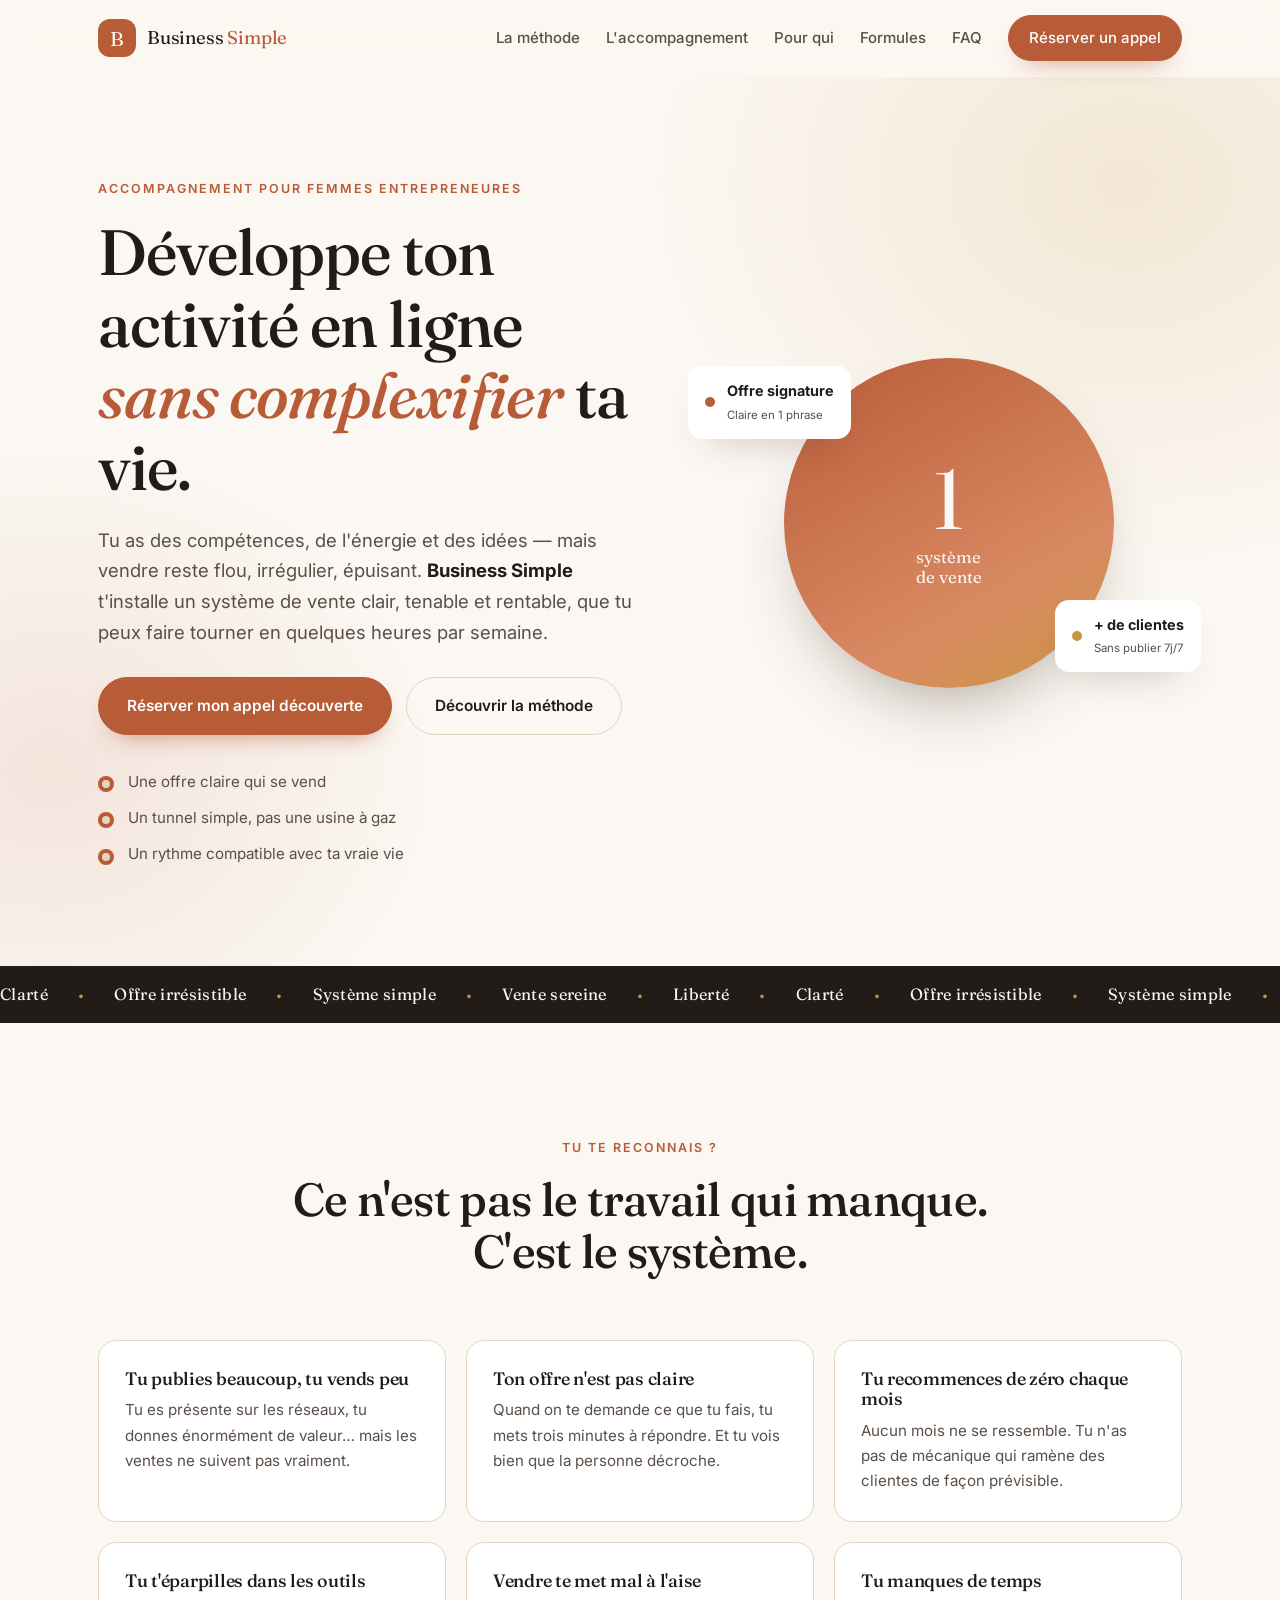
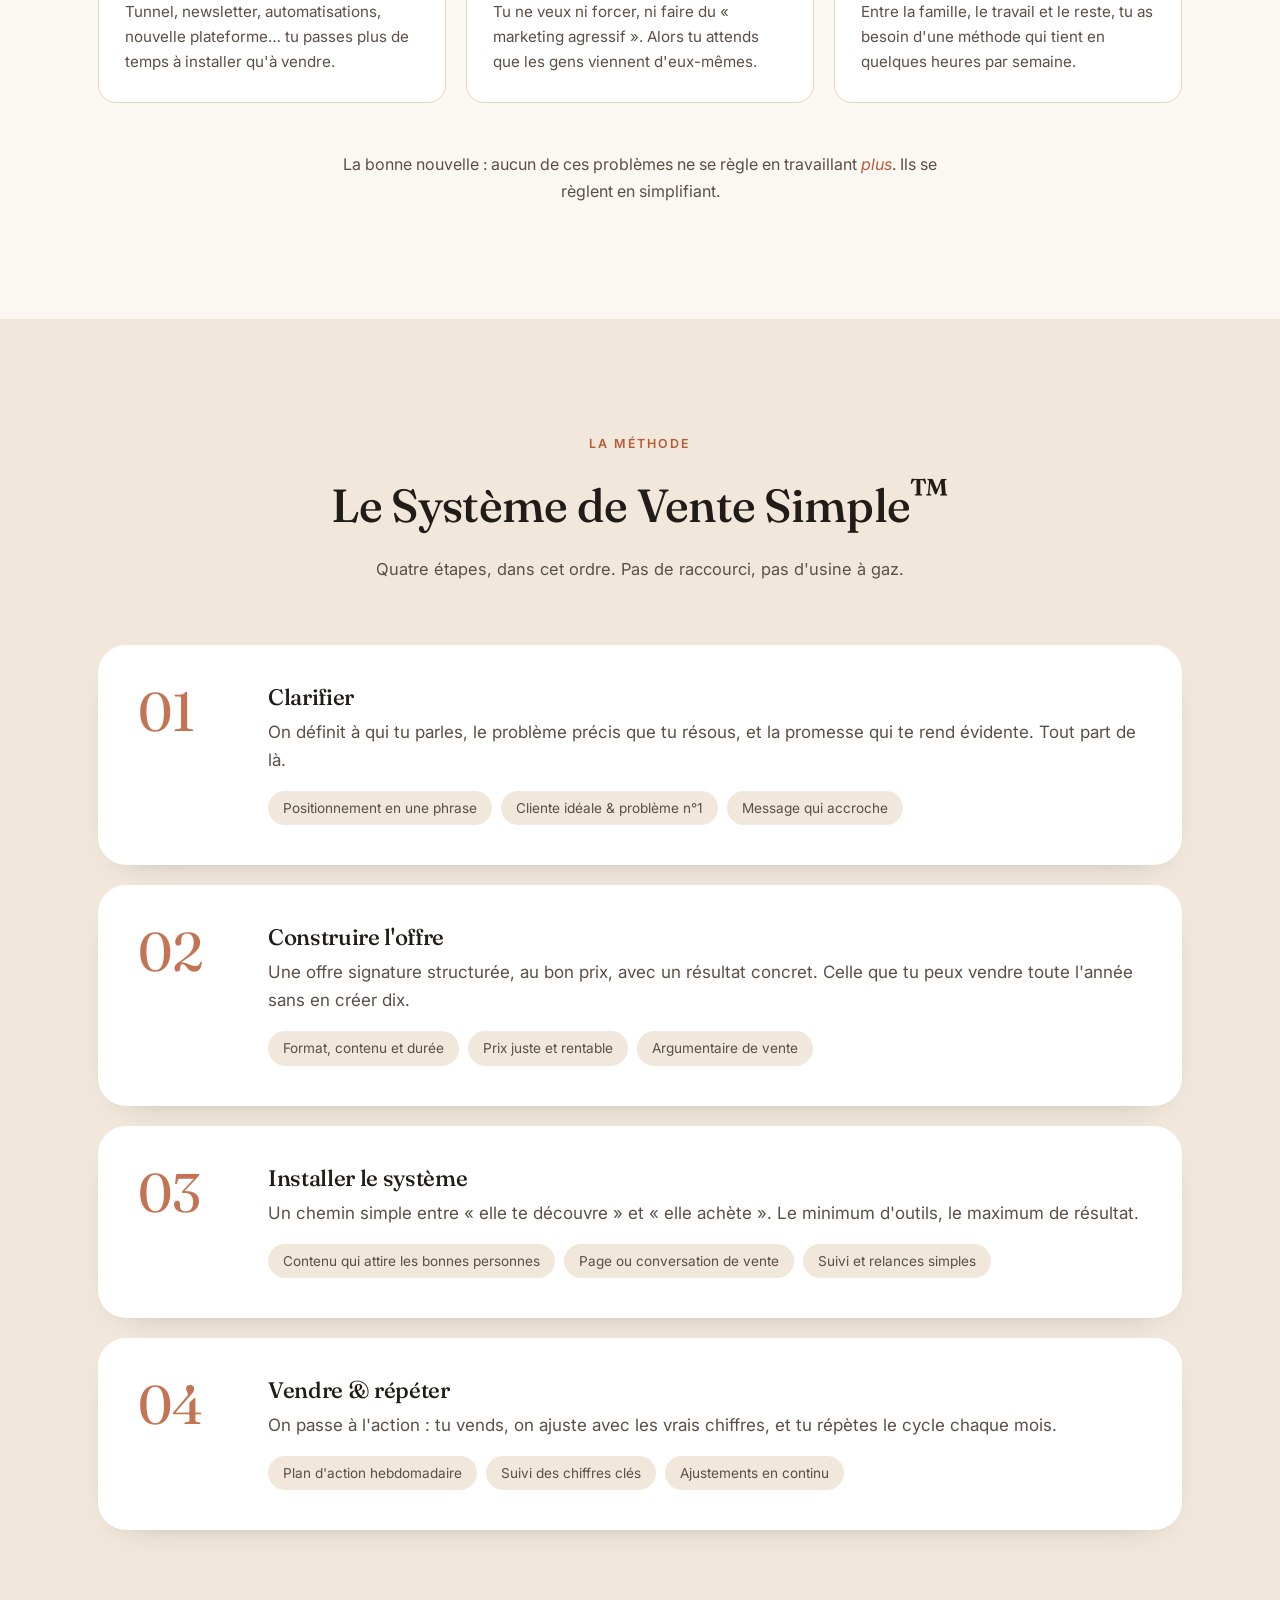
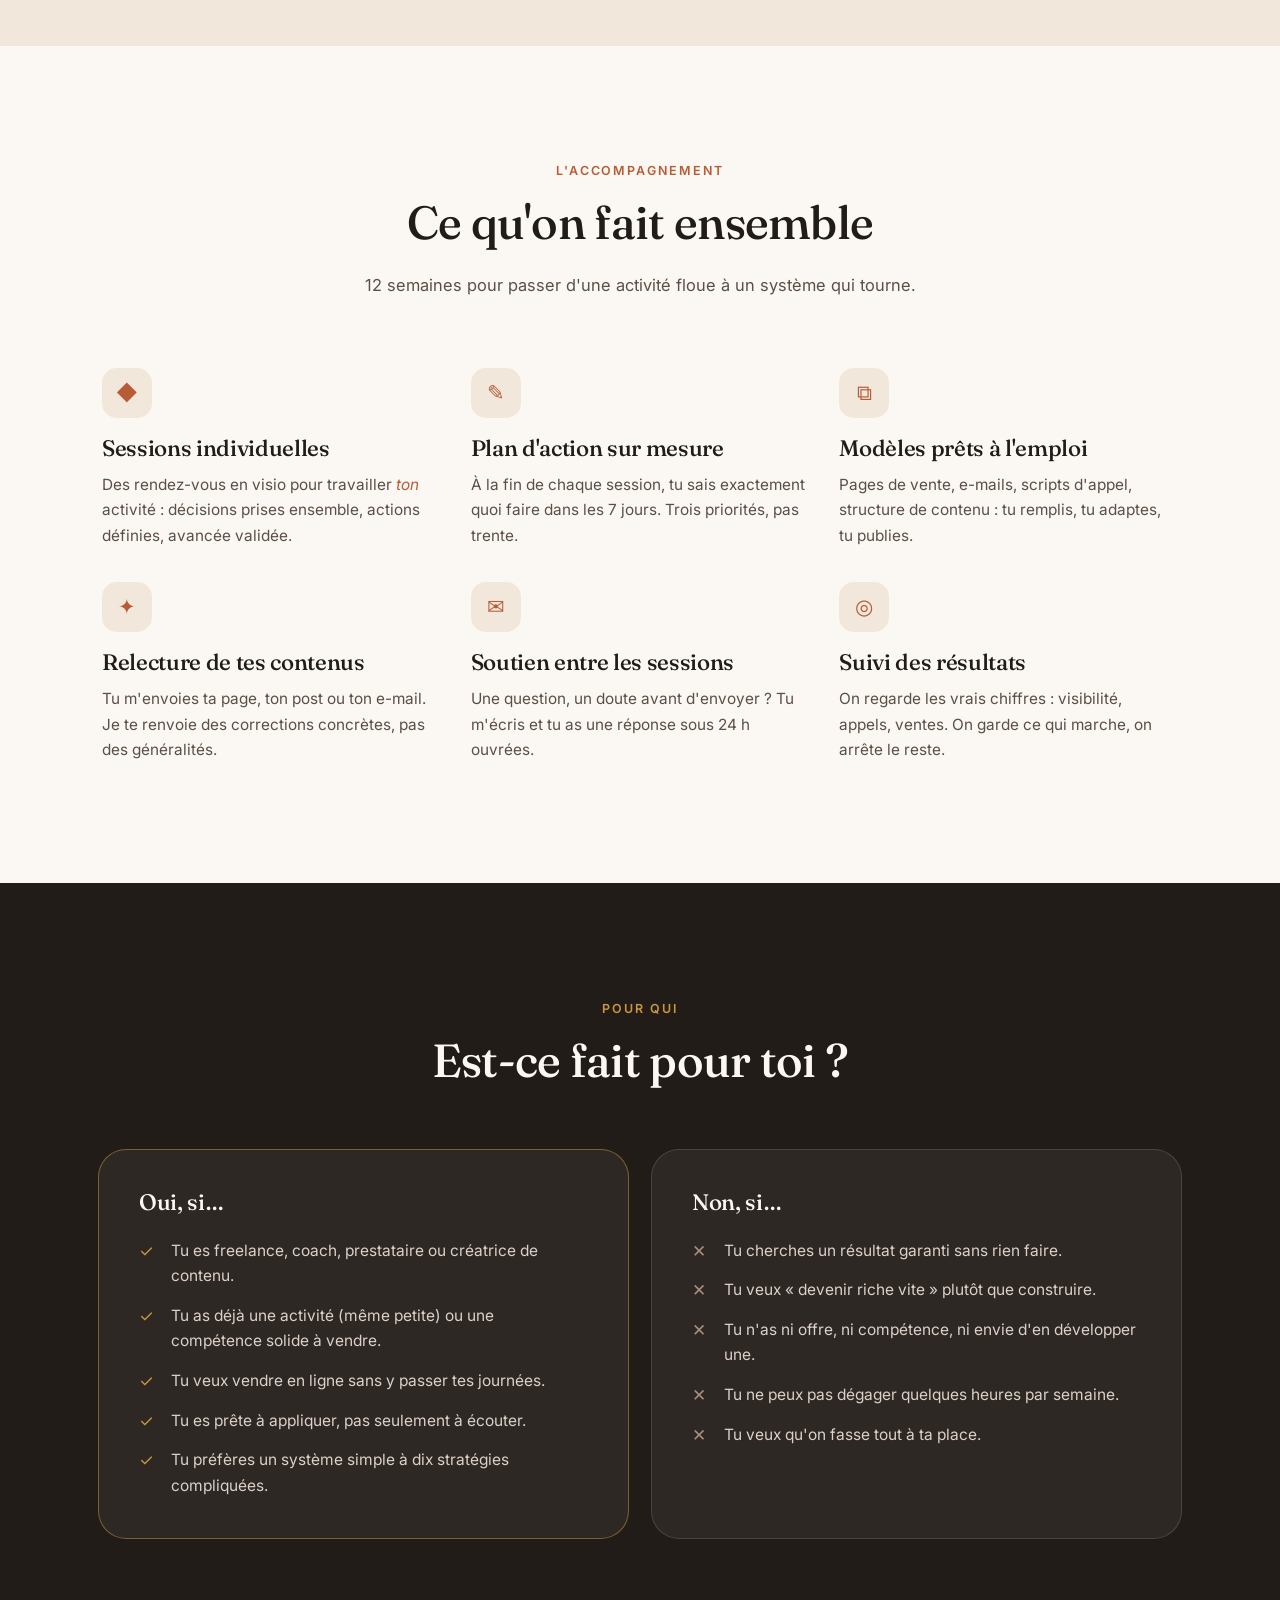
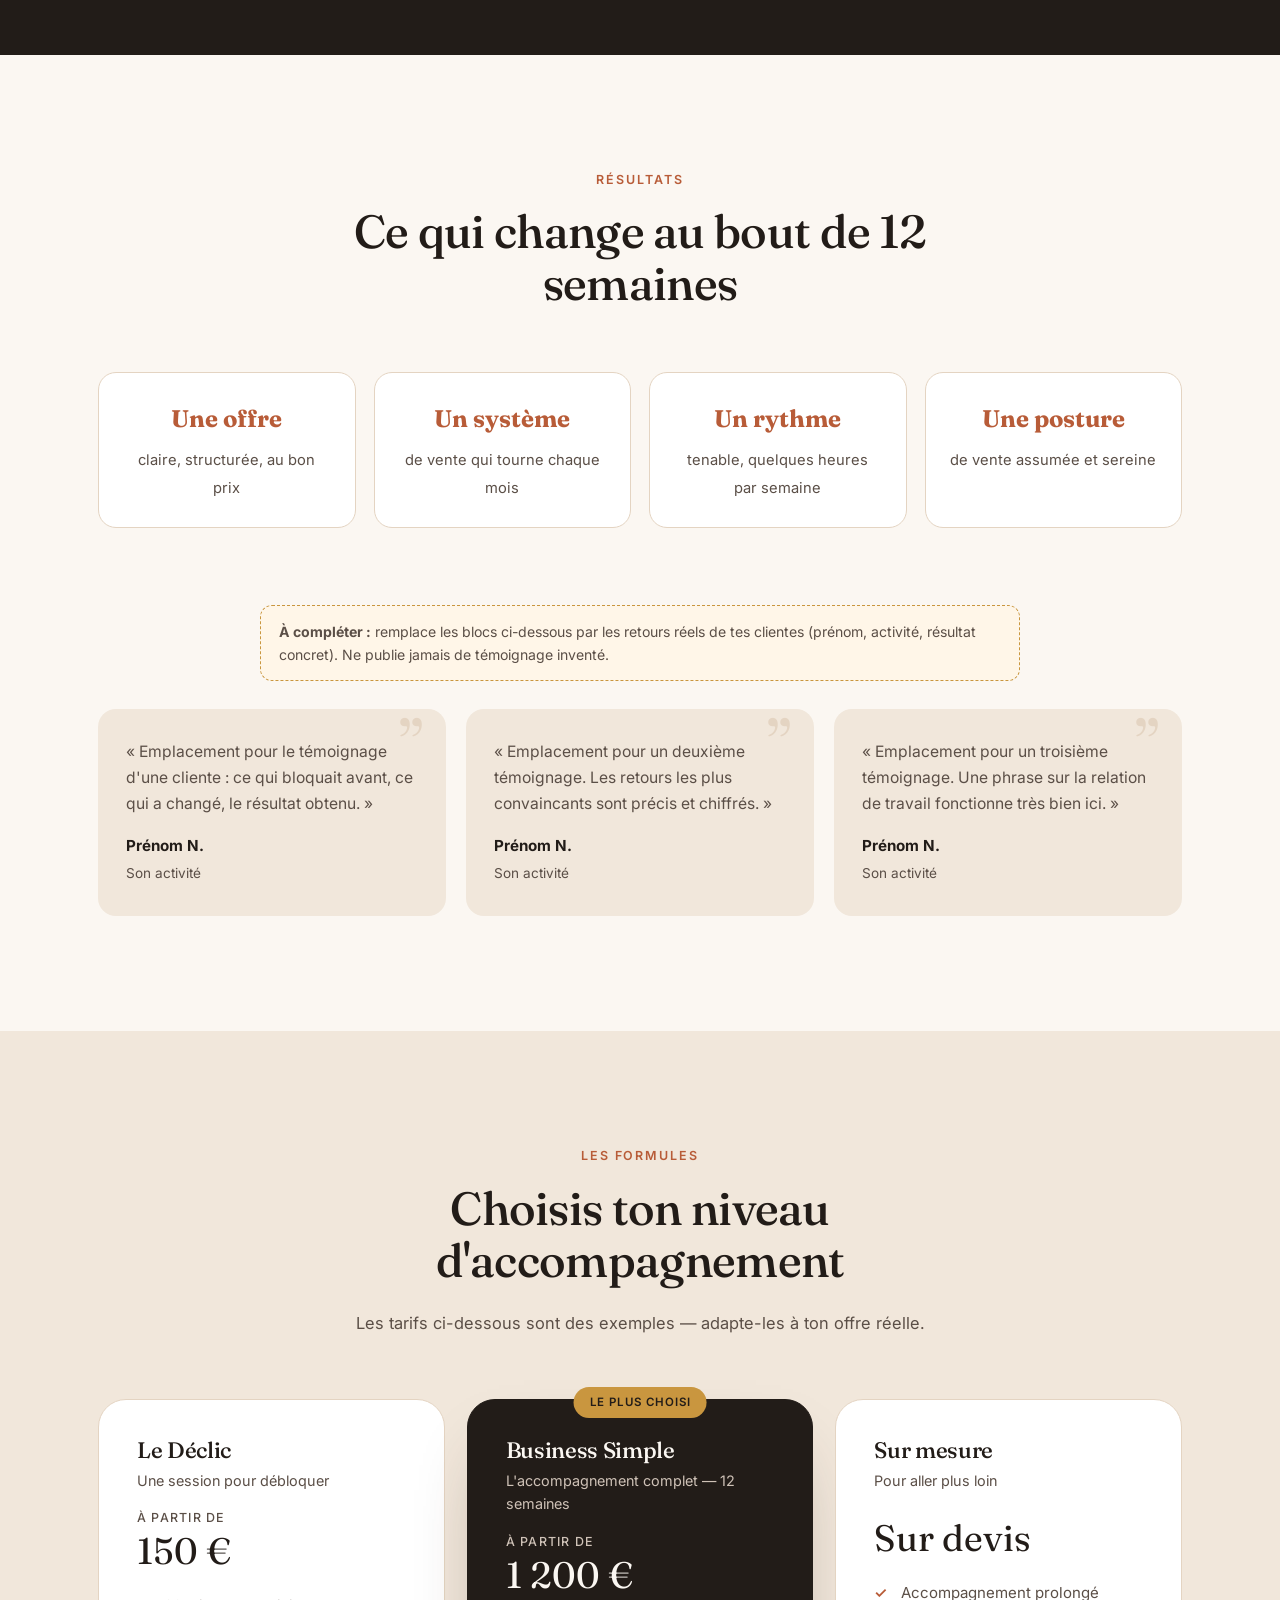
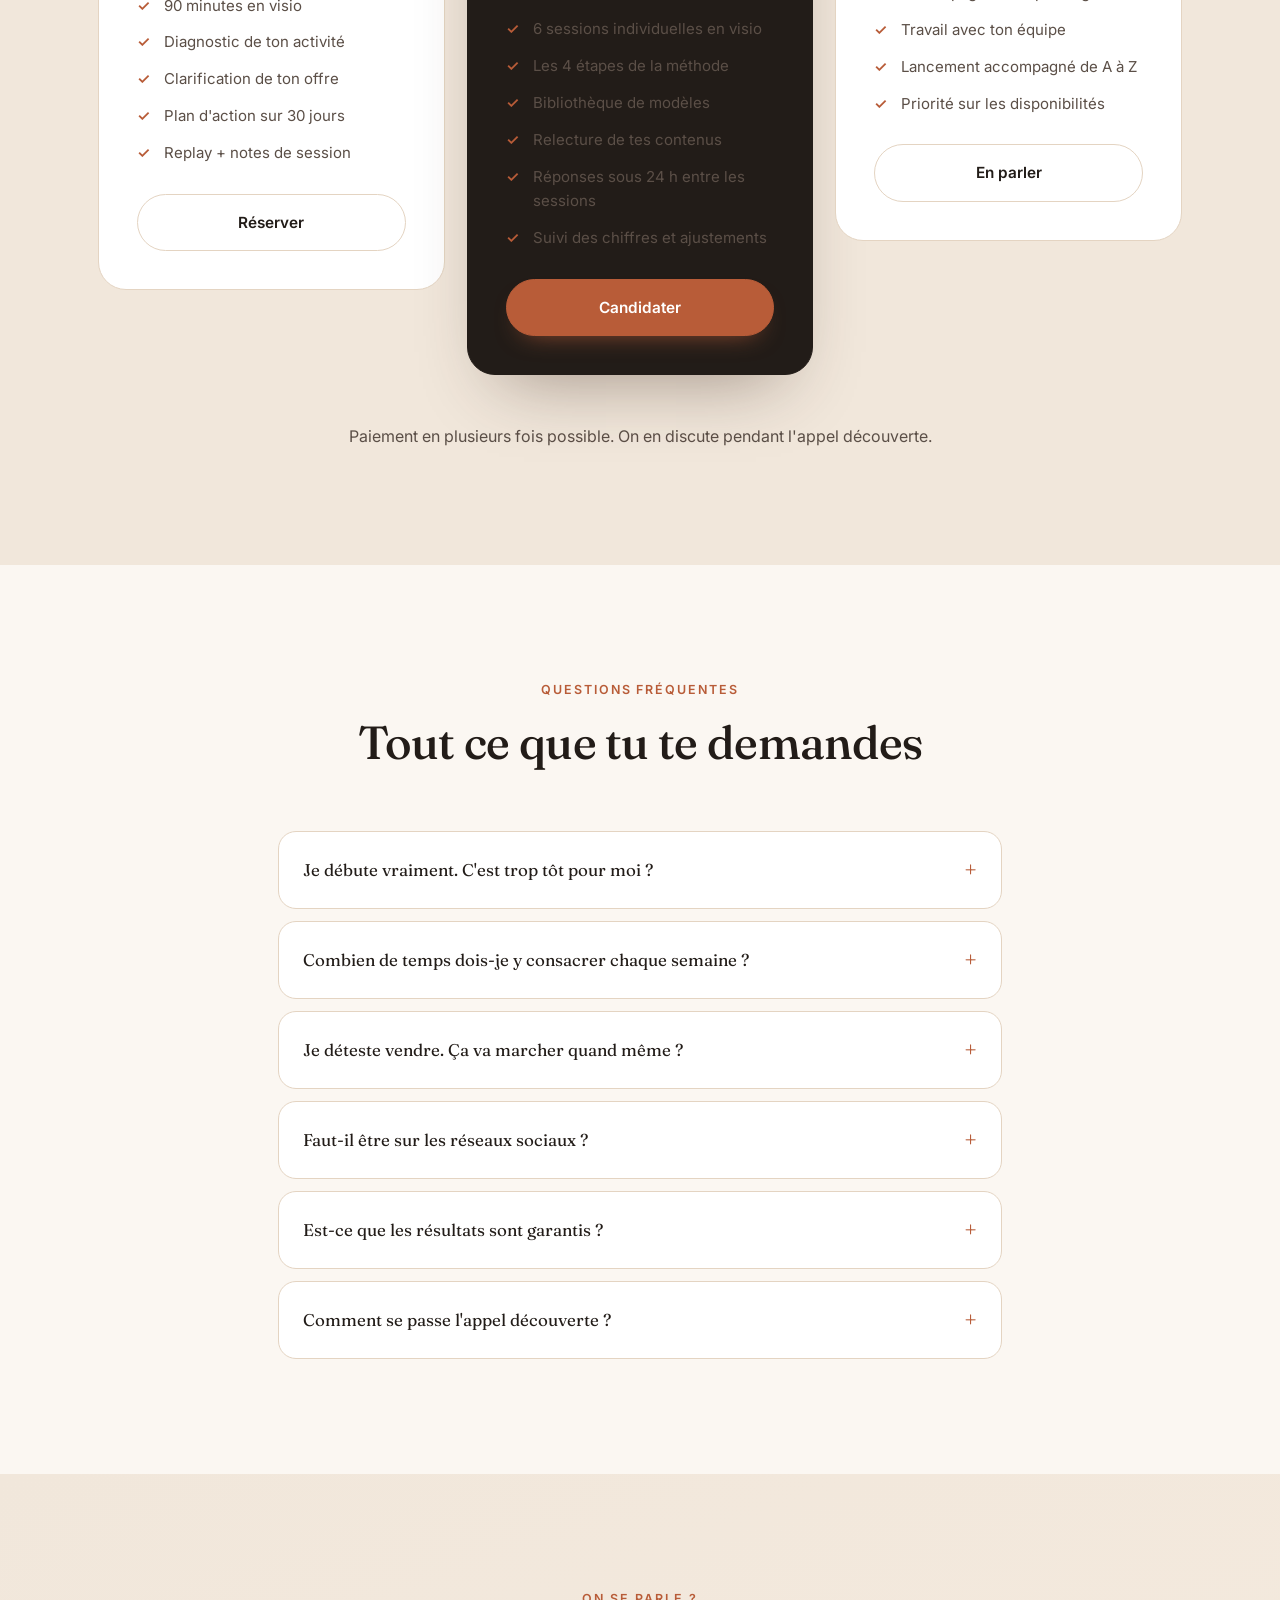
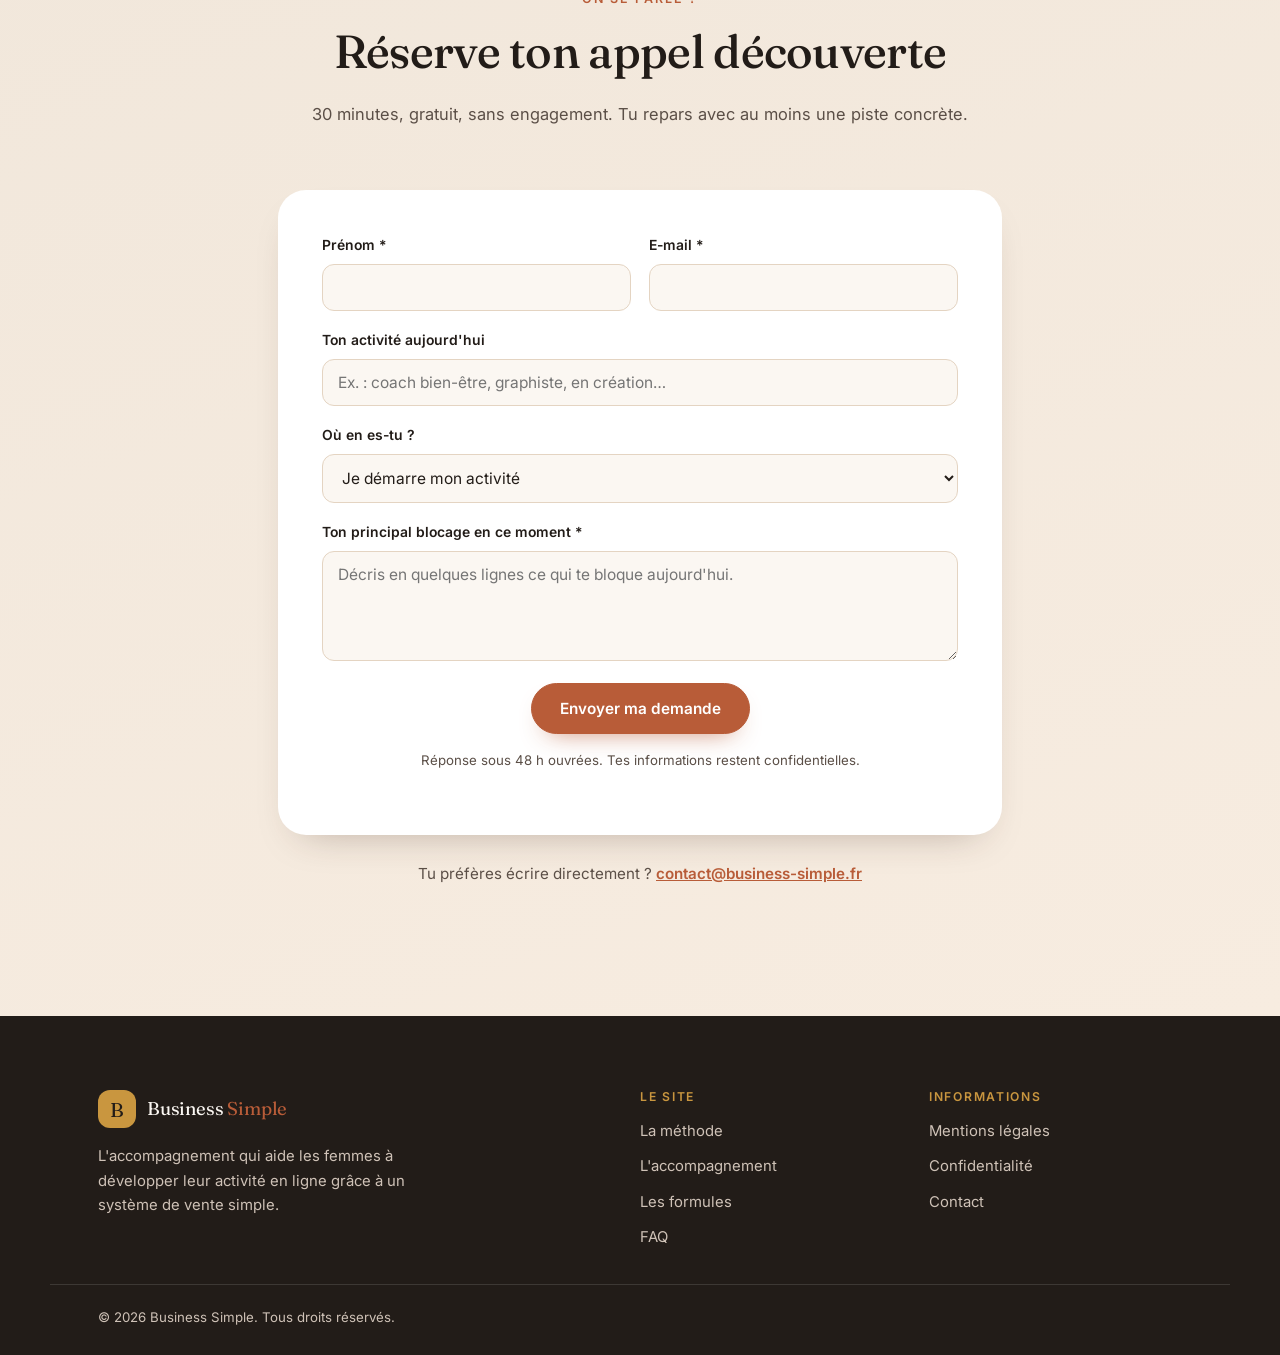
==== index.html @ 19893df8 "Ajoute le site vitrine Business Simple Site statique d'une page presentant l'accompagnement Business" ====
<!DOCTYPE html>
<html lang="fr">
<head>
<meta charset="utf-8">
<meta name="viewport" content="width=device-width, initial-scale=1">
<title>Business Simple — Développe ton activité en ligne avec un système de vente simple</title>
<meta name="description" content="Business Simple accompagne les femmes entrepreneures à structurer une offre claire et un système de vente simple pour vendre en ligne sereinement, sans s'épuiser.">
<meta name="theme-color" content="#B85C38">

<meta property="og:type" content="website">
<meta property="og:title" content="Business Simple — Vendre en ligne, simplement">
<meta property="og:description" content="L'accompagnement qui aide les femmes à développer leur activité en ligne grâce à un système de vente simple.">
<meta property="og:locale" content="fr_FR">

<link rel="icon" href="data:image/svg+xml,<svg xmlns='http://www.w3.org/2000/svg' viewBox='0 0 100 100'><rect width='100' height='100' rx='24' fill='%23B85C38'/><text x='50' y='70' font-size='58' font-family='Georgia,serif' fill='%23FBF7F2' text-anchor='middle'>B</text></svg>">

<link rel="preconnect" href="https://fonts.googleapis.com">
<link rel="preconnect" href="https://fonts.gstatic.com" crossorigin>
<link href="https://fonts.googleapis.com/css2?family=Fraunces:opsz,wght@9..144,400;9..144,500;9..144,600&family=Inter:wght@400;500;600&display=swap" rel="stylesheet">
<link rel="stylesheet" href="css/styles.css">
</head>
<body>

<a class="skip-link" href="#contenu">Aller au contenu</a>

<header class="site-header" id="top">
  <div class="wrap header-inner">
    <a class="logo" href="#top">
      <span class="logo-mark" aria-hidden="true">B</span>
      <span class="logo-text">Business<span> Simple</span></span>
    </a>

    <nav class="nav" id="nav" aria-label="Navigation principale">
      <a href="#methode">La méthode</a>
      <a href="#accompagnement">L'accompagnement</a>
      <a href="#pour-qui">Pour qui</a>
      <a href="#tarifs">Formules</a>
      <a href="#faq">FAQ</a>
      <a class="btn btn-small" href="#contact">Réserver un appel</a>
    </nav>

    <button class="burger" id="burger" aria-label="Ouvrir le menu" aria-expanded="false" aria-controls="nav">
      <span></span><span></span><span></span>
    </button>
  </div>
</header>

<main id="contenu">

  <!-- ================= HERO ================= -->
  <section class="hero">
    <div class="wrap hero-grid">
      <div class="hero-copy reveal">
        <p class="eyebrow">Accompagnement pour femmes entrepreneures</p>
        <h1>Développe ton activité en ligne<br><em>sans complexifier</em> ta vie.</h1>
        <p class="lead">
          Tu as des compétences, de l'énergie et des idées — mais vendre reste flou,
          irrégulier, épuisant. <strong>Business Simple</strong> t'installe un système de vente
          clair, tenable et rentable, que tu peux faire tourner en quelques heures par semaine.
        </p>
        <div class="hero-cta">
          <a class="btn" href="#contact">Réserver mon appel découverte</a>
          <a class="btn btn-ghost" href="#methode">Découvrir la méthode</a>
        </div>
        <ul class="hero-points">
          <li>Une offre claire qui se vend</li>
          <li>Un tunnel simple, pas une usine à gaz</li>
          <li>Un rythme compatible avec ta vraie vie</li>
        </ul>
      </div>

      <div class="hero-visual reveal" aria-hidden="true">
        <div class="card-float card-float--1">
          <span class="dot"></span>
          <div><strong>Offre signature</strong><small>Claire en 1 phrase</small></div>
        </div>
        <div class="hero-circle">
          <div class="hero-circle-inner">
            <span class="big">1</span>
            <span>système<br>de vente</span>
          </div>
        </div>
        <div class="card-float card-float--2">
          <span class="dot dot--gold"></span>
          <div><strong>+ de clientes</strong><small>Sans publier 7j/7</small></div>
        </div>
      </div>
    </div>
  </section>

  <!-- ================= BANDEAU ================= -->
  <div class="marquee" aria-hidden="true">
    <div class="marquee-track">
      <span>Clarté</span><span>•</span><span>Offre irrésistible</span><span>•</span>
      <span>Système simple</span><span>•</span><span>Vente sereine</span><span>•</span>
      <span>Liberté</span><span>•</span>
      <span>Clarté</span><span>•</span><span>Offre irrésistible</span><span>•</span>
      <span>Système simple</span><span>•</span><span>Vente sereine</span><span>•</span>
      <span>Liberté</span><span>•</span>
    </div>
  </div>

  <!-- ================= PROBLEME ================= -->
  <section class="section" id="probleme">
    <div class="wrap">
      <div class="section-head reveal">
        <p class="eyebrow">Tu te reconnais ?</p>
        <h2>Ce n'est pas le travail qui manque.<br>C'est le système.</h2>
      </div>

      <div class="pain-grid">
        <article class="pain reveal">
          <h3>Tu publies beaucoup, tu vends peu</h3>
          <p>Tu es présente sur les réseaux, tu donnes énormément de valeur… mais les ventes ne suivent pas vraiment.</p>
        </article>
        <article class="pain reveal">
          <h3>Ton offre n'est pas claire</h3>
          <p>Quand on te demande ce que tu fais, tu mets trois minutes à répondre. Et tu vois bien que la personne décroche.</p>
        </article>
        <article class="pain reveal">
          <h3>Tu recommences de zéro chaque mois</h3>
          <p>Aucun mois ne se ressemble. Tu n'as pas de mécanique qui ramène des clientes de façon prévisible.</p>
        </article>
        <article class="pain reveal">
          <h3>Tu t'éparpilles dans les outils</h3>
          <p>Tunnel, newsletter, automatisations, nouvelle plateforme… tu passes plus de temps à installer qu'à vendre.</p>
        </article>
        <article class="pain reveal">
          <h3>Vendre te met mal à l'aise</h3>
          <p>Tu ne veux ni forcer, ni faire du « marketing agressif ». Alors tu attends que les gens viennent d'eux-mêmes.</p>
        </article>
        <article class="pain reveal">
          <h3>Tu manques de temps</h3>
          <p>Entre la famille, le travail et le reste, tu as besoin d'une méthode qui tient en quelques heures par semaine.</p>
        </article>
      </div>

      <p class="section-note reveal">
        La bonne nouvelle&nbsp;: aucun de ces problèmes ne se règle en travaillant <em>plus</em>.
        Ils se règlent en simplifiant.
      </p>
    </div>
  </section>

  <!-- ================= METHODE ================= -->
  <section class="section section--sand" id="methode">
    <div class="wrap">
      <div class="section-head reveal">
        <p class="eyebrow">La méthode</p>
        <h2>Le Système de Vente Simple<sup>™</sup></h2>
        <p class="section-sub">Quatre étapes, dans cet ordre. Pas de raccourci, pas d'usine à gaz.</p>
      </div>

      <ol class="steps">
        <li class="step reveal">
          <span class="step-num">01</span>
          <div>
            <h3>Clarifier</h3>
            <p>On définit à qui tu parles, le problème précis que tu résous, et la promesse qui te rend évidente. Tout part de là.</p>
            <ul>
              <li>Positionnement en une phrase</li>
              <li>Cliente idéale &amp; problème n°1</li>
              <li>Message qui accroche</li>
            </ul>
          </div>
        </li>
        <li class="step reveal">
          <span class="step-num">02</span>
          <div>
            <h3>Construire l'offre</h3>
            <p>Une offre signature structurée, au bon prix, avec un résultat concret. Celle que tu peux vendre toute l'année sans en créer dix.</p>
            <ul>
              <li>Format, contenu et durée</li>
              <li>Prix juste et rentable</li>
              <li>Argumentaire de vente</li>
            </ul>
          </div>
        </li>
        <li class="step reveal">
          <span class="step-num">03</span>
          <div>
            <h3>Installer le système</h3>
            <p>Un chemin simple entre « elle te découvre » et « elle achète ». Le minimum d'outils, le maximum de résultat.</p>
            <ul>
              <li>Contenu qui attire les bonnes personnes</li>
              <li>Page ou conversation de vente</li>
              <li>Suivi et relances simples</li>
            </ul>
          </div>
        </li>
        <li class="step reveal">
          <span class="step-num">04</span>
          <div>
            <h3>Vendre &amp; répéter</h3>
            <p>On passe à l'action : tu vends, on ajuste avec les vrais chiffres, et tu répètes le cycle chaque mois.</p>
            <ul>
              <li>Plan d'action hebdomadaire</li>
              <li>Suivi des chiffres clés</li>
              <li>Ajustements en continu</li>
            </ul>
          </div>
        </li>
      </ol>
    </div>
  </section>

  <!-- ================= ACCOMPAGNEMENT ================= -->
  <section class="section" id="accompagnement">
    <div class="wrap">
      <div class="section-head reveal">
        <p class="eyebrow">L'accompagnement</p>
        <h2>Ce qu'on fait ensemble</h2>
        <p class="section-sub">12 semaines pour passer d'une activité floue à un système qui tourne.</p>
      </div>

      <div class="features">
        <article class="feature reveal">
          <div class="icon" aria-hidden="true">◆</div>
          <h3>Sessions individuelles</h3>
          <p>Des rendez-vous en visio pour travailler <em>ton</em> activité : décisions prises ensemble, actions définies, avancée validée.</p>
        </article>
        <article class="feature reveal">
          <div class="icon" aria-hidden="true">✎</div>
          <h3>Plan d'action sur mesure</h3>
          <p>À la fin de chaque session, tu sais exactement quoi faire dans les 7 jours. Trois priorités, pas trente.</p>
        </article>
        <article class="feature reveal">
          <div class="icon" aria-hidden="true">⧉</div>
          <h3>Modèles prêts à l'emploi</h3>
          <p>Pages de vente, e-mails, scripts d'appel, structure de contenu : tu remplis, tu adaptes, tu publies.</p>
        </article>
        <article class="feature reveal">
          <div class="icon" aria-hidden="true">✦</div>
          <h3>Relecture de tes contenus</h3>
          <p>Tu m'envoies ta page, ton post ou ton e-mail. Je te renvoie des corrections concrètes, pas des généralités.</p>
        </article>
        <article class="feature reveal">
          <div class="icon" aria-hidden="true">✉</div>
          <h3>Soutien entre les sessions</h3>
          <p>Une question, un doute avant d'envoyer&nbsp;? Tu m'écris et tu as une réponse sous 24&nbsp;h ouvrées.</p>
        </article>
        <article class="feature reveal">
          <div class="icon" aria-hidden="true">◎</div>
          <h3>Suivi des résultats</h3>
          <p>On regarde les vrais chiffres : visibilité, appels, ventes. On garde ce qui marche, on arrête le reste.</p>
        </article>
      </div>
    </div>
  </section>

  <!-- ================= POUR QUI ================= -->
  <section class="section section--dark" id="pour-qui">
    <div class="wrap">
      <div class="section-head reveal">
        <p class="eyebrow">Pour qui</p>
        <h2>Est-ce fait pour toi&nbsp;?</h2>
      </div>

      <div class="fit-grid">
        <div class="fit fit--yes reveal">
          <h3>Oui, si…</h3>
          <ul>
            <li>Tu es freelance, coach, prestataire ou créatrice de contenu.</li>
            <li>Tu as déjà une activité (même petite) ou une compétence solide à vendre.</li>
            <li>Tu veux vendre en ligne sans y passer tes journées.</li>
            <li>Tu es prête à appliquer, pas seulement à écouter.</li>
            <li>Tu préfères un système simple à dix stratégies compliquées.</li>
          </ul>
        </div>
        <div class="fit fit--no reveal">
          <h3>Non, si…</h3>
          <ul>
            <li>Tu cherches un résultat garanti sans rien faire.</li>
            <li>Tu veux « devenir riche vite » plutôt que construire.</li>
            <li>Tu n'as ni offre, ni compétence, ni envie d'en développer une.</li>
            <li>Tu ne peux pas dégager quelques heures par semaine.</li>
            <li>Tu veux qu'on fasse tout à ta place.</li>
          </ul>
        </div>
      </div>
    </div>
  </section>

  <!-- ================= RESULTATS ================= -->
  <section class="section" id="resultats">
    <div class="wrap">
      <div class="section-head reveal">
        <p class="eyebrow">Résultats</p>
        <h2>Ce qui change au bout de 12 semaines</h2>
      </div>

      <div class="results">
        <div class="result reveal"><strong>Une offre</strong><span>claire, structurée, au bon prix</span></div>
        <div class="result reveal"><strong>Un système</strong><span>de vente qui tourne chaque mois</span></div>
        <div class="result reveal"><strong>Un rythme</strong><span>tenable, quelques heures par semaine</span></div>
        <div class="result reveal"><strong>Une posture</strong><span>de vente assumée et sereine</span></div>
      </div>

      <!-- TÉMOIGNAGES : à remplacer par de vrais retours de clientes avant mise en ligne -->
      <div class="testimonials" id="temoignages">
        <p class="testimonial-note reveal">
          <strong>À compléter&nbsp;:</strong> remplace les blocs ci-dessous par les retours réels de tes clientes
          (prénom, activité, résultat concret). Ne publie jamais de témoignage inventé.
        </p>
        <div class="testi-grid">
          <blockquote class="testi reveal">
            <p>« Emplacement pour le témoignage d'une cliente : ce qui bloquait avant, ce qui a changé, le résultat obtenu. »</p>
            <footer><strong>Prénom N.</strong><span>Son activité</span></footer>
          </blockquote>
          <blockquote class="testi reveal">
            <p>« Emplacement pour un deuxième témoignage. Les retours les plus convaincants sont précis et chiffrés. »</p>
            <footer><strong>Prénom N.</strong><span>Son activité</span></footer>
          </blockquote>
          <blockquote class="testi reveal">
            <p>« Emplacement pour un troisième témoignage. Une phrase sur la relation de travail fonctionne très bien ici. »</p>
            <footer><strong>Prénom N.</strong><span>Son activité</span></footer>
          </blockquote>
        </div>
      </div>
    </div>
  </section>

  <!-- ================= TARIFS ================= -->
  <section class="section section--sand" id="tarifs">
    <div class="wrap">
      <div class="section-head reveal">
        <p class="eyebrow">Les formules</p>
        <h2>Choisis ton niveau d'accompagnement</h2>
        <p class="section-sub">Les tarifs ci-dessous sont des exemples — adapte-les à ton offre réelle.</p>
      </div>

      <div class="plans">
        <article class="plan reveal">
          <h3>Le Déclic</h3>
          <p class="plan-tag">Une session pour débloquer</p>
          <p class="price"><span>À partir de</span>150&nbsp;€</p>
          <ul>
            <li>90 minutes en visio</li>
            <li>Diagnostic de ton activité</li>
            <li>Clarification de ton offre</li>
            <li>Plan d'action sur 30 jours</li>
            <li>Replay + notes de session</li>
          </ul>
          <a class="btn btn-ghost" href="#contact">Réserver</a>
        </article>

        <article class="plan plan--featured reveal">
          <span class="badge">Le plus choisi</span>
          <h3>Business Simple</h3>
          <p class="plan-tag">L'accompagnement complet — 12 semaines</p>
          <p class="price"><span>À partir de</span>1&nbsp;200&nbsp;€</p>
          <ul>
            <li>6 sessions individuelles en visio</li>
            <li>Les 4 étapes de la méthode</li>
            <li>Bibliothèque de modèles</li>
            <li>Relecture de tes contenus</li>
            <li>Réponses sous 24&nbsp;h entre les sessions</li>
            <li>Suivi des chiffres et ajustements</li>
          </ul>
          <a class="btn" href="#contact">Candidater</a>
        </article>

        <article class="plan reveal">
          <h3>Sur mesure</h3>
          <p class="plan-tag">Pour aller plus loin</p>
          <p class="price"><span></span>Sur devis</p>
          <ul>
            <li>Accompagnement prolongé</li>
            <li>Travail avec ton équipe</li>
            <li>Lancement accompagné de A à Z</li>
            <li>Priorité sur les disponibilités</li>
          </ul>
          <a class="btn btn-ghost" href="#contact">En parler</a>
        </article>
      </div>

      <p class="section-note reveal">Paiement en plusieurs fois possible. On en discute pendant l'appel découverte.</p>
    </div>
  </section>

  <!-- ================= FAQ ================= -->
  <section class="section" id="faq">
    <div class="wrap wrap--narrow">
      <div class="section-head reveal">
        <p class="eyebrow">Questions fréquentes</p>
        <h2>Tout ce que tu te demandes</h2>
      </div>

      <div class="faq-list">
        <details class="faq reveal">
          <summary>Je débute vraiment. C'est trop tôt pour moi&nbsp;?</summary>
          <p>Non, à une condition : avoir une compétence ou un savoir-faire à vendre. Si c'est le cas, commencer avec un système simple t'évite des mois d'errance. Si tu n'as encore aucune idée d'activité, ce n'est pas le bon moment.</p>
        </details>
        <details class="faq reveal">
          <summary>Combien de temps dois-je y consacrer chaque semaine&nbsp;?</summary>
          <p>Compte 3 à 5 heures par semaine : la session, puis les actions. Toute la méthode est pensée pour des femmes qui n'ont pas des journées entières à y consacrer.</p>
        </details>
        <details class="faq reveal">
          <summary>Je déteste vendre. Ça va marcher quand même&nbsp;?</summary>
          <p>C'est justement le point de départ. On construit une manière de vendre qui te ressemble : claire, honnête, sans pression. La plupart du temps, ce qui bloque n'est pas la vente mais le manque de clarté.</p>
        </details>
        <details class="faq reveal">
          <summary>Faut-il être sur les réseaux sociaux&nbsp;?</summary>
          <p>Il faut être visible quelque part, mais pas partout. On choisit ensemble un canal principal — celui où se trouvent tes clientes et où tu tiens sur la durée.</p>
        </details>
        <details class="faq reveal">
          <summary>Est-ce que les résultats sont garantis&nbsp;?</summary>
          <p>Non, et méfie-toi de quiconque le promet. Ce qui est garanti : une offre claire, un système installé et un plan d'action précis. Les résultats dépendent aussi de ton marché et de ton implication.</p>
        </details>
        <details class="faq reveal">
          <summary>Comment se passe l'appel découverte&nbsp;?</summary>
          <p>30 minutes en visio, gratuit et sans engagement. On fait le point sur ta situation, je te dis honnêtement si je peux t'aider — et si ce n'est pas le cas, je te réoriente.</p>
        </details>
      </div>
    </div>
  </section>

  <!-- ================= CONTACT ================= -->
  <section class="section section--cta" id="contact">
    <div class="wrap wrap--narrow">
      <div class="section-head reveal">
        <p class="eyebrow">On se parle&nbsp;?</p>
        <h2>Réserve ton appel découverte</h2>
        <p class="section-sub">30 minutes, gratuit, sans engagement. Tu repars avec au moins une piste concrète.</p>
      </div>

      <form class="form reveal" id="contact-form" novalidate>
        <div class="field">
          <label for="prenom">Prénom *</label>
          <input type="text" id="prenom" name="prenom" required autocomplete="given-name">
        </div>
        <div class="field">
          <label for="email">E-mail *</label>
          <input type="email" id="email" name="email" required autocomplete="email">
        </div>
        <div class="field field--full">
          <label for="activite">Ton activité aujourd'hui</label>
          <input type="text" id="activite" name="activite" placeholder="Ex. : coach bien-être, graphiste, en création…">
        </div>
        <div class="field field--full">
          <label for="etape">Où en es-tu&nbsp;?</label>
          <select id="etape" name="etape">
            <option value="Je démarre mon activité">Je démarre mon activité</option>
            <option value="J'ai quelques clientes, mais rien de régulier">J'ai quelques clientes, mais rien de régulier</option>
            <option value="J'ai un chiffre d'affaires régulier, je veux structurer">J'ai un chiffre d'affaires régulier, je veux structurer</option>
            <option value="Je ne sais pas encore">Je ne sais pas encore</option>
          </select>
        </div>
        <div class="field field--full">
          <label for="message">Ton principal blocage en ce moment *</label>
          <textarea id="message" name="message" rows="4" required placeholder="Décris en quelques lignes ce qui te bloque aujourd'hui."></textarea>
        </div>
        <div class="field field--full form-actions">
          <button class="btn" type="submit">Envoyer ma demande</button>
          <p class="form-help">Réponse sous 48&nbsp;h ouvrées. Tes informations restent confidentielles.</p>
        </div>
        <p class="form-status" id="form-status" role="status" aria-live="polite"></p>
      </form>

      <p class="contact-alt reveal">
        Tu préfères écrire directement&nbsp;?
        <a href="mailto:contact@business-simple.fr">contact@business-simple.fr</a>
      </p>
    </div>
  </section>

</main>

<footer class="site-footer">
  <div class="wrap footer-inner">
    <div class="footer-brand">
      <a class="logo" href="#top">
        <span class="logo-mark" aria-hidden="true">B</span>
        <span class="logo-text">Business<span> Simple</span></span>
      </a>
      <p>L'accompagnement qui aide les femmes à développer leur activité en ligne grâce à un système de vente simple.</p>
    </div>
    <nav class="footer-nav" aria-label="Navigation de pied de page">
      <h4>Le site</h4>
      <a href="#methode">La méthode</a>
      <a href="#accompagnement">L'accompagnement</a>
      <a href="#tarifs">Les formules</a>
      <a href="#faq">FAQ</a>
    </nav>
    <nav class="footer-nav" aria-label="Informations légales">
      <h4>Informations</h4>
      <a href="mentions-legales.html">Mentions légales</a>
      <a href="mentions-legales.html#confidentialite">Confidentialité</a>
      <a href="#contact">Contact</a>
    </nav>
  </div>
  <div class="wrap footer-bottom">
    <p>&copy; <span id="year">2026</span> Business Simple. Tous droits réservés.</p>
  </div>
</footer>

<script src="js/main.js"></script>
</body>
</html>
---- css/styles.css ----
/* ============================================================
   Business Simple — feuille de style principale
   Palette : crème, terracotta, sable, encre
   ============================================================ */

:root{
  --ink:        #221C18;
  --ink-soft:   #5B4F47;
  --cream:      #FBF7F2;
  --sand:       #F1E7DB;
  --sand-deep:  #E4D4C2;
  --terra:      #B85C38;
  --terra-dark: #96462A;
  --gold:       #C9963F;
  --white:      #FFFFFF;

  --radius:     18px;
  --radius-lg:  28px;
  --shadow:     0 18px 40px -24px rgba(60, 38, 26, .38);
  --shadow-lg:  0 34px 70px -32px rgba(60, 38, 26, .45);

  --serif: "Fraunces", Georgia, "Times New Roman", serif;
  --sans:  "Inter", -apple-system, BlinkMacSystemFont, "Segoe UI", Roboto, sans-serif;

  --gutter: clamp(20px, 5vw, 48px);
  --section-y: clamp(64px, 9vw, 130px);
}

*,*::before,*::after{ box-sizing:border-box; }

html{ scroll-behavior:smooth; scroll-padding-top:86px; }

body{
  margin:0;
  background:var(--cream);
  color:var(--ink);
  font-family:var(--sans);
  font-size:17px;
  line-height:1.65;
  -webkit-font-smoothing:antialiased;
  overflow-x:hidden;
}

h1,h2,h3,h4{
  font-family:var(--serif);
  font-weight:500;
  line-height:1.12;
  margin:0 0 .5em;
  letter-spacing:-.015em;
}
h1{ font-size:clamp(2.2rem, 5.6vw, 4rem); }
h2{ font-size:clamp(1.85rem, 4vw, 2.9rem); }
h3{ font-size:clamp(1.15rem, 2vw, 1.4rem); }
p{ margin:0 0 1em; }
em{ font-style:italic; color:var(--terra); }
a{ color:inherit; }

img{ max-width:100%; display:block; }

.wrap{
  width:100%;
  max-width:1180px;
  margin-inline:auto;
  padding-inline:var(--gutter);
}
.wrap--narrow{ max-width:820px; }

.skip-link{
  position:absolute; left:-9999px; top:0;
  background:var(--ink); color:var(--cream);
  padding:12px 18px; z-index:999; border-radius:0 0 10px 0;
}
.skip-link:focus{ left:0; }

:focus-visible{
  outline:2px solid var(--terra);
  outline-offset:3px;
  border-radius:4px;
}

/* ---------------- Boutons ---------------- */
.btn{
  display:inline-flex; align-items:center; justify-content:center; gap:.5em;
  background:var(--terra); color:var(--white);
  font-family:var(--sans); font-weight:600; font-size:.96rem;
  padding:15px 28px; border:1.5px solid var(--terra); border-radius:100px;
  text-decoration:none; cursor:pointer;
  transition:transform .18s ease, background .18s ease, box-shadow .18s ease;
  box-shadow:0 12px 26px -16px rgba(184,92,56,.9);
}
.btn:hover{ background:var(--terra-dark); border-color:var(--terra-dark); transform:translateY(-2px); }
.btn:active{ transform:translateY(0); }

.btn-ghost{
  background:transparent; color:var(--ink);
  border-color:var(--sand-deep); box-shadow:none;
}
.btn-ghost:hover{ background:var(--sand); border-color:var(--ink); color:var(--ink); }

.btn-small{ padding:10px 20px; font-size:.88rem; }

/* ---------------- En-tête ---------------- */
.site-header{
  position:sticky; top:0; z-index:100;
  background:rgba(251,247,242,.86);
  backdrop-filter:blur(12px);
  border-bottom:1px solid transparent;
  transition:border-color .25s ease, box-shadow .25s ease;
}
.site-header.is-stuck{
  border-bottom-color:var(--sand-deep);
  box-shadow:0 10px 30px -26px rgba(60,38,26,.6);
}
.header-inner{
  display:flex; align-items:center; justify-content:space-between;
  gap:20px; min-height:76px;
}

.logo{ display:inline-flex; align-items:center; gap:11px; text-decoration:none; }
.logo-mark{
  width:38px; height:38px; flex:none;
  display:grid; place-items:center;
  background:var(--terra); color:var(--cream);
  font-family:var(--serif); font-size:1.25rem;
  border-radius:12px;
}
.logo-text{
  font-family:var(--serif); font-size:1.16rem; letter-spacing:-.01em; line-height:1;
}
.logo-text span{ color:var(--terra); }

.nav{ display:flex; align-items:center; gap:26px; }
.nav a{
  text-decoration:none; font-size:.94rem; font-weight:500; color:var(--ink-soft);
  transition:color .18s ease;
}
.nav a:hover{ color:var(--terra); }
.nav a.btn{ color:var(--white); }
.nav a.btn:hover{ color:var(--white); }

.burger{
  display:none; width:44px; height:44px;
  background:none; border:0; cursor:pointer; padding:10px;
  flex-direction:column; justify-content:space-between;
}
.burger span{
  display:block; height:2px; width:100%; background:var(--ink); border-radius:2px;
  transition:transform .25s ease, opacity .2s ease;
}
.burger[aria-expanded="true"] span:nth-child(1){ transform:translateY(10px) rotate(45deg); }
.burger[aria-expanded="true"] span:nth-child(2){ opacity:0; }
.burger[aria-expanded="true"] span:nth-child(3){ transform:translateY(-10px) rotate(-45deg); }

/* ---------------- Hero ---------------- */
.hero{
  padding-block:clamp(52px, 8vw, 108px) clamp(56px, 8vw, 100px);
  background:
    radial-gradient(60% 70% at 88% 12%, rgba(201,150,63,.16), transparent 62%),
    radial-gradient(50% 60% at 4% 78%, rgba(184,92,56,.12), transparent 60%);
}
.hero-grid{
  display:grid; grid-template-columns:1.08fr .92fr;
  gap:clamp(34px, 6vw, 70px); align-items:center;
}
.eyebrow{
  font-size:.78rem; font-weight:600; letter-spacing:.16em; text-transform:uppercase;
  color:var(--terra); margin:0 0 16px;
}
.hero h1{ margin-bottom:22px; }
.lead{ font-size:clamp(1.02rem, 1.5vw, 1.16rem); color:var(--ink-soft); max-width:56ch; }
.lead strong{ color:var(--ink); }

.hero-cta{ display:flex; flex-wrap:wrap; gap:14px; margin:30px 0 34px; }

.hero-points{ list-style:none; margin:0; padding:0; display:grid; gap:11px; }
.hero-points li{
  position:relative; padding-left:30px; font-size:.95rem; color:var(--ink-soft);
}
.hero-points li::before{
  content:""; position:absolute; left:0; top:.52em;
  width:16px; height:16px; border-radius:50%;
  background:var(--sand-deep);
  box-shadow:inset 0 0 0 4px var(--terra);
}

/* visuel hero */
.hero-visual{ position:relative; display:grid; place-items:center; min-height:340px; }
.hero-circle{
  width:min(330px, 74vw); aspect-ratio:1;
  border-radius:50%;
  background:linear-gradient(150deg, var(--terra), #D98A63 70%, var(--gold));
  display:grid; place-items:center;
  box-shadow:var(--shadow-lg);
  animation:float 7s ease-in-out infinite;
}
.hero-circle-inner{
  text-align:center; color:var(--cream);
  font-family:var(--serif); line-height:1.2; font-size:1.05rem;
}
.hero-circle-inner .big{ display:block; font-size:5.2rem; line-height:1; margin-bottom:6px; }

.card-float{
  position:absolute; z-index:2;
  display:flex; align-items:center; gap:12px;
  background:var(--white); border-radius:14px;
  padding:13px 17px; box-shadow:var(--shadow);
  font-size:.86rem;
  animation:float 6s ease-in-out infinite;
}
.card-float strong{ display:block; font-size:.9rem; }
.card-float small{ color:var(--ink-soft); }
.card-float--1{ top:4%; left:-6%; }
.card-float--2{ bottom:6%; right:-4%; animation-delay:-3s; }
.dot{ width:10px; height:10px; border-radius:50%; background:var(--terra); flex:none; }
.dot--gold{ background:var(--gold); }

@keyframes float{
  0%,100%{ transform:translateY(0); }
  50%{ transform:translateY(-12px); }
}

/* ---------------- Bandeau défilant ---------------- */
.marquee{
  overflow:hidden; background:var(--ink); color:var(--cream);
  padding:15px 0; user-select:none;
}
.marquee-track{
  display:flex; gap:30px; width:max-content;
  animation:scroll 32s linear infinite;
  font-family:var(--serif); font-size:1.02rem; letter-spacing:.02em;
  white-space:nowrap;
}
.marquee-track span:nth-child(even){ color:var(--gold); }
@keyframes scroll{ from{ transform:translateX(0); } to{ transform:translateX(-50%); } }

/* ---------------- Sections ---------------- */
.section{ padding-block:var(--section-y); }
.section--sand{ background:var(--sand); }
.section--dark{ background:var(--ink); color:var(--cream); }
.section--dark .eyebrow{ color:var(--gold); }
.section--cta{
  background:linear-gradient(160deg, var(--sand) 0%, #F7ECE0 100%);
}

.section-head{ max-width:740px; margin:0 auto clamp(36px, 5vw, 62px); text-align:center; }
.section-sub{ color:var(--ink-soft); font-size:1.03rem; margin:0; }
.section--dark .section-sub{ color:#CFC2B7; }
.section-note{
  text-align:center; color:var(--ink-soft); max-width:640px;
  margin:clamp(30px, 4vw, 48px) auto 0; font-size:1rem;
}

/* ---------------- Problème ---------------- */
.pain-grid{
  display:grid; grid-template-columns:repeat(auto-fit, minmax(268px,1fr)); gap:20px;
}
.pain{
  background:var(--white); border:1px solid var(--sand-deep);
  border-radius:var(--radius); padding:28px 26px;
  transition:transform .22s ease, box-shadow .22s ease;
}
.pain:hover{ transform:translateY(-4px); box-shadow:var(--shadow); }
.pain h3{ font-size:1.12rem; margin-bottom:.45em; }
.pain p{ color:var(--ink-soft); font-size:.95rem; margin:0; }

/* ---------------- Étapes ---------------- */
.steps{ list-style:none; margin:0; padding:0; display:grid; gap:20px; }
.step{
  display:grid; grid-template-columns:96px 1fr; gap:clamp(18px,3vw,34px);
  align-items:start;
  background:var(--white); border-radius:var(--radius-lg);
  padding:clamp(26px,3.4vw,40px);
  box-shadow:0 12px 34px -30px rgba(60,38,26,.7);
}
.step-num{
  font-family:var(--serif); font-size:clamp(2.4rem,5vw,3.4rem);
  color:var(--terra); line-height:1; opacity:.85;
}
.step h3{ margin-bottom:.35em; }
.step p{ color:var(--ink-soft); margin-bottom:1em; }
.step ul{ margin:0; padding:0; list-style:none; display:flex; flex-wrap:wrap; gap:9px; }
.step ul li{
  background:var(--sand); border-radius:100px; padding:6px 15px;
  font-size:.85rem; color:var(--ink-soft);
}

/* ---------------- Features ---------------- */
.features{ display:grid; grid-template-columns:repeat(auto-fit, minmax(280px,1fr)); gap:22px; }
.feature{ padding:6px 4px; }
.feature .icon{
  width:50px; height:50px; border-radius:15px; display:grid; place-items:center;
  background:var(--sand); color:var(--terra); font-size:1.3rem; margin-bottom:18px;
}
.feature p{ color:var(--ink-soft); font-size:.96rem; margin:0; }

/* ---------------- Pour qui ---------------- */
.fit-grid{ display:grid; grid-template-columns:repeat(auto-fit, minmax(300px,1fr)); gap:22px; }
.fit{
  border-radius:var(--radius-lg); padding:clamp(28px,3.4vw,40px);
  background:rgba(255,255,255,.055); border:1px solid rgba(255,255,255,.13);
}
.fit--yes{ border-color:rgba(201,150,63,.5); }
.fit h3{ margin-bottom:1em; }
.fit ul{ margin:0; padding:0; list-style:none; display:grid; gap:14px; }
.fit li{ position:relative; padding-left:32px; color:#DCD1C8; font-size:.97rem; }
.fit li::before{
  position:absolute; left:0; top:0; font-size:1.05rem; line-height:1.6;
}
.fit--yes li::before{ content:"✓"; color:var(--gold); }
.fit--no li::before{ content:"✕"; color:#A98E7E; }

/* ---------------- Résultats ---------------- */
.results{
  display:grid; grid-template-columns:repeat(auto-fit, minmax(210px,1fr)); gap:18px;
  margin-bottom:clamp(44px,6vw,80px);
}
.result{
  background:var(--white); border:1px solid var(--sand-deep); border-radius:var(--radius);
  padding:26px 24px; text-align:center;
}
.result strong{
  display:block; font-family:var(--serif); font-size:1.5rem; color:var(--terra); margin-bottom:6px;
}
.result span{ color:var(--ink-soft); font-size:.92rem; }

.testimonial-note{
  background:#FFF6E8; border:1px dashed var(--gold); border-radius:12px;
  padding:14px 18px; font-size:.88rem; color:var(--ink-soft);
  max-width:760px; margin:0 auto 28px;
}
.testi-grid{ display:grid; grid-template-columns:repeat(auto-fit, minmax(270px,1fr)); gap:20px; }
.testi{
  margin:0; background:var(--sand); border-radius:var(--radius);
  padding:30px 28px; position:relative;
}
.testi::before{
  content:"”"; position:absolute; top:2px; right:22px;
  font-family:var(--serif); font-size:4.4rem; color:var(--sand-deep); line-height:1;
}
.testi p{ font-size:.98rem; color:var(--ink-soft); position:relative; }
.testi footer strong{ display:block; font-size:.95rem; }
.testi footer span{ font-size:.85rem; color:var(--ink-soft); }

/* ---------------- Tarifs ---------------- */
.plans{ display:grid; grid-template-columns:repeat(auto-fit, minmax(290px,1fr)); gap:22px; align-items:start; }
.plan{
  background:var(--white); border:1px solid var(--sand-deep); border-radius:var(--radius-lg);
  padding:clamp(28px,3.2vw,38px); position:relative;
  display:flex; flex-direction:column;
}
.plan--featured{
  background:var(--ink); color:var(--cream); border-color:var(--ink);
  box-shadow:var(--shadow-lg);
}
.plan--featured .plan-tag,
.plan--featured .price span,
.plan--featured li{ color:#CFC2B7; }
.plan--featured li::before{ color:var(--gold); }
.badge{
  position:absolute; top:-13px; left:50%; transform:translateX(-50%);
  background:var(--gold); color:var(--ink);
  font-size:.72rem; font-weight:600; letter-spacing:.08em; text-transform:uppercase;
  padding:6px 16px; border-radius:100px; white-space:nowrap;
}
.plan h3{ margin-bottom:.25em; }
.plan-tag{ font-size:.9rem; color:var(--ink-soft); margin-bottom:20px; }
.price{
  font-family:var(--serif); font-size:2.3rem; line-height:1; margin:0 0 24px;
}
.price span{
  display:block; font-family:var(--sans); font-size:.78rem; font-weight:500;
  text-transform:uppercase; letter-spacing:.1em; color:var(--ink-soft); margin-bottom:8px;
}
.plan ul{ list-style:none; margin:0 0 28px; padding:0; display:grid; gap:12px; flex:1; }
.plan li{ position:relative; padding-left:27px; font-size:.94rem; color:var(--ink-soft); }
.plan li::before{ content:"✓"; position:absolute; left:0; color:var(--terra); font-weight:600; }
.plan .btn{ width:100%; }

/* ---------------- FAQ ---------------- */
.faq-list{ display:grid; gap:12px; }
.faq{
  background:var(--white); border:1px solid var(--sand-deep); border-radius:var(--radius);
  padding:6px 24px;
}
.faq summary{
  cursor:pointer; list-style:none; padding:18px 34px 18px 0; position:relative;
  font-family:var(--serif); font-size:1.06rem;
}
.faq summary::-webkit-details-marker{ display:none; }
.faq summary::after{
  content:"+"; position:absolute; right:0; top:50%; transform:translateY(-50%);
  font-size:1.5rem; color:var(--terra); line-height:1; transition:transform .22s ease;
}
.faq[open] summary::after{ transform:translateY(-50%) rotate(45deg); }
.faq p{ margin:0 0 18px; color:var(--ink-soft); font-size:.96rem; }

/* ---------------- Formulaire ---------------- */
.form{
  display:grid; grid-template-columns:1fr 1fr; gap:18px;
  background:var(--white); border-radius:var(--radius-lg);
  padding:clamp(26px,3.5vw,44px); box-shadow:var(--shadow);
}
.field{ display:flex; flex-direction:column; gap:7px; }
.field--full{ grid-column:1 / -1; }
.field label{ font-size:.87rem; font-weight:600; }
.field input,.field select,.field textarea{
  font-family:var(--sans); font-size:.97rem; color:var(--ink);
  background:var(--cream); border:1.5px solid var(--sand-deep);
  border-radius:12px; padding:13px 15px; width:100%;
  transition:border-color .18s ease, background .18s ease;
}
.field textarea{ resize:vertical; min-height:110px; }
.field input:focus,.field select:focus,.field textarea:focus{
  border-color:var(--terra); background:var(--white); outline:none;
}
.field input[aria-invalid="true"],
.field textarea[aria-invalid="true"]{ border-color:#C0392B; }

.form-actions{ display:flex; flex-wrap:wrap; align-items:center; gap:16px; margin-top:4px; }
.form-help{ font-size:.83rem; color:var(--ink-soft); margin:0; flex:1; min-width:200px; }
.form-status{
  grid-column:1 / -1; margin:0; font-size:.92rem; font-weight:500; min-height:1px;
}
.form-status.ok{ color:#2E7D4F; }
.form-status.error{ color:#C0392B; }

.contact-alt{ text-align:center; margin-top:26px; color:var(--ink-soft); font-size:.95rem; }
.contact-alt a{ color:var(--terra); font-weight:600; }

/* ---------------- Pied de page ---------------- */
.site-footer{ background:var(--ink); color:#CFC2B7; padding-block:clamp(48px,6vw,74px) 26px; }
.site-footer .logo-mark{ background:var(--gold); color:var(--ink); }
.site-footer .logo-text{ color:var(--cream); }
.footer-inner{
  display:grid; grid-template-columns:2fr 1fr 1fr; gap:36px;
  padding-bottom:34px; border-bottom:1px solid rgba(255,255,255,.12);
}
.footer-brand p{ margin-top:16px; font-size:.93rem; max-width:38ch; }
.footer-nav{ display:flex; flex-direction:column; gap:11px; }
.footer-nav h4{
  font-family:var(--sans); font-size:.76rem; font-weight:600;
  letter-spacing:.14em; text-transform:uppercase; color:var(--gold); margin:0 0 4px;
}
.footer-nav a{ text-decoration:none; font-size:.93rem; transition:color .18s ease; }
.footer-nav a:hover{ color:var(--cream); }
.footer-bottom{ padding-top:22px; }
.footer-bottom p{ margin:0; font-size:.83rem; }

/* ---------------- Page mentions légales ---------------- */
.legal{ padding-block:clamp(48px,7vw,90px); }
.legal h1{ margin-bottom:.6em; }
.legal h2{ font-size:clamp(1.3rem,2.4vw,1.7rem); margin-top:2em; }
.legal p,.legal li{ color:var(--ink-soft); font-size:.98rem; }
.legal ul{ padding-left:1.15em; }
.legal .placeholder{
  background:#FFF6E8; border:1px dashed var(--gold); border-radius:8px;
  padding:2px 8px; font-size:.9em; color:var(--ink);
}
.back-link{ display:inline-block; margin-top:40px; color:var(--terra); font-weight:600; }

/* ---------------- Animations d'apparition ---------------- */
.reveal{ opacity:0; transform:translateY(22px); transition:opacity .6s ease, transform .6s ease; }
.reveal.is-visible{ opacity:1; transform:none; }

/* ---------------- Responsive ---------------- */
@media (max-width: 980px){
  .hero-grid{ grid-template-columns:1fr; }
  .hero-visual{ order:-1; min-height:290px; }
  .card-float--1{ left:2%; }
  .card-float--2{ right:2%; }
  .footer-inner{ grid-template-columns:1fr 1fr; }
  .footer-brand{ grid-column:1 / -1; }
}

@media (max-width: 820px){
  .burger{ display:flex; }
  .nav{
    position:fixed; inset:76px 0 auto; z-index:99;
    flex-direction:column; align-items:stretch; gap:0;
    background:var(--cream); border-bottom:1px solid var(--sand-deep);
    padding:10px var(--gutter) 26px;
    box-shadow:var(--shadow);
    transform:translateY(-130%); transition:transform .3s ease;
  }
  .nav.is-open{ transform:translateY(0); }
  .nav a{ padding:15px 0; border-bottom:1px solid var(--sand-deep); font-size:1rem; }
  .nav a.btn{ margin-top:18px; border-bottom:0; justify-content:center; }
  .step{ grid-template-columns:1fr; gap:10px; }
  .form{ grid-template-columns:1fr; }
}

@media (max-width: 520px){
  body{ font-size:16px; }
  .hero-cta .btn{ width:100%; }
  .card-float{ font-size:.78rem; padding:10px 13px; }
  .footer-inner{ grid-template-columns:1fr; }
}

@media (prefers-reduced-motion: reduce){
  html{ scroll-behavior:auto; }
  *,*::before,*::after{
    animation-duration:.001ms !important; animation-iteration-count:1 !important;
    transition-duration:.001ms !important;
  }
  .reveal{ opacity:1; transform:none; }
}
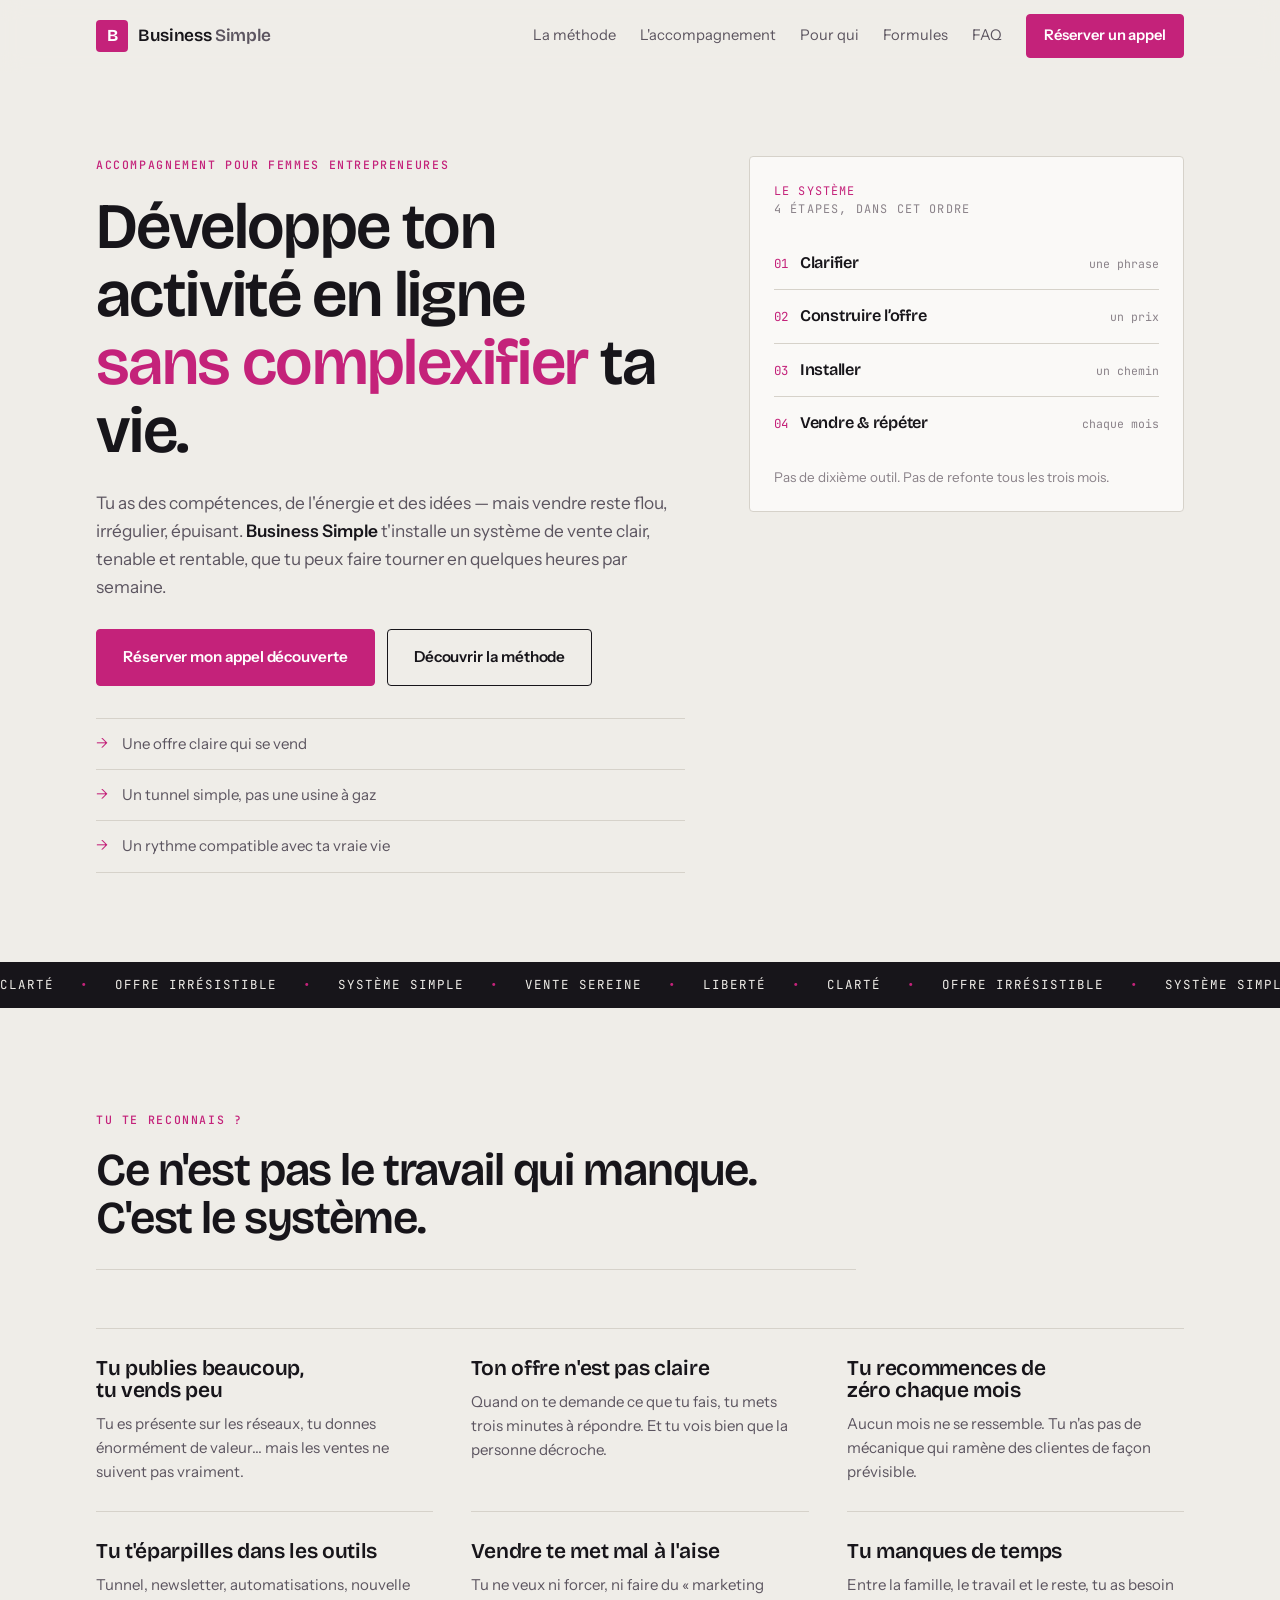
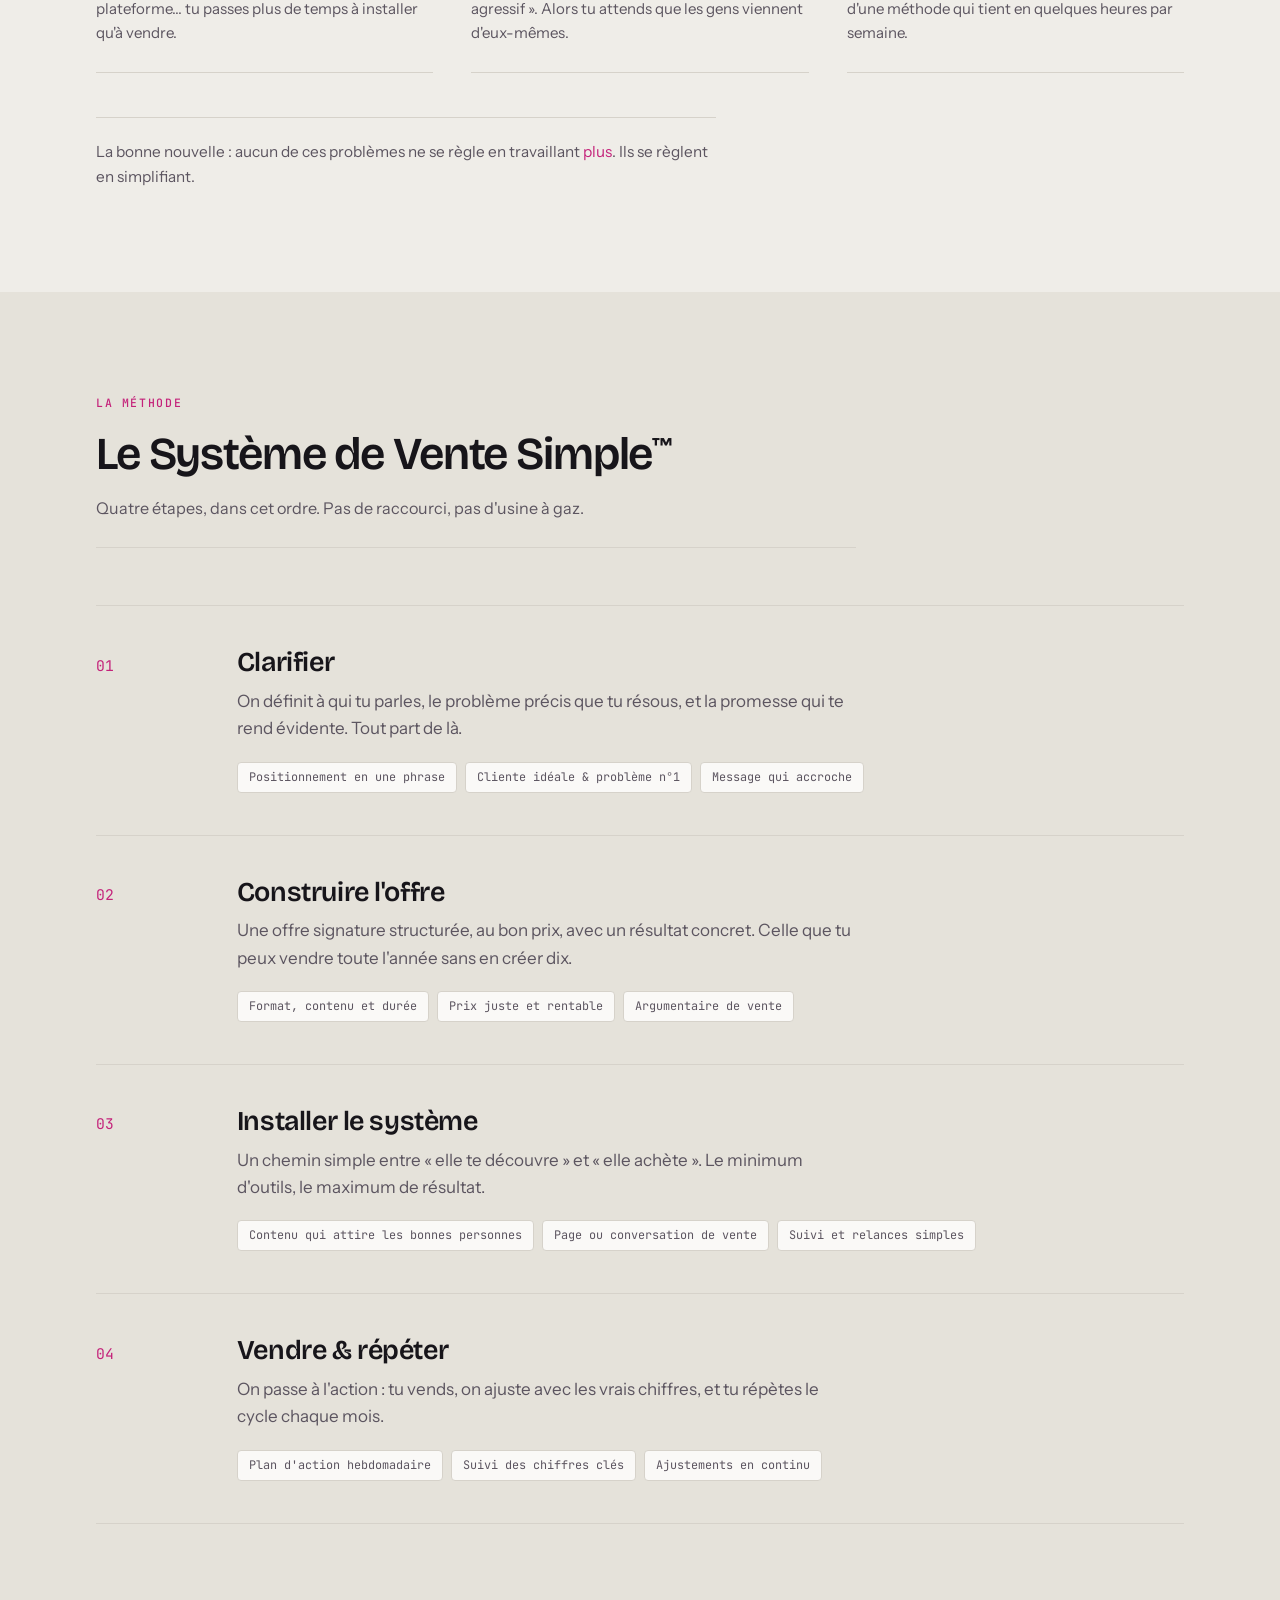
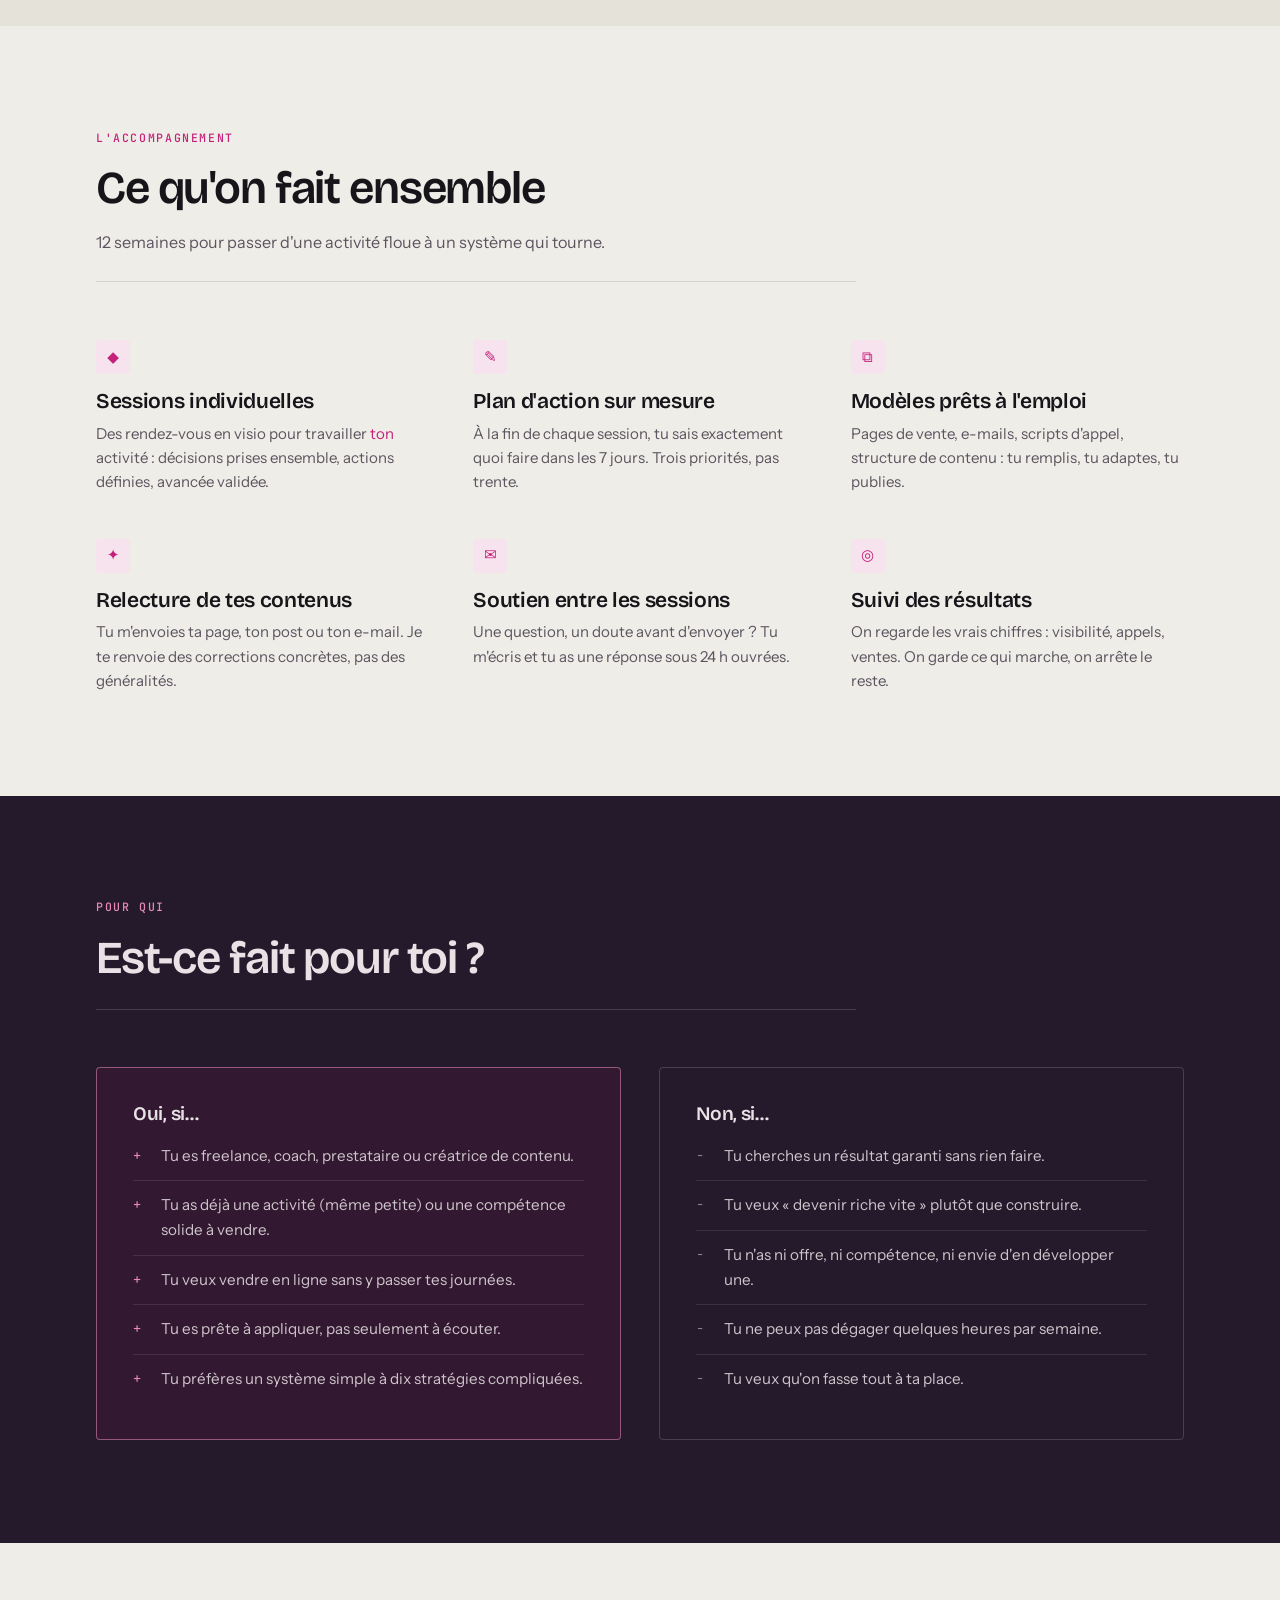
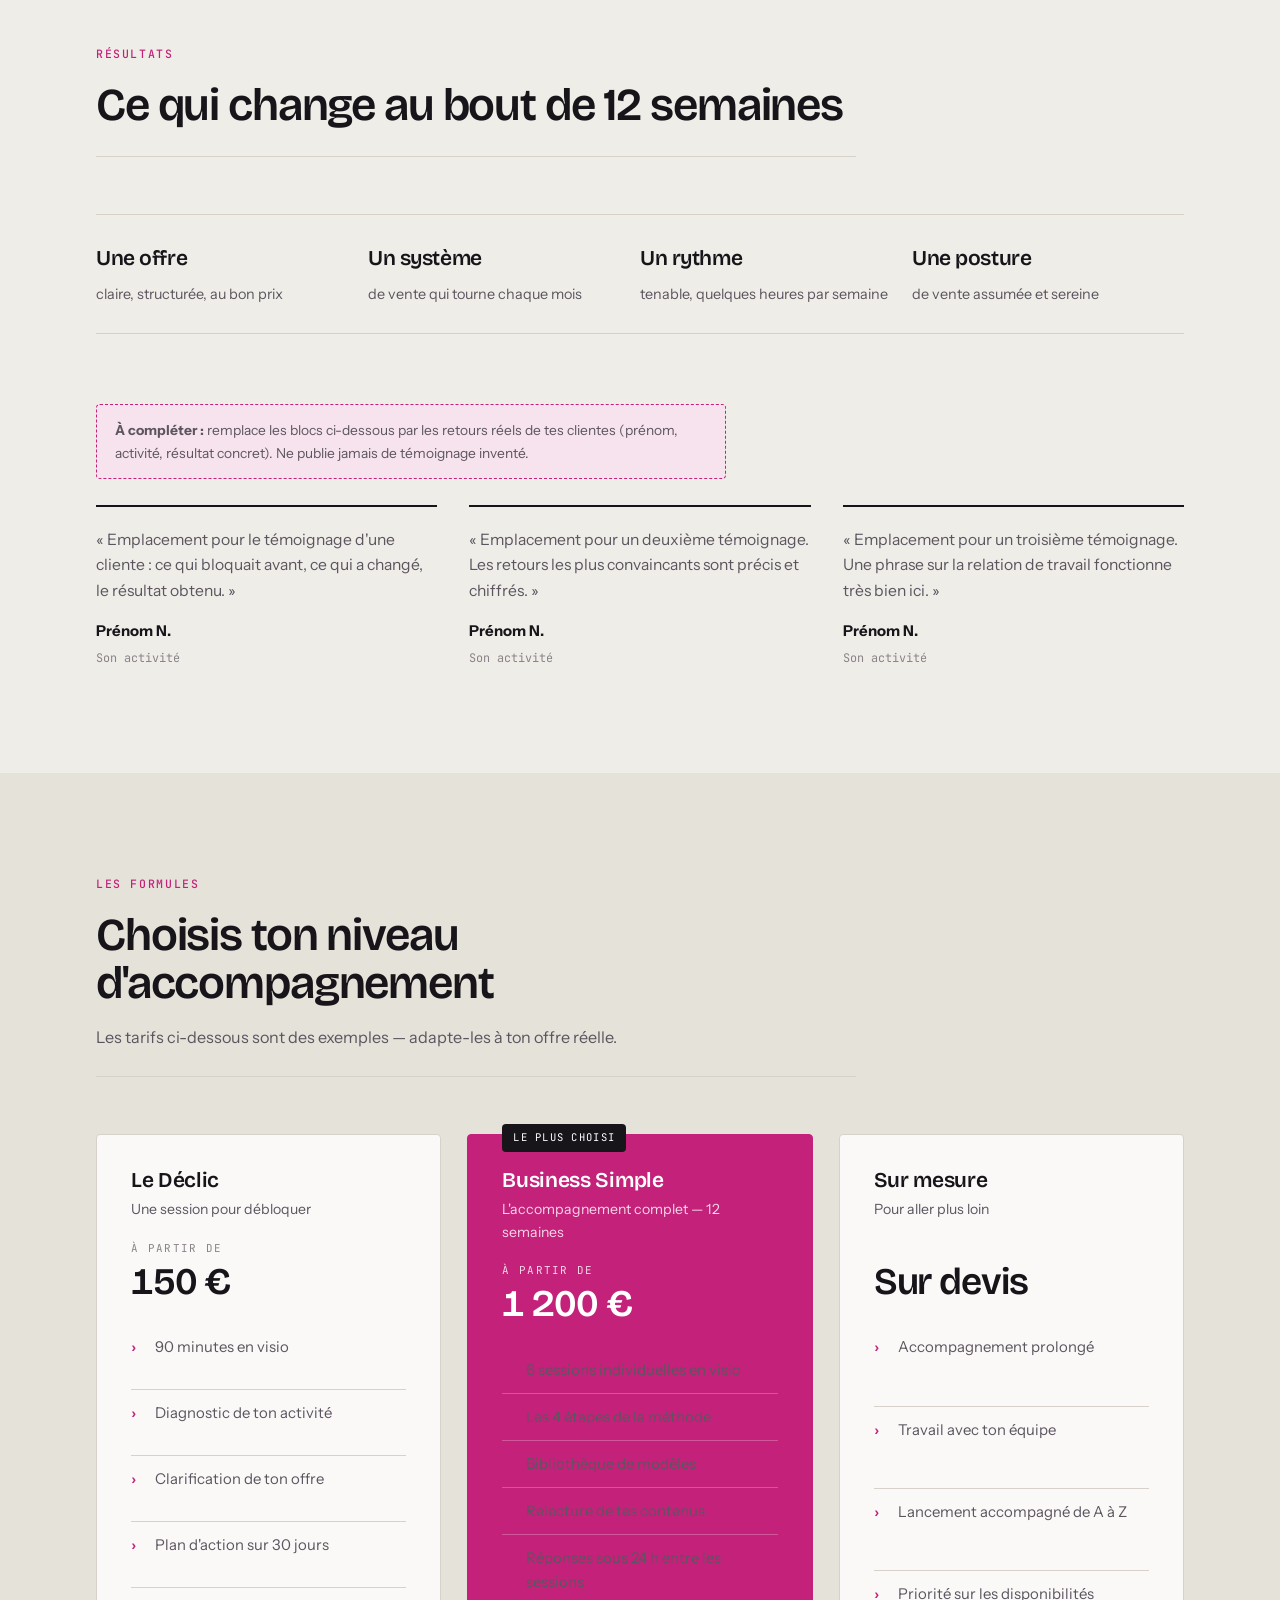
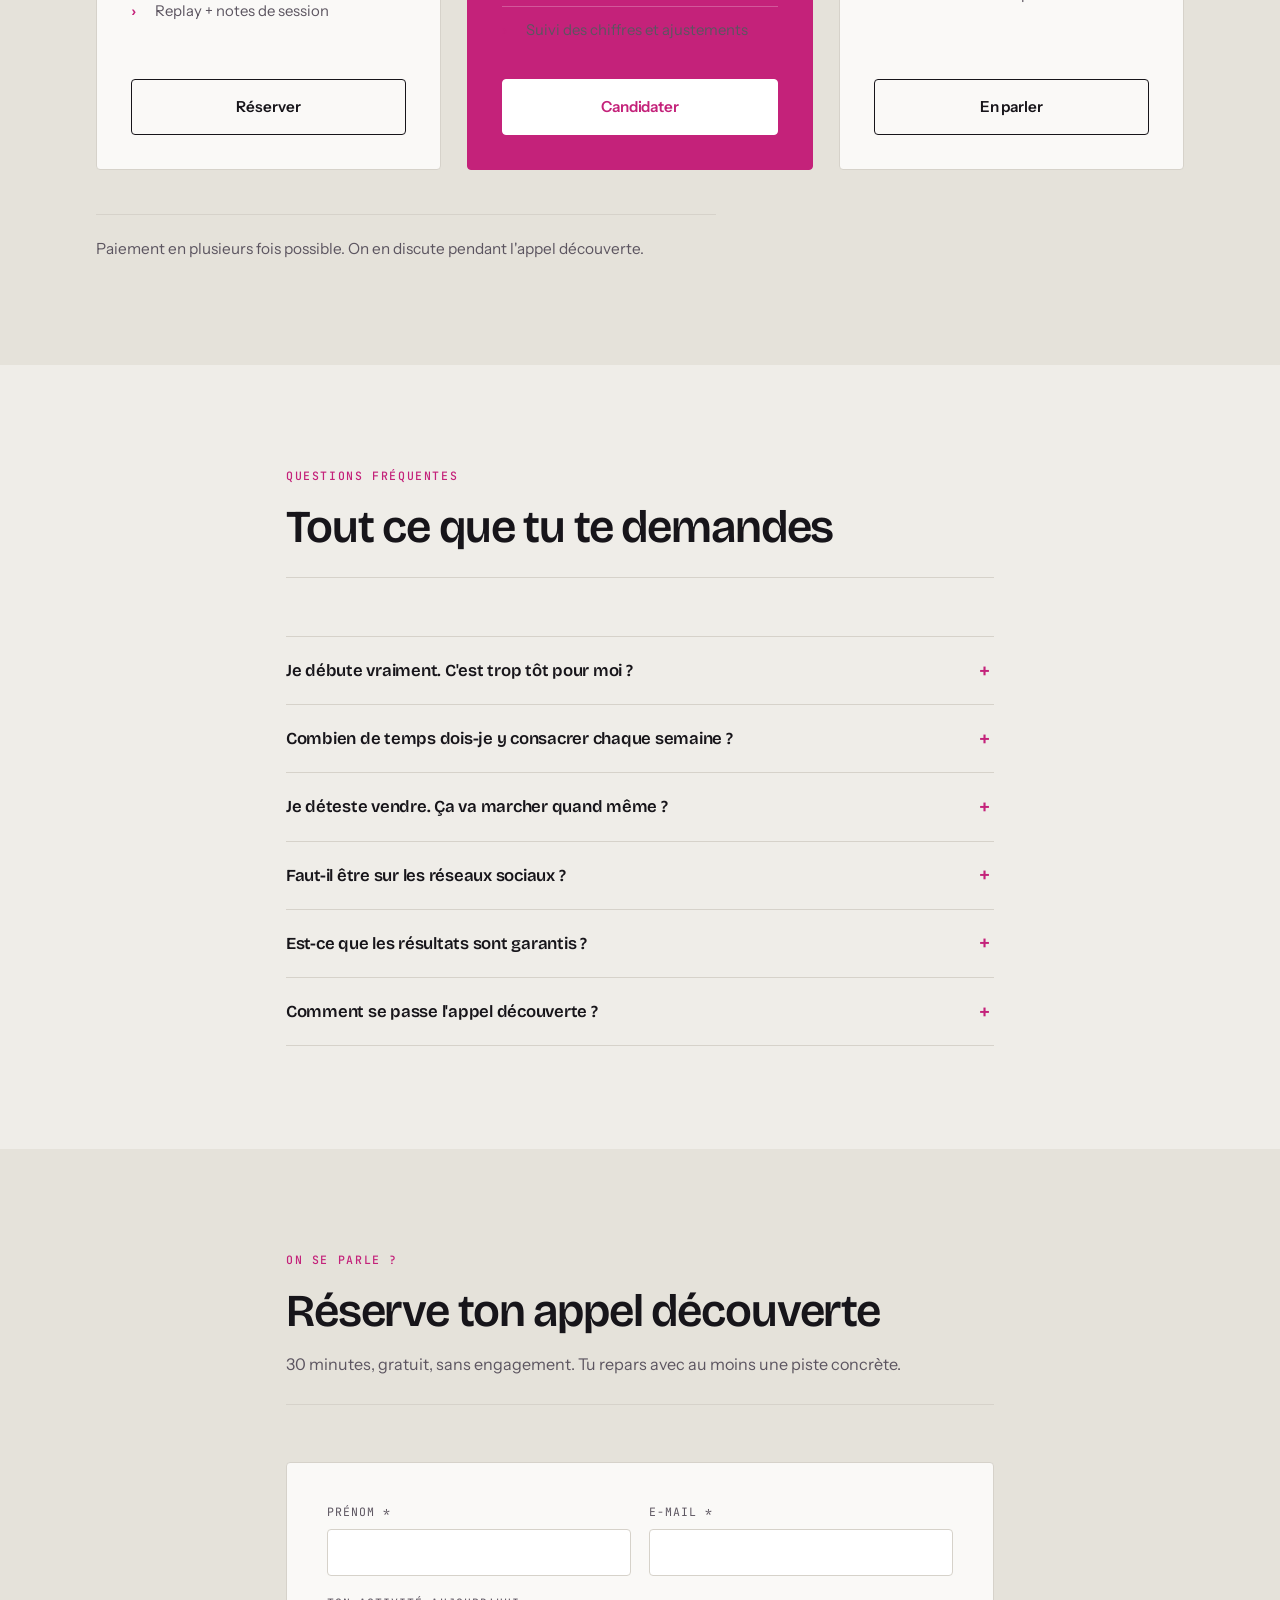
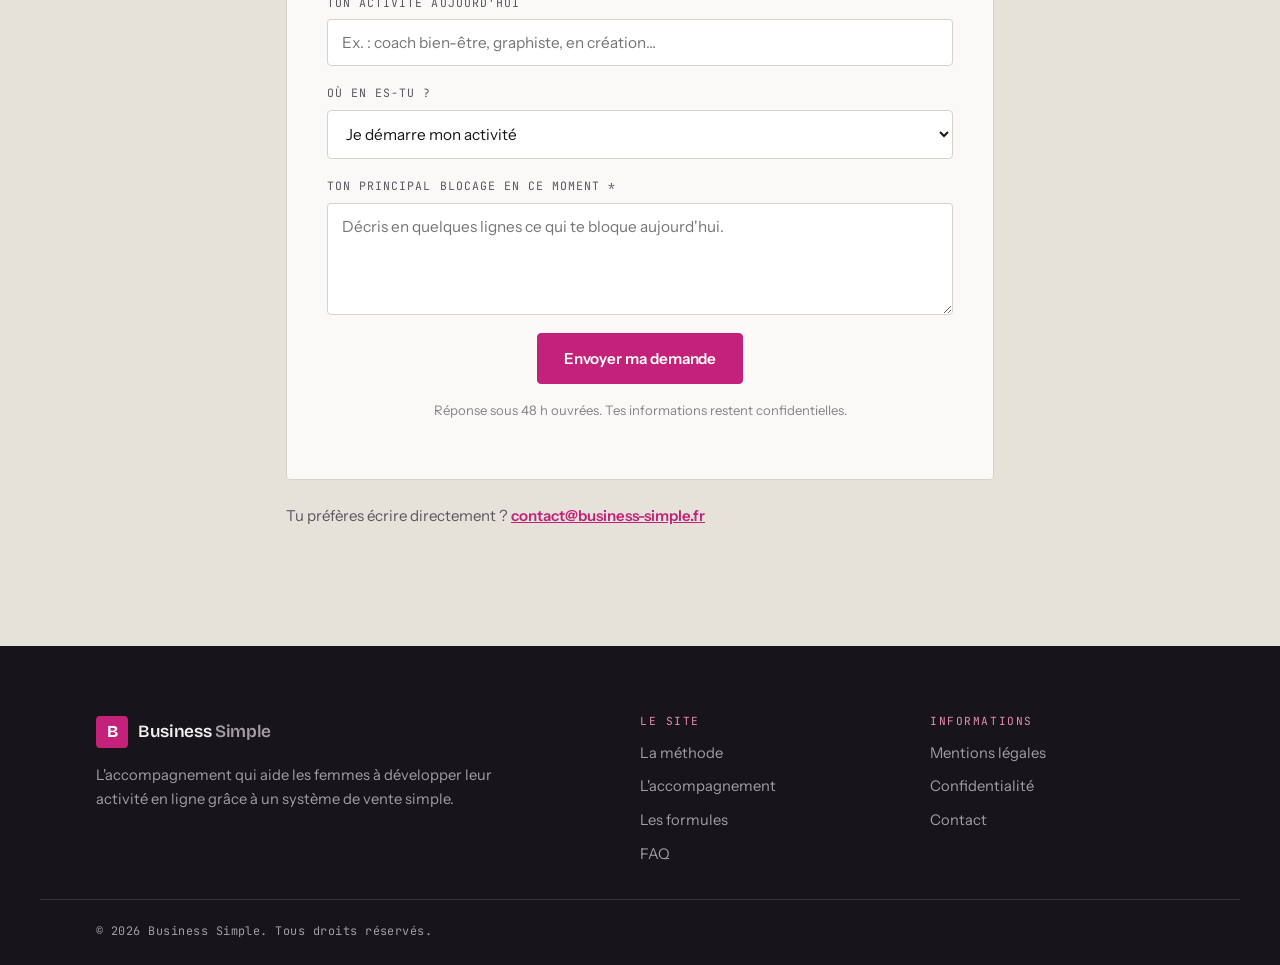
==== commit 599817f7: "Remplace l'identite visuelle par une direction plus distinctive La premiere version reprenait le tri" ====
--- a/index.html
+++ b/index.html
@@ -5,18 +5,18 @@
 <meta name="viewport" content="width=device-width, initial-scale=1">
 <title>Business Simple — Développe ton activité en ligne avec un système de vente simple</title>
 <meta name="description" content="Business Simple accompagne les femmes entrepreneures à structurer une offre claire et un système de vente simple pour vendre en ligne sereinement, sans s'épuiser.">
-<meta name="theme-color" content="#B85C38">
+<meta name="theme-color" content="#C4227A">
 
 <meta property="og:type" content="website">
 <meta property="og:title" content="Business Simple — Vendre en ligne, simplement">
 <meta property="og:description" content="L'accompagnement qui aide les femmes à développer leur activité en ligne grâce à un système de vente simple.">
 <meta property="og:locale" content="fr_FR">
 
-<link rel="icon" href="data:image/svg+xml,<svg xmlns='http://www.w3.org/2000/svg' viewBox='0 0 100 100'><rect width='100' height='100' rx='24' fill='%23B85C38'/><text x='50' y='70' font-size='58' font-family='Georgia,serif' fill='%23FBF7F2' text-anchor='middle'>B</text></svg>">
+<link rel="icon" href="data:image/svg+xml,<svg xmlns='http://www.w3.org/2000/svg' viewBox='0 0 100 100'><rect width='100' height='100' rx='24' fill='%23C4227A'/><text x='50' y='70' font-size='58' font-family='Georgia,serif' fill='%23F0EEE9' text-anchor='middle'>B</text></svg>">
 
 <link rel="preconnect" href="https://fonts.googleapis.com">
 <link rel="preconnect" href="https://fonts.gstatic.com" crossorigin>
-<link href="https://fonts.googleapis.com/css2?family=Fraunces:opsz,wght@9..144,400;9..144,500;9..144,600&family=Inter:wght@400;500;600&display=swap" rel="stylesheet">
+<link href="https://fonts.googleapis.com/css2?family=Bricolage+Grotesque:opsz,wght@12..96,500;12..96,600;12..96,700&family=Instrument+Sans:wght@400;500;600&family=JetBrains+Mono:wght@400;500&display=swap" rel="stylesheet">
 <link rel="stylesheet" href="css/styles.css">
 </head>
 <body>
@@ -50,7 +50,7 @@
   <!-- ================= HERO ================= -->
   <section class="hero">
     <div class="wrap hero-grid">
-      <div class="hero-copy reveal">
+      <div class="hero-copy">
         <p class="eyebrow">Accompagnement pour femmes entrepreneures</p>
         <h1>Développe ton activité en ligne<br><em>sans complexifier</em> ta vie.</h1>
         <p class="lead">
@@ -69,22 +69,16 @@
         </ul>
       </div>
 
-      <div class="hero-visual reveal" aria-hidden="true">
-        <div class="card-float card-float--1">
-          <span class="dot"></span>
-          <div><strong>Offre signature</strong><small>Claire en 1 phrase</small></div>
-        </div>
-        <div class="hero-circle">
-          <div class="hero-circle-inner">
-            <span class="big">1</span>
-            <span>système<br>de vente</span>
-          </div>
-        </div>
-        <div class="card-float card-float--2">
-          <span class="dot dot--gold"></span>
-          <div><strong>+ de clientes</strong><small>Sans publier 7j/7</small></div>
-        </div>
-      </div>
+      <aside class="hero-schema" aria-label="Les quatre étapes du système">
+        <p class="schema-title"><span>Le système</span> 4 étapes, dans cet ordre</p>
+        <ol class="schema-list">
+          <li><span class="schema-num">01</span><span class="schema-label">Clarifier</span><span class="schema-out">une phrase</span></li>
+          <li><span class="schema-num">02</span><span class="schema-label">Construire l&rsquo;offre</span><span class="schema-out">un prix</span></li>
+          <li><span class="schema-num">03</span><span class="schema-label">Installer</span><span class="schema-out">un chemin</span></li>
+          <li><span class="schema-num">04</span><span class="schema-label">Vendre &amp; répéter</span><span class="schema-out">chaque mois</span></li>
+        </ol>
+        <p class="schema-foot">Pas de dixième outil. Pas de refonte tous les trois mois.</p>
+      </aside>
     </div>
   </section>
 
@@ -103,39 +97,39 @@
   <!-- ================= PROBLEME ================= -->
   <section class="section" id="probleme">
     <div class="wrap">
-      <div class="section-head reveal">
+      <div class="section-head">
         <p class="eyebrow">Tu te reconnais ?</p>
         <h2>Ce n'est pas le travail qui manque.<br>C'est le système.</h2>
       </div>
 
       <div class="pain-grid">
-        <article class="pain reveal">
+        <article class="pain">
           <h3>Tu publies beaucoup, tu vends peu</h3>
           <p>Tu es présente sur les réseaux, tu donnes énormément de valeur… mais les ventes ne suivent pas vraiment.</p>
         </article>
-        <article class="pain reveal">
+        <article class="pain">
           <h3>Ton offre n'est pas claire</h3>
           <p>Quand on te demande ce que tu fais, tu mets trois minutes à répondre. Et tu vois bien que la personne décroche.</p>
         </article>
-        <article class="pain reveal">
+        <article class="pain">
           <h3>Tu recommences de zéro chaque mois</h3>
           <p>Aucun mois ne se ressemble. Tu n'as pas de mécanique qui ramène des clientes de façon prévisible.</p>
         </article>
-        <article class="pain reveal">
+        <article class="pain">
           <h3>Tu t'éparpilles dans les outils</h3>
           <p>Tunnel, newsletter, automatisations, nouvelle plateforme… tu passes plus de temps à installer qu'à vendre.</p>
         </article>
-        <article class="pain reveal">
+        <article class="pain">
           <h3>Vendre te met mal à l'aise</h3>
           <p>Tu ne veux ni forcer, ni faire du « marketing agressif ». Alors tu attends que les gens viennent d'eux-mêmes.</p>
         </article>
-        <article class="pain reveal">
+        <article class="pain">
           <h3>Tu manques de temps</h3>
           <p>Entre la famille, le travail et le reste, tu as besoin d'une méthode qui tient en quelques heures par semaine.</p>
         </article>
       </div>
 
-      <p class="section-note reveal">
+      <p class="section-note">
         La bonne nouvelle&nbsp;: aucun de ces problèmes ne se règle en travaillant <em>plus</em>.
         Ils se règlent en simplifiant.
       </p>
@@ -145,14 +139,14 @@
   <!-- ================= METHODE ================= -->
   <section class="section section--sand" id="methode">
     <div class="wrap">
-      <div class="section-head reveal">
+      <div class="section-head">
         <p class="eyebrow">La méthode</p>
         <h2>Le Système de Vente Simple<sup>™</sup></h2>
         <p class="section-sub">Quatre étapes, dans cet ordre. Pas de raccourci, pas d'usine à gaz.</p>
       </div>
 
       <ol class="steps">
-        <li class="step reveal">
+        <li class="step">
           <span class="step-num">01</span>
           <div>
             <h3>Clarifier</h3>
@@ -164,7 +158,7 @@
             </ul>
           </div>
         </li>
-        <li class="step reveal">
+        <li class="step">
           <span class="step-num">02</span>
           <div>
             <h3>Construire l'offre</h3>
@@ -176,7 +170,7 @@
             </ul>
           </div>
         </li>
-        <li class="step reveal">
+        <li class="step">
           <span class="step-num">03</span>
           <div>
             <h3>Installer le système</h3>
@@ -188,7 +182,7 @@
             </ul>
           </div>
         </li>
-        <li class="step reveal">
+        <li class="step">
           <span class="step-num">04</span>
           <div>
             <h3>Vendre &amp; répéter</h3>
@@ -207,39 +201,39 @@
   <!-- ================= ACCOMPAGNEMENT ================= -->
   <section class="section" id="accompagnement">
     <div class="wrap">
-      <div class="section-head reveal">
+      <div class="section-head">
         <p class="eyebrow">L'accompagnement</p>
         <h2>Ce qu'on fait ensemble</h2>
         <p class="section-sub">12 semaines pour passer d'une activité floue à un système qui tourne.</p>
       </div>
 
       <div class="features">
-        <article class="feature reveal">
+        <article class="feature">
           <div class="icon" aria-hidden="true">◆</div>
           <h3>Sessions individuelles</h3>
           <p>Des rendez-vous en visio pour travailler <em>ton</em> activité : décisions prises ensemble, actions définies, avancée validée.</p>
         </article>
-        <article class="feature reveal">
+        <article class="feature">
           <div class="icon" aria-hidden="true">✎</div>
           <h3>Plan d'action sur mesure</h3>
           <p>À la fin de chaque session, tu sais exactement quoi faire dans les 7 jours. Trois priorités, pas trente.</p>
         </article>
-        <article class="feature reveal">
+        <article class="feature">
           <div class="icon" aria-hidden="true">⧉</div>
           <h3>Modèles prêts à l'emploi</h3>
           <p>Pages de vente, e-mails, scripts d'appel, structure de contenu : tu remplis, tu adaptes, tu publies.</p>
         </article>
-        <article class="feature reveal">
+        <article class="feature">
           <div class="icon" aria-hidden="true">✦</div>
           <h3>Relecture de tes contenus</h3>
           <p>Tu m'envoies ta page, ton post ou ton e-mail. Je te renvoie des corrections concrètes, pas des généralités.</p>
         </article>
-        <article class="feature reveal">
+        <article class="feature">
           <div class="icon" aria-hidden="true">✉</div>
           <h3>Soutien entre les sessions</h3>
           <p>Une question, un doute avant d'envoyer&nbsp;? Tu m'écris et tu as une réponse sous 24&nbsp;h ouvrées.</p>
         </article>
-        <article class="feature reveal">
+        <article class="feature">
           <div class="icon" aria-hidden="true">◎</div>
           <h3>Suivi des résultats</h3>
           <p>On regarde les vrais chiffres : visibilité, appels, ventes. On garde ce qui marche, on arrête le reste.</p>
@@ -251,13 +245,13 @@
   <!-- ================= POUR QUI ================= -->
   <section class="section section--dark" id="pour-qui">
     <div class="wrap">
-      <div class="section-head reveal">
+      <div class="section-head">
         <p class="eyebrow">Pour qui</p>
         <h2>Est-ce fait pour toi&nbsp;?</h2>
       </div>
 
       <div class="fit-grid">
-        <div class="fit fit--yes reveal">
+        <div class="fit fit--yes">
           <h3>Oui, si…</h3>
           <ul>
             <li>Tu es freelance, coach, prestataire ou créatrice de contenu.</li>
@@ -267,7 +261,7 @@
             <li>Tu préfères un système simple à dix stratégies compliquées.</li>
           </ul>
         </div>
-        <div class="fit fit--no reveal">
+        <div class="fit fit--no">
           <h3>Non, si…</h3>
           <ul>
             <li>Tu cherches un résultat garanti sans rien faire.</li>
@@ -284,34 +278,34 @@
   <!-- ================= RESULTATS ================= -->
   <section class="section" id="resultats">
     <div class="wrap">
-      <div class="section-head reveal">
+      <div class="section-head">
         <p class="eyebrow">Résultats</p>
         <h2>Ce qui change au bout de 12 semaines</h2>
       </div>
 
       <div class="results">
-        <div class="result reveal"><strong>Une offre</strong><span>claire, structurée, au bon prix</span></div>
-        <div class="result reveal"><strong>Un système</strong><span>de vente qui tourne chaque mois</span></div>
-        <div class="result reveal"><strong>Un rythme</strong><span>tenable, quelques heures par semaine</span></div>
-        <div class="result reveal"><strong>Une posture</strong><span>de vente assumée et sereine</span></div>
+        <div class="result"><strong>Une offre</strong><span>claire, structurée, au bon prix</span></div>
+        <div class="result"><strong>Un système</strong><span>de vente qui tourne chaque mois</span></div>
+        <div class="result"><strong>Un rythme</strong><span>tenable, quelques heures par semaine</span></div>
+        <div class="result"><strong>Une posture</strong><span>de vente assumée et sereine</span></div>
       </div>
 
       <!-- TÉMOIGNAGES : à remplacer par de vrais retours de clientes avant mise en ligne -->
       <div class="testimonials" id="temoignages">
-        <p class="testimonial-note reveal">
+        <p class="testimonial-note">
           <strong>À compléter&nbsp;:</strong> remplace les blocs ci-dessous par les retours réels de tes clientes
           (prénom, activité, résultat concret). Ne publie jamais de témoignage inventé.
         </p>
         <div class="testi-grid">
-          <blockquote class="testi reveal">
+          <blockquote class="testi">
             <p>« Emplacement pour le témoignage d'une cliente : ce qui bloquait avant, ce qui a changé, le résultat obtenu. »</p>
             <footer><strong>Prénom N.</strong><span>Son activité</span></footer>
           </blockquote>
-          <blockquote class="testi reveal">
+          <blockquote class="testi">
             <p>« Emplacement pour un deuxième témoignage. Les retours les plus convaincants sont précis et chiffrés. »</p>
             <footer><strong>Prénom N.</strong><span>Son activité</span></footer>
           </blockquote>
-          <blockquote class="testi reveal">
+          <blockquote class="testi">
             <p>« Emplacement pour un troisième témoignage. Une phrase sur la relation de travail fonctionne très bien ici. »</p>
             <footer><strong>Prénom N.</strong><span>Son activité</span></footer>
           </blockquote>
@@ -323,14 +317,14 @@
   <!-- ================= TARIFS ================= -->
   <section class="section section--sand" id="tarifs">
     <div class="wrap">
-      <div class="section-head reveal">
+      <div class="section-head">
         <p class="eyebrow">Les formules</p>
         <h2>Choisis ton niveau d'accompagnement</h2>
         <p class="section-sub">Les tarifs ci-dessous sont des exemples — adapte-les à ton offre réelle.</p>
       </div>
 
       <div class="plans">
-        <article class="plan reveal">
+        <article class="plan">
           <h3>Le Déclic</h3>
           <p class="plan-tag">Une session pour débloquer</p>
           <p class="price"><span>À partir de</span>150&nbsp;€</p>
@@ -344,7 +338,7 @@
           <a class="btn btn-ghost" href="#contact">Réserver</a>
         </article>
 
-        <article class="plan plan--featured reveal">
+        <article class="plan plan--featured">
           <span class="badge">Le plus choisi</span>
           <h3>Business Simple</h3>
           <p class="plan-tag">L'accompagnement complet — 12 semaines</p>
@@ -360,7 +354,7 @@
           <a class="btn" href="#contact">Candidater</a>
         </article>
 
-        <article class="plan reveal">
+        <article class="plan">
           <h3>Sur mesure</h3>
           <p class="plan-tag">Pour aller plus loin</p>
           <p class="price"><span></span>Sur devis</p>
@@ -374,40 +368,40 @@
         </article>
       </div>
 
-      <p class="section-note reveal">Paiement en plusieurs fois possible. On en discute pendant l'appel découverte.</p>
+      <p class="section-note">Paiement en plusieurs fois possible. On en discute pendant l'appel découverte.</p>
     </div>
   </section>
 
   <!-- ================= FAQ ================= -->
   <section class="section" id="faq">
     <div class="wrap wrap--narrow">
-      <div class="section-head reveal">
+      <div class="section-head">
         <p class="eyebrow">Questions fréquentes</p>
         <h2>Tout ce que tu te demandes</h2>
       </div>
 
       <div class="faq-list">
-        <details class="faq reveal">
+        <details class="faq">
           <summary>Je débute vraiment. C'est trop tôt pour moi&nbsp;?</summary>
           <p>Non, à une condition : avoir une compétence ou un savoir-faire à vendre. Si c'est le cas, commencer avec un système simple t'évite des mois d'errance. Si tu n'as encore aucune idée d'activité, ce n'est pas le bon moment.</p>
         </details>
-        <details class="faq reveal">
+        <details class="faq">
           <summary>Combien de temps dois-je y consacrer chaque semaine&nbsp;?</summary>
           <p>Compte 3 à 5 heures par semaine : la session, puis les actions. Toute la méthode est pensée pour des femmes qui n'ont pas des journées entières à y consacrer.</p>
         </details>
-        <details class="faq reveal">
+        <details class="faq">
           <summary>Je déteste vendre. Ça va marcher quand même&nbsp;?</summary>
           <p>C'est justement le point de départ. On construit une manière de vendre qui te ressemble : claire, honnête, sans pression. La plupart du temps, ce qui bloque n'est pas la vente mais le manque de clarté.</p>
         </details>
-        <details class="faq reveal">
+        <details class="faq">
           <summary>Faut-il être sur les réseaux sociaux&nbsp;?</summary>
           <p>Il faut être visible quelque part, mais pas partout. On choisit ensemble un canal principal — celui où se trouvent tes clientes et où tu tiens sur la durée.</p>
         </details>
-        <details class="faq reveal">
+        <details class="faq">
           <summary>Est-ce que les résultats sont garantis&nbsp;?</summary>
           <p>Non, et méfie-toi de quiconque le promet. Ce qui est garanti : une offre claire, un système installé et un plan d'action précis. Les résultats dépendent aussi de ton marché et de ton implication.</p>
         </details>
-        <details class="faq reveal">
+        <details class="faq">
           <summary>Comment se passe l'appel découverte&nbsp;?</summary>
           <p>30 minutes en visio, gratuit et sans engagement. On fait le point sur ta situation, je te dis honnêtement si je peux t'aider — et si ce n'est pas le cas, je te réoriente.</p>
         </details>
@@ -418,13 +412,13 @@
   <!-- ================= CONTACT ================= -->
   <section class="section section--cta" id="contact">
     <div class="wrap wrap--narrow">
-      <div class="section-head reveal">
+      <div class="section-head">
         <p class="eyebrow">On se parle&nbsp;?</p>
         <h2>Réserve ton appel découverte</h2>
         <p class="section-sub">30 minutes, gratuit, sans engagement. Tu repars avec au moins une piste concrète.</p>
       </div>
 
-      <form class="form reveal" id="contact-form" novalidate>
+      <form class="form" id="contact-form" novalidate>
         <div class="field">
           <label for="prenom">Prénom *</label>
           <input type="text" id="prenom" name="prenom" required autocomplete="given-name">
@@ -457,7 +451,7 @@
         <p class="form-status" id="form-status" role="status" aria-live="polite"></p>
       </form>
 
-      <p class="contact-alt reveal">
+      <p class="contact-alt">
         Tu préfères écrire directement&nbsp;?
         <a href="mailto:contact@business-simple.fr">contact@business-simple.fr</a>
       </p>
--- a/css/styles.css
+++ b/css/styles.css
@@ -1,473 +1,394 @@
 /* ============================================================
-   Business Simple — feuille de style principale
-   Palette : crème, terracotta, sable, encre
+   Business Simple — feuille de style
+   Palette  : pierre / encre aubergine / fuchsia
+   Type     : Bricolage Grotesque · Instrument Sans · JetBrains Mono
+   Principe : grille éditoriale, filets fins, aplats — pas de cartes
+              arrondies partout. L'accent ne sert que trois fois.
    ============================================================ */
 
 :root{
-  --ink:        #221C18;
-  --ink-soft:   #5B4F47;
-  --cream:      #FBF7F2;
-  --sand:       #F1E7DB;
-  --sand-deep:  #E4D4C2;
-  --terra:      #B85C38;
-  --terra-dark: #96462A;
-  --gold:       #C9963F;
-  --white:      #FFFFFF;
-
-  --radius:     18px;
-  --radius-lg:  28px;
-  --shadow:     0 18px 40px -24px rgba(60, 38, 26, .38);
-  --shadow-lg:  0 34px 70px -32px rgba(60, 38, 26, .45);
-
-  --serif: "Fraunces", Georgia, "Times New Roman", serif;
-  --sans:  "Inter", -apple-system, BlinkMacSystemFont, "Segoe UI", Roboto, sans-serif;
-
-  --gutter: clamp(20px, 5vw, 48px);
-  --section-y: clamp(64px, 9vw, 130px);
+  color-scheme: light;
+
+  --stone:      #EFEDE8;   /* fond général */
+  --stone-deep: #E5E2DA;   /* sections alternées */
+  --paper:      #FAF9F7;   /* surfaces surélevées */
+  --ink:        #17151A;   /* texte principal */
+  --ink-mid:    #5C5560;   /* texte secondaire */
+  --ink-soft:   #8A8289;   /* mentions */
+  --line:       #D6D2CA;   /* filets */
+  --accent:     #C4227A;   /* fuchsia — CTA, chiffres, formule phare */
+  --accent-deep:#8E1458;
+  --tint:       #F6E3EE;
+  --aubergine:  #251A2B;   /* sections foncées */
+
+  --display: "Bricolage Grotesque", "Helvetica Neue", Helvetica, Arial, sans-serif;
+  --body:    "Instrument Sans", system-ui, -apple-system, "Segoe UI", sans-serif;
+  --mono:    "JetBrains Mono", ui-monospace, SFMono-Regular, Menlo, monospace;
+
+  --r: 4px;
+  --gutter: clamp(20px, 5vw, 56px);
+  --section-y: clamp(62px, 8vw, 116px);
 }
 
 *,*::before,*::after{ box-sizing:border-box; }
 
-html{ scroll-behavior:smooth; scroll-padding-top:86px; }
+html{ scroll-behavior:smooth; scroll-padding-top:80px; }
 
 body{
   margin:0;
-  background:var(--cream);
+  background:var(--stone);
   color:var(--ink);
-  font-family:var(--sans);
+  font-family:var(--body);
   font-size:17px;
-  line-height:1.65;
+  line-height:1.62;
   -webkit-font-smoothing:antialiased;
   overflow-x:hidden;
 }
 
 h1,h2,h3,h4{
-  font-family:var(--serif);
-  font-weight:500;
-  line-height:1.12;
+  font-family:var(--display);
+  font-weight:600;
+  line-height:1.05;
+  letter-spacing:-.025em;
+  text-wrap:balance;
   margin:0 0 .5em;
-  letter-spacing:-.015em;
-}
-h1{ font-size:clamp(2.2rem, 5.6vw, 4rem); }
-h2{ font-size:clamp(1.85rem, 4vw, 2.9rem); }
-h3{ font-size:clamp(1.15rem, 2vw, 1.4rem); }
+}
+h1{ font-size:clamp(2.35rem, 5.4vw, 4.05rem); }
+h2{ font-size:clamp(1.9rem, 3.8vw, 2.85rem); }
+h3{ font-size:clamp(1.1rem, 1.8vw, 1.32rem); letter-spacing:-.015em; }
 p{ margin:0 0 1em; }
-em{ font-style:italic; color:var(--terra); }
+em{ font-style:normal; color:var(--accent); }
 a{ color:inherit; }
-
 img{ max-width:100%; display:block; }
-
-.wrap{
-  width:100%;
-  max-width:1180px;
-  margin-inline:auto;
-  padding-inline:var(--gutter);
-}
+sup{ font-size:.5em; vertical-align:super; }
+
+.wrap{ width:100%; max-width:1200px; margin-inline:auto; padding-inline:var(--gutter); }
 .wrap--narrow{ max-width:820px; }
 
-.skip-link{
-  position:absolute; left:-9999px; top:0;
-  background:var(--ink); color:var(--cream);
-  padding:12px 18px; z-index:999; border-radius:0 0 10px 0;
-}
+.skip-link{ position:absolute; left:-9999px; top:0; background:var(--ink); color:var(--stone); padding:12px 18px; z-index:999; }
 .skip-link:focus{ left:0; }
 
-:focus-visible{
-  outline:2px solid var(--terra);
-  outline-offset:3px;
-  border-radius:4px;
+:focus-visible{ outline:2px solid var(--accent); outline-offset:3px; }
+
+/* ---------------- Étiquettes mono ---------------- */
+.eyebrow{
+  font-family:var(--mono); font-size:.72rem; font-weight:500;
+  letter-spacing:.14em; text-transform:uppercase;
+  color:var(--accent); margin:0 0 18px;
 }
 
 /* ---------------- Boutons ---------------- */
 .btn{
-  display:inline-flex; align-items:center; justify-content:center; gap:.5em;
-  background:var(--terra); color:var(--white);
-  font-family:var(--sans); font-weight:600; font-size:.96rem;
-  padding:15px 28px; border:1.5px solid var(--terra); border-radius:100px;
+  display:inline-flex; align-items:center; justify-content:center;
+  background:var(--accent); color:#fff;
+  font-family:var(--body); font-weight:600; font-size:.95rem; letter-spacing:-.005em;
+  padding:15px 26px; border:1.5px solid var(--accent); border-radius:var(--r);
   text-decoration:none; cursor:pointer;
-  transition:transform .18s ease, background .18s ease, box-shadow .18s ease;
-  box-shadow:0 12px 26px -16px rgba(184,92,56,.9);
-}
-.btn:hover{ background:var(--terra-dark); border-color:var(--terra-dark); transform:translateY(-2px); }
-.btn:active{ transform:translateY(0); }
-
-.btn-ghost{
-  background:transparent; color:var(--ink);
-  border-color:var(--sand-deep); box-shadow:none;
-}
-.btn-ghost:hover{ background:var(--sand); border-color:var(--ink); color:var(--ink); }
-
-.btn-small{ padding:10px 20px; font-size:.88rem; }
+  transition:background .16s ease, border-color .16s ease, color .16s ease;
+}
+.btn:hover{ background:var(--accent-deep); border-color:var(--accent-deep); }
+
+.btn-ghost{ background:transparent; color:var(--ink); border-color:var(--ink); }
+.btn-ghost:hover{ background:var(--ink); border-color:var(--ink); color:var(--stone); }
+
+.btn-small{ padding:9px 17px; font-size:.86rem; }
 
 /* ---------------- En-tête ---------------- */
 .site-header{
   position:sticky; top:0; z-index:100;
-  background:rgba(251,247,242,.86);
-  backdrop-filter:blur(12px);
+  background:color-mix(in srgb, var(--stone) 88%, transparent);
+  backdrop-filter:blur(10px);
   border-bottom:1px solid transparent;
-  transition:border-color .25s ease, box-shadow .25s ease;
-}
-.site-header.is-stuck{
-  border-bottom-color:var(--sand-deep);
-  box-shadow:0 10px 30px -26px rgba(60,38,26,.6);
-}
-.header-inner{
-  display:flex; align-items:center; justify-content:space-between;
-  gap:20px; min-height:76px;
-}
-
-.logo{ display:inline-flex; align-items:center; gap:11px; text-decoration:none; }
+  transition:border-color .2s ease;
+}
+.site-header.is-stuck{ border-bottom-color:var(--line); }
+.header-inner{ display:flex; align-items:center; justify-content:space-between; gap:20px; min-height:72px; }
+
+.logo{ display:inline-flex; align-items:center; gap:10px; text-decoration:none; }
 .logo-mark{
-  width:38px; height:38px; flex:none;
-  display:grid; place-items:center;
-  background:var(--terra); color:var(--cream);
-  font-family:var(--serif); font-size:1.25rem;
-  border-radius:12px;
-}
-.logo-text{
-  font-family:var(--serif); font-size:1.16rem; letter-spacing:-.01em; line-height:1;
-}
-.logo-text span{ color:var(--terra); }
-
-.nav{ display:flex; align-items:center; gap:26px; }
-.nav a{
-  text-decoration:none; font-size:.94rem; font-weight:500; color:var(--ink-soft);
-  transition:color .18s ease;
-}
-.nav a:hover{ color:var(--terra); }
-.nav a.btn{ color:var(--white); }
-.nav a.btn:hover{ color:var(--white); }
+  width:32px; height:32px; flex:none; display:grid; place-items:center;
+  background:var(--accent); color:#fff;
+  font-family:var(--display); font-weight:700; font-size:1.05rem; border-radius:var(--r);
+}
+.logo-text{ font-family:var(--display); font-weight:600; font-size:1.08rem; letter-spacing:-.02em; line-height:1; }
+.logo-text span{ color:var(--ink-mid); }
+
+.nav{ display:flex; align-items:center; gap:24px; }
+.nav a{ text-decoration:none; font-size:.92rem; color:var(--ink-mid); transition:color .16s ease; }
+.nav a:hover{ color:var(--ink); }
+.nav a.btn{ color:#fff; }
 
 .burger{
-  display:none; width:44px; height:44px;
-  background:none; border:0; cursor:pointer; padding:10px;
+  display:none; width:42px; height:42px; padding:11px;
+  background:none; border:0; cursor:pointer;
   flex-direction:column; justify-content:space-between;
 }
-.burger span{
-  display:block; height:2px; width:100%; background:var(--ink); border-radius:2px;
-  transition:transform .25s ease, opacity .2s ease;
-}
-.burger[aria-expanded="true"] span:nth-child(1){ transform:translateY(10px) rotate(45deg); }
+.burger span{ display:block; height:1.5px; width:100%; background:var(--ink); transition:transform .22s ease, opacity .18s ease; }
+.burger[aria-expanded="true"] span:nth-child(1){ transform:translateY(9px) rotate(45deg); }
 .burger[aria-expanded="true"] span:nth-child(2){ opacity:0; }
-.burger[aria-expanded="true"] span:nth-child(3){ transform:translateY(-10px) rotate(-45deg); }
+.burger[aria-expanded="true"] span:nth-child(3){ transform:translateY(-9px) rotate(-45deg); }
 
 /* ---------------- Hero ---------------- */
-.hero{
-  padding-block:clamp(52px, 8vw, 108px) clamp(56px, 8vw, 100px);
-  background:
-    radial-gradient(60% 70% at 88% 12%, rgba(201,150,63,.16), transparent 62%),
-    radial-gradient(50% 60% at 4% 78%, rgba(184,92,56,.12), transparent 60%);
-}
+.hero{ padding-block:clamp(48px,6.5vw,92px) clamp(52px,7vw,96px); }
 .hero-grid{
-  display:grid; grid-template-columns:1.08fr .92fr;
-  gap:clamp(34px, 6vw, 70px); align-items:center;
-}
-.eyebrow{
-  font-size:.78rem; font-weight:600; letter-spacing:.16em; text-transform:uppercase;
-  color:var(--terra); margin:0 0 16px;
-}
-.hero h1{ margin-bottom:22px; }
-.lead{ font-size:clamp(1.02rem, 1.5vw, 1.16rem); color:var(--ink-soft); max-width:56ch; }
-.lead strong{ color:var(--ink); }
-
-.hero-cta{ display:flex; flex-wrap:wrap; gap:14px; margin:30px 0 34px; }
-
-.hero-points{ list-style:none; margin:0; padding:0; display:grid; gap:11px; }
+  display:grid; grid-template-columns:minmax(0,1.15fr) minmax(0,.85fr);
+  gap:clamp(32px,5vw,68px); align-items:start;
+}
+.hero h1{ margin-bottom:24px; }
+.lead{ font-size:clamp(1.02rem,1.35vw,1.13rem); color:var(--ink-mid); max-width:54ch; }
+.lead strong{ color:var(--ink); font-weight:600; }
+
+.hero-cta{ display:flex; flex-wrap:wrap; gap:12px; margin:28px 0 32px; }
+
+.hero-points{ list-style:none; margin:0; padding:0; display:grid; gap:0; border-top:1px solid var(--line); max-width:54ch; }
 .hero-points li{
-  position:relative; padding-left:30px; font-size:.95rem; color:var(--ink-soft);
+  padding:13px 0 13px 26px; border-bottom:1px solid var(--line);
+  font-size:.94rem; color:var(--ink-mid); position:relative;
 }
 .hero-points li::before{
-  content:""; position:absolute; left:0; top:.52em;
-  width:16px; height:16px; border-radius:50%;
-  background:var(--sand-deep);
-  box-shadow:inset 0 0 0 4px var(--terra);
-}
-
-/* visuel hero */
-.hero-visual{ position:relative; display:grid; place-items:center; min-height:340px; }
-.hero-circle{
-  width:min(330px, 74vw); aspect-ratio:1;
-  border-radius:50%;
-  background:linear-gradient(150deg, var(--terra), #D98A63 70%, var(--gold));
-  display:grid; place-items:center;
-  box-shadow:var(--shadow-lg);
-  animation:float 7s ease-in-out infinite;
-}
-.hero-circle-inner{
-  text-align:center; color:var(--cream);
-  font-family:var(--serif); line-height:1.2; font-size:1.05rem;
-}
-.hero-circle-inner .big{ display:block; font-size:5.2rem; line-height:1; margin-bottom:6px; }
-
-.card-float{
-  position:absolute; z-index:2;
-  display:flex; align-items:center; gap:12px;
-  background:var(--white); border-radius:14px;
-  padding:13px 17px; box-shadow:var(--shadow);
-  font-size:.86rem;
-  animation:float 6s ease-in-out infinite;
-}
-.card-float strong{ display:block; font-size:.9rem; }
-.card-float small{ color:var(--ink-soft); }
-.card-float--1{ top:4%; left:-6%; }
-.card-float--2{ bottom:6%; right:-4%; animation-delay:-3s; }
-.dot{ width:10px; height:10px; border-radius:50%; background:var(--terra); flex:none; }
-.dot--gold{ background:var(--gold); }
-
-@keyframes float{
-  0%,100%{ transform:translateY(0); }
-  50%{ transform:translateY(-12px); }
-}
-
-/* ---------------- Bandeau défilant ---------------- */
-.marquee{
-  overflow:hidden; background:var(--ink); color:var(--cream);
-  padding:15px 0; user-select:none;
-}
+  content:"→"; position:absolute; left:0; color:var(--accent); font-size:.9rem;
+}
+
+/* schéma du système */
+.hero-schema{
+  background:var(--paper); border:1px solid var(--line); border-radius:var(--r);
+  padding:26px 24px 22px;
+}
+.schema-title{
+  font-family:var(--mono); font-size:.74rem; letter-spacing:.1em; text-transform:uppercase;
+  color:var(--ink-soft); margin:0 0 18px; line-height:1.5;
+}
+.schema-title span{ display:block; color:var(--accent); }
+.schema-list{ list-style:none; margin:0 0 18px; padding:0; counter-reset:none; }
+.schema-list li{
+  display:grid; grid-template-columns:auto 1fr auto; align-items:baseline; gap:12px;
+  padding:13px 0; border-top:1px solid var(--line); position:relative;
+}
+.schema-list li:first-child{ border-top:0; }
+.schema-num{ font-family:var(--mono); font-size:.78rem; color:var(--accent); }
+.schema-label{ font-family:var(--display); font-weight:600; font-size:1.02rem; letter-spacing:-.015em; }
+.schema-out{ font-family:var(--mono); font-size:.72rem; color:var(--ink-soft); text-align:right; }
+.schema-foot{ font-size:.84rem; color:var(--ink-soft); margin:0; }
+
+/* ---------------- Bandeau ---------------- */
+.marquee{ overflow:hidden; background:var(--ink); color:var(--stone); padding:13px 0; user-select:none; }
 .marquee-track{
-  display:flex; gap:30px; width:max-content;
-  animation:scroll 32s linear infinite;
-  font-family:var(--serif); font-size:1.02rem; letter-spacing:.02em;
-  white-space:nowrap;
-}
-.marquee-track span:nth-child(even){ color:var(--gold); }
+  display:flex; gap:26px; width:max-content; white-space:nowrap;
+  animation:scroll 34s linear infinite;
+  font-family:var(--mono); font-size:.78rem; letter-spacing:.16em; text-transform:uppercase;
+}
+.marquee-track span:nth-child(even){ color:var(--accent); }
 @keyframes scroll{ from{ transform:translateX(0); } to{ transform:translateX(-50%); } }
 
 /* ---------------- Sections ---------------- */
 .section{ padding-block:var(--section-y); }
-.section--sand{ background:var(--sand); }
-.section--dark{ background:var(--ink); color:var(--cream); }
-.section--dark .eyebrow{ color:var(--gold); }
-.section--cta{
-  background:linear-gradient(160deg, var(--sand) 0%, #F7ECE0 100%);
-}
-
-.section-head{ max-width:740px; margin:0 auto clamp(36px, 5vw, 62px); text-align:center; }
-.section-sub{ color:var(--ink-soft); font-size:1.03rem; margin:0; }
-.section--dark .section-sub{ color:#CFC2B7; }
+.section--sand{ background:var(--stone-deep); }
+.section--dark{ background:var(--aubergine); color:#E8E2E6; }
+.section--dark .eyebrow{ color:#E88BB8; }
+.section--cta{ background:var(--stone-deep); }
+
+.section-head{
+  max-width:760px; margin:0 0 clamp(34px,4.5vw,58px);
+  padding-bottom:26px; border-bottom:1px solid var(--line);
+}
+.section--dark .section-head{ border-bottom-color:rgba(255,255,255,.15); }
+.section-head h2{ margin-bottom:.35em; }
+.section-head h2:last-child{ margin-bottom:0; }
+.section-sub{ color:var(--ink-mid); font-size:1.01rem; margin:0; max-width:58ch; }
+.section--dark .section-sub{ color:#B5AAB2; }
 .section-note{
-  text-align:center; color:var(--ink-soft); max-width:640px;
-  margin:clamp(30px, 4vw, 48px) auto 0; font-size:1rem;
+  color:var(--ink-mid); max-width:62ch; font-size:.96rem;
+  margin:clamp(28px,3.6vw,44px) 0 0; padding-top:22px; border-top:1px solid var(--line);
 }
 
 /* ---------------- Problème ---------------- */
-.pain-grid{
-  display:grid; grid-template-columns:repeat(auto-fit, minmax(268px,1fr)); gap:20px;
-}
-.pain{
-  background:var(--white); border:1px solid var(--sand-deep);
-  border-radius:var(--radius); padding:28px 26px;
-  transition:transform .22s ease, box-shadow .22s ease;
-}
-.pain:hover{ transform:translateY(-4px); box-shadow:var(--shadow); }
-.pain h3{ font-size:1.12rem; margin-bottom:.45em; }
-.pain p{ color:var(--ink-soft); font-size:.95rem; margin:0; }
+.pain-grid{ display:grid; grid-template-columns:repeat(auto-fit, minmax(272px,1fr)); gap:0 clamp(20px,3vw,40px); border-top:1px solid var(--line); }
+.pain{ padding:28px 0 26px; border-bottom:1px solid var(--line); }
+.pain h3{ margin-bottom:.5em; }
+.pain p{ color:var(--ink-mid); font-size:.94rem; margin:0; max-width:42ch; }
 
 /* ---------------- Étapes ---------------- */
-.steps{ list-style:none; margin:0; padding:0; display:grid; gap:20px; }
+.steps{ list-style:none; margin:0; padding:0; display:grid; gap:0; border-top:1px solid var(--line); }
 .step{
-  display:grid; grid-template-columns:96px 1fr; gap:clamp(18px,3vw,34px);
-  align-items:start;
-  background:var(--white); border-radius:var(--radius-lg);
-  padding:clamp(26px,3.4vw,40px);
-  box-shadow:0 12px 34px -30px rgba(60,38,26,.7);
-}
-.step-num{
-  font-family:var(--serif); font-size:clamp(2.4rem,5vw,3.4rem);
-  color:var(--terra); line-height:1; opacity:.85;
-}
-.step h3{ margin-bottom:.35em; }
-.step p{ color:var(--ink-soft); margin-bottom:1em; }
-.step ul{ margin:0; padding:0; list-style:none; display:flex; flex-wrap:wrap; gap:9px; }
+  display:grid; grid-template-columns:clamp(64px,8vw,120px) 1fr;
+  gap:clamp(16px,3vw,40px); align-items:start;
+  padding:clamp(26px,3.4vw,42px) 0; border-bottom:1px solid var(--line);
+}
+.step-num{ font-family:var(--mono); font-size:.92rem; color:var(--accent); padding-top:.35em; }
+.step h3{ font-size:clamp(1.25rem,2.4vw,1.7rem); margin-bottom:.4em; }
+.step p{ color:var(--ink-mid); margin-bottom:1.1em; max-width:56ch; }
+.step ul{ margin:0; padding:0; list-style:none; display:flex; flex-wrap:wrap; gap:8px; }
 .step ul li{
-  background:var(--sand); border-radius:100px; padding:6px 15px;
-  font-size:.85rem; color:var(--ink-soft);
-}
-
-/* ---------------- Features ---------------- */
-.features{ display:grid; grid-template-columns:repeat(auto-fit, minmax(280px,1fr)); gap:22px; }
-.feature{ padding:6px 4px; }
+  font-family:var(--mono); font-size:.74rem; color:var(--ink-mid);
+  border:1px solid var(--line); border-radius:var(--r); padding:5px 11px; background:var(--paper);
+}
+
+/* ---------------- Accompagnement ---------------- */
+.features{ display:grid; grid-template-columns:repeat(auto-fit, minmax(276px,1fr)); gap:clamp(28px,3.5vw,44px); }
 .feature .icon{
-  width:50px; height:50px; border-radius:15px; display:grid; place-items:center;
-  background:var(--sand); color:var(--terra); font-size:1.3rem; margin-bottom:18px;
-}
-.feature p{ color:var(--ink-soft); font-size:.96rem; margin:0; }
+  width:34px; height:34px; display:grid; place-items:center; margin-bottom:16px;
+  background:var(--tint); color:var(--accent); border-radius:var(--r); font-size:.95rem;
+}
+.feature h3{ margin-bottom:.45em; }
+.feature p{ color:var(--ink-mid); font-size:.94rem; margin:0; max-width:40ch; }
 
 /* ---------------- Pour qui ---------------- */
-.fit-grid{ display:grid; grid-template-columns:repeat(auto-fit, minmax(300px,1fr)); gap:22px; }
-.fit{
-  border-radius:var(--radius-lg); padding:clamp(28px,3.4vw,40px);
-  background:rgba(255,255,255,.055); border:1px solid rgba(255,255,255,.13);
-}
-.fit--yes{ border-color:rgba(201,150,63,.5); }
-.fit h3{ margin-bottom:1em; }
-.fit ul{ margin:0; padding:0; list-style:none; display:grid; gap:14px; }
-.fit li{ position:relative; padding-left:32px; color:#DCD1C8; font-size:.97rem; }
-.fit li::before{
-  position:absolute; left:0; top:0; font-size:1.05rem; line-height:1.6;
-}
-.fit--yes li::before{ content:"✓"; color:var(--gold); }
-.fit--no li::before{ content:"✕"; color:#A98E7E; }
+.fit-grid{ display:grid; grid-template-columns:repeat(auto-fit, minmax(298px,1fr)); gap:clamp(24px,3vw,40px); }
+.fit{ border:1px solid rgba(255,255,255,.16); border-radius:var(--r); padding:clamp(26px,3.2vw,36px); }
+.fit--yes{ border-color:rgba(232,139,184,.55); background:rgba(196,34,122,.08); }
+.fit h3{ margin-bottom:1em; font-size:1.2rem; }
+.fit ul{ margin:0; padding:0; list-style:none; display:grid; gap:0; }
+.fit li{ position:relative; padding:12px 0 12px 28px; color:#CEC4CB; font-size:.95rem; border-top:1px solid rgba(255,255,255,.1); }
+.fit li:first-child{ border-top:0; padding-top:0; }
+.fit li::before{ position:absolute; left:0; font-family:var(--mono); font-size:.85rem; }
+.fit--yes li::before{ content:"+"; color:#E88BB8; }
+.fit--no li::before{ content:"−"; color:#8C7F88; }
 
 /* ---------------- Résultats ---------------- */
 .results{
-  display:grid; grid-template-columns:repeat(auto-fit, minmax(210px,1fr)); gap:18px;
-  margin-bottom:clamp(44px,6vw,80px);
-}
-.result{
-  background:var(--white); border:1px solid var(--sand-deep); border-radius:var(--radius);
-  padding:26px 24px; text-align:center;
-}
+  display:grid; grid-template-columns:repeat(auto-fit, minmax(200px,1fr)); gap:0;
+  border-top:1px solid var(--line); margin-bottom:clamp(42px,5.5vw,76px);
+}
+.result{ padding:26px 22px 26px 0; border-bottom:1px solid var(--line); }
 .result strong{
-  display:block; font-family:var(--serif); font-size:1.5rem; color:var(--terra); margin-bottom:6px;
-}
-.result span{ color:var(--ink-soft); font-size:.92rem; }
+  display:block; font-family:var(--display); font-weight:600; font-size:1.32rem;
+  letter-spacing:-.02em; margin-bottom:4px;
+}
+.result span{ color:var(--ink-mid); font-size:.9rem; }
 
 .testimonial-note{
-  background:#FFF6E8; border:1px dashed var(--gold); border-radius:12px;
-  padding:14px 18px; font-size:.88rem; color:var(--ink-soft);
-  max-width:760px; margin:0 auto 28px;
-}
-.testi-grid{ display:grid; grid-template-columns:repeat(auto-fit, minmax(270px,1fr)); gap:20px; }
-.testi{
-  margin:0; background:var(--sand); border-radius:var(--radius);
-  padding:30px 28px; position:relative;
-}
-.testi::before{
-  content:"”"; position:absolute; top:2px; right:22px;
-  font-family:var(--serif); font-size:4.4rem; color:var(--sand-deep); line-height:1;
-}
-.testi p{ font-size:.98rem; color:var(--ink-soft); position:relative; }
-.testi footer strong{ display:block; font-size:.95rem; }
-.testi footer span{ font-size:.85rem; color:var(--ink-soft); }
-
-/* ---------------- Tarifs ---------------- */
-.plans{ display:grid; grid-template-columns:repeat(auto-fit, minmax(290px,1fr)); gap:22px; align-items:start; }
+  border:1px dashed var(--accent); border-radius:var(--r); background:var(--tint);
+  padding:14px 18px; font-size:.86rem; color:var(--ink-mid); margin:0 0 26px; max-width:70ch;
+}
+.testi-grid{ display:grid; grid-template-columns:repeat(auto-fit, minmax(268px,1fr)); gap:clamp(20px,2.6vw,32px); }
+.testi{ margin:0; padding-top:20px; border-top:2px solid var(--ink); }
+.testi p{ font-size:.98rem; color:var(--ink-mid); }
+.testi footer strong{ display:block; font-size:.93rem; }
+.testi footer span{ font-family:var(--mono); font-size:.74rem; color:var(--ink-soft); }
+
+/* ---------------- Formules ---------------- */
+.plans{ display:grid; grid-template-columns:repeat(auto-fit, minmax(286px,1fr)); gap:clamp(18px,2.2vw,26px); align-items:stretch; }
 .plan{
-  background:var(--white); border:1px solid var(--sand-deep); border-radius:var(--radius-lg);
-  padding:clamp(28px,3.2vw,38px); position:relative;
-  display:flex; flex-direction:column;
-}
-.plan--featured{
-  background:var(--ink); color:var(--cream); border-color:var(--ink);
-  box-shadow:var(--shadow-lg);
-}
+  background:var(--paper); border:1px solid var(--line); border-radius:var(--r);
+  padding:clamp(26px,3vw,34px); display:flex; flex-direction:column; position:relative;
+}
+.plan--featured{ background:var(--accent); border-color:var(--accent); color:#fff; }
 .plan--featured .plan-tag,
 .plan--featured .price span,
-.plan--featured li{ color:#CFC2B7; }
-.plan--featured li::before{ color:var(--gold); }
+.plan--featured li{ color:rgba(255,255,255,.82); }
+.plan--featured li::before{ color:#fff; }
 .badge{
-  position:absolute; top:-13px; left:50%; transform:translateX(-50%);
-  background:var(--gold); color:var(--ink);
-  font-size:.72rem; font-weight:600; letter-spacing:.08em; text-transform:uppercase;
-  padding:6px 16px; border-radius:100px; white-space:nowrap;
-}
-.plan h3{ margin-bottom:.25em; }
-.plan-tag{ font-size:.9rem; color:var(--ink-soft); margin-bottom:20px; }
+  position:absolute; top:-11px; left:clamp(26px,3vw,34px);
+  background:var(--ink); color:#fff;
+  font-family:var(--mono); font-size:.66rem; letter-spacing:.12em; text-transform:uppercase;
+  padding:5px 11px; border-radius:var(--r); white-space:nowrap;
+}
+.plan h3{ margin-bottom:.3em; }
+.plan-tag{ font-size:.88rem; color:var(--ink-mid); margin-bottom:22px; }
 .price{
-  font-family:var(--serif); font-size:2.3rem; line-height:1; margin:0 0 24px;
+  font-family:var(--display); font-weight:600; font-size:2.35rem; line-height:1;
+  letter-spacing:-.03em; font-variant-numeric:tabular-nums; margin:0 0 24px;
 }
 .price span{
-  display:block; font-family:var(--sans); font-size:.78rem; font-weight:500;
-  text-transform:uppercase; letter-spacing:.1em; color:var(--ink-soft); margin-bottom:8px;
-}
-.plan ul{ list-style:none; margin:0 0 28px; padding:0; display:grid; gap:12px; flex:1; }
-.plan li{ position:relative; padding-left:27px; font-size:.94rem; color:var(--ink-soft); }
-.plan li::before{ content:"✓"; position:absolute; left:0; color:var(--terra); font-weight:600; }
+  display:block; font-family:var(--mono); font-size:.68rem; font-weight:400;
+  letter-spacing:.12em; text-transform:uppercase; color:var(--ink-soft); margin-bottom:9px; min-height:1em;
+}
+.plan ul{ list-style:none; margin:0 0 26px; padding:0; display:grid; gap:0; flex:1; }
+.plan li{
+  position:relative; padding:11px 0 11px 24px; font-size:.93rem; color:var(--ink-mid);
+  border-top:1px solid var(--line);
+}
+.plan--featured li{ border-top-color:rgba(255,255,255,.24); }
+.plan li:first-child{ border-top:0; }
+.plan li::before{ content:"›"; position:absolute; left:0; color:var(--accent); font-weight:600; }
 .plan .btn{ width:100%; }
+.plan--featured .btn{ background:#fff; color:var(--accent); border-color:#fff; }
+.plan--featured .btn:hover{ background:var(--ink); border-color:var(--ink); color:#fff; }
 
 /* ---------------- FAQ ---------------- */
-.faq-list{ display:grid; gap:12px; }
-.faq{
-  background:var(--white); border:1px solid var(--sand-deep); border-radius:var(--radius);
-  padding:6px 24px;
-}
+.faq-list{ display:grid; gap:0; border-top:1px solid var(--line); }
+.faq{ border-bottom:1px solid var(--line); }
 .faq summary{
-  cursor:pointer; list-style:none; padding:18px 34px 18px 0; position:relative;
-  font-family:var(--serif); font-size:1.06rem;
+  cursor:pointer; list-style:none; position:relative;
+  padding:20px 40px 20px 0;
+  font-family:var(--display); font-weight:600; font-size:1.05rem; letter-spacing:-.015em;
 }
 .faq summary::-webkit-details-marker{ display:none; }
 .faq summary::after{
-  content:"+"; position:absolute; right:0; top:50%; transform:translateY(-50%);
-  font-size:1.5rem; color:var(--terra); line-height:1; transition:transform .22s ease;
+  content:"+"; position:absolute; right:4px; top:50%; transform:translateY(-50%);
+  font-family:var(--mono); font-size:1.15rem; color:var(--accent); transition:transform .2s ease;
 }
 .faq[open] summary::after{ transform:translateY(-50%) rotate(45deg); }
-.faq p{ margin:0 0 18px; color:var(--ink-soft); font-size:.96rem; }
+.faq p{ margin:0 0 20px; color:var(--ink-mid); font-size:.95rem; max-width:64ch; }
 
 /* ---------------- Formulaire ---------------- */
 .form{
   display:grid; grid-template-columns:1fr 1fr; gap:18px;
-  background:var(--white); border-radius:var(--radius-lg);
-  padding:clamp(26px,3.5vw,44px); box-shadow:var(--shadow);
+  background:var(--paper); border:1px solid var(--line); border-radius:var(--r);
+  padding:clamp(24px,3.2vw,40px);
 }
 .field{ display:flex; flex-direction:column; gap:7px; }
 .field--full{ grid-column:1 / -1; }
-.field label{ font-size:.87rem; font-weight:600; }
+.field label{ font-family:var(--mono); font-size:.72rem; letter-spacing:.09em; text-transform:uppercase; color:var(--ink-mid); }
 .field input,.field select,.field textarea{
-  font-family:var(--sans); font-size:.97rem; color:var(--ink);
-  background:var(--cream); border:1.5px solid var(--sand-deep);
-  border-radius:12px; padding:13px 15px; width:100%;
-  transition:border-color .18s ease, background .18s ease;
-}
-.field textarea{ resize:vertical; min-height:110px; }
-.field input:focus,.field select:focus,.field textarea:focus{
-  border-color:var(--terra); background:var(--white); outline:none;
-}
-.field input[aria-invalid="true"],
-.field textarea[aria-invalid="true"]{ border-color:#C0392B; }
-
-.form-actions{ display:flex; flex-wrap:wrap; align-items:center; gap:16px; margin-top:4px; }
-.form-help{ font-size:.83rem; color:var(--ink-soft); margin:0; flex:1; min-width:200px; }
-.form-status{
-  grid-column:1 / -1; margin:0; font-size:.92rem; font-weight:500; min-height:1px;
-}
-.form-status.ok{ color:#2E7D4F; }
-.form-status.error{ color:#C0392B; }
-
-.contact-alt{ text-align:center; margin-top:26px; color:var(--ink-soft); font-size:.95rem; }
-.contact-alt a{ color:var(--terra); font-weight:600; }
+  font-family:var(--body); font-size:.96rem; color:var(--ink);
+  background:#fff; border:1px solid var(--line); border-radius:var(--r);
+  padding:13px 14px; width:100%;
+  transition:border-color .16s ease;
+}
+.field textarea{ resize:vertical; min-height:112px; }
+.field input:focus,.field select:focus,.field textarea:focus{ border-color:var(--accent); outline:none; }
+.field input[aria-invalid="true"],.field textarea[aria-invalid="true"]{ border-color:#B3261E; }
+
+.form-actions{ display:flex; flex-wrap:wrap; align-items:center; gap:16px; }
+.form-help{ font-size:.82rem; color:var(--ink-soft); margin:0; flex:1; min-width:190px; }
+.form-status{ grid-column:1 / -1; margin:0; font-size:.91rem; }
+.form-status.ok{ color:#1E6B45; }
+.form-status.error{ color:#B3261E; }
+
+.contact-alt{ margin-top:24px; color:var(--ink-mid); font-size:.94rem; }
+.contact-alt a{ color:var(--accent); font-weight:600; }
 
 /* ---------------- Pied de page ---------------- */
-.site-footer{ background:var(--ink); color:#CFC2B7; padding-block:clamp(48px,6vw,74px) 26px; }
-.site-footer .logo-mark{ background:var(--gold); color:var(--ink); }
-.site-footer .logo-text{ color:var(--cream); }
+.site-footer{ background:var(--ink); color:#A49CA6; padding-block:clamp(46px,6vw,70px) 24px; }
+.site-footer .logo-mark{ background:var(--accent); color:#fff; }
+.site-footer .logo-text{ color:#F2EFF2; }
+.site-footer .logo-text span{ color:#A49CA6; }
 .footer-inner{
   display:grid; grid-template-columns:2fr 1fr 1fr; gap:36px;
-  padding-bottom:34px; border-bottom:1px solid rgba(255,255,255,.12);
-}
-.footer-brand p{ margin-top:16px; font-size:.93rem; max-width:38ch; }
-.footer-nav{ display:flex; flex-direction:column; gap:11px; }
+  padding-bottom:32px; border-bottom:1px solid rgba(255,255,255,.13);
+}
+.footer-brand p{ margin-top:16px; font-size:.92rem; max-width:40ch; }
+.footer-nav{ display:flex; flex-direction:column; gap:10px; }
 .footer-nav h4{
-  font-family:var(--sans); font-size:.76rem; font-weight:600;
-  letter-spacing:.14em; text-transform:uppercase; color:var(--gold); margin:0 0 4px;
-}
-.footer-nav a{ text-decoration:none; font-size:.93rem; transition:color .18s ease; }
-.footer-nav a:hover{ color:var(--cream); }
+  font-family:var(--mono); font-weight:400; font-size:.7rem;
+  letter-spacing:.14em; text-transform:uppercase; color:#E88BB8; margin:0 0 4px;
+}
+.footer-nav a{ text-decoration:none; font-size:.92rem; transition:color .16s ease; }
+.footer-nav a:hover{ color:#F2EFF2; }
 .footer-bottom{ padding-top:22px; }
-.footer-bottom p{ margin:0; font-size:.83rem; }
-
-/* ---------------- Page mentions légales ---------------- */
-.legal{ padding-block:clamp(48px,7vw,90px); }
-.legal h1{ margin-bottom:.6em; }
-.legal h2{ font-size:clamp(1.3rem,2.4vw,1.7rem); margin-top:2em; }
-.legal p,.legal li{ color:var(--ink-soft); font-size:.98rem; }
-.legal ul{ padding-left:1.15em; }
+.footer-bottom p{ margin:0; font-family:var(--mono); font-size:.74rem; letter-spacing:.04em; }
+
+/* ---------------- Mentions légales ---------------- */
+.legal{ padding-block:clamp(46px,6.5vw,86px); }
+.legal h1{ font-size:clamp(2rem,4vw,3rem); margin-bottom:.5em; }
+.legal h2{ font-size:clamp(1.2rem,2.2vw,1.55rem); margin-top:2em; }
+.legal p,.legal li{ color:var(--ink-mid); font-size:.97rem; }
+.legal ul{ padding-left:1.1em; }
 .legal .placeholder{
-  background:#FFF6E8; border:1px dashed var(--gold); border-radius:8px;
-  padding:2px 8px; font-size:.9em; color:var(--ink);
-}
-.back-link{ display:inline-block; margin-top:40px; color:var(--terra); font-weight:600; }
-
-/* ---------------- Animations d'apparition ---------------- */
-.reveal{ opacity:0; transform:translateY(22px); transition:opacity .6s ease, transform .6s ease; }
-.reveal.is-visible{ opacity:1; transform:none; }
+  font-family:var(--mono); font-size:.86em; color:var(--accent);
+  background:var(--tint); border-radius:var(--r); padding:1px 6px;
+}
+.back-link{ display:inline-block; margin-top:40px; color:var(--accent); font-weight:600; }
+
+@media (min-width: 900px){
+  .pain-grid,
+  .features{ grid-template-columns:repeat(3, 1fr); }
+}
 
 /* ---------------- Responsive ---------------- */
 @media (max-width: 980px){
   .hero-grid{ grid-template-columns:1fr; }
-  .hero-visual{ order:-1; min-height:290px; }
-  .card-float--1{ left:2%; }
-  .card-float--2{ right:2%; }
   .footer-inner{ grid-template-columns:1fr 1fr; }
   .footer-brand{ grid-column:1 / -1; }
 }
@@ -475,25 +396,26 @@
 @media (max-width: 820px){
   .burger{ display:flex; }
   .nav{
-    position:fixed; inset:76px 0 auto; z-index:99;
+    position:fixed; inset:72px 0 auto; z-index:99;
     flex-direction:column; align-items:stretch; gap:0;
-    background:var(--cream); border-bottom:1px solid var(--sand-deep);
-    padding:10px var(--gutter) 26px;
-    box-shadow:var(--shadow);
-    transform:translateY(-130%); transition:transform .3s ease;
+    background:var(--stone); border-bottom:1px solid var(--line);
+    padding:6px var(--gutter) 24px;
+    transform:translateY(-140%); transition:transform .28s ease;
   }
   .nav.is-open{ transform:translateY(0); }
-  .nav a{ padding:15px 0; border-bottom:1px solid var(--sand-deep); font-size:1rem; }
+  .nav a{ padding:15px 0; border-bottom:1px solid var(--line); font-size:1rem; color:var(--ink); }
   .nav a.btn{ margin-top:18px; border-bottom:0; justify-content:center; }
-  .step{ grid-template-columns:1fr; gap:10px; }
+  .step{ grid-template-columns:1fr; gap:6px; }
+  .pain{ padding-right:0; }
   .form{ grid-template-columns:1fr; }
 }
 
 @media (max-width: 520px){
   body{ font-size:16px; }
   .hero-cta .btn{ width:100%; }
-  .card-float{ font-size:.78rem; padding:10px 13px; }
   .footer-inner{ grid-template-columns:1fr; }
+  .schema-list li{ grid-template-columns:auto 1fr; }
+  .schema-out{ display:none; }
 }
 
 @media (prefers-reduced-motion: reduce){
@@ -502,5 +424,4 @@
     animation-duration:.001ms !important; animation-iteration-count:1 !important;
     transition-duration:.001ms !important;
   }
-  .reveal{ opacity:1; transform:none; }
-}
+}
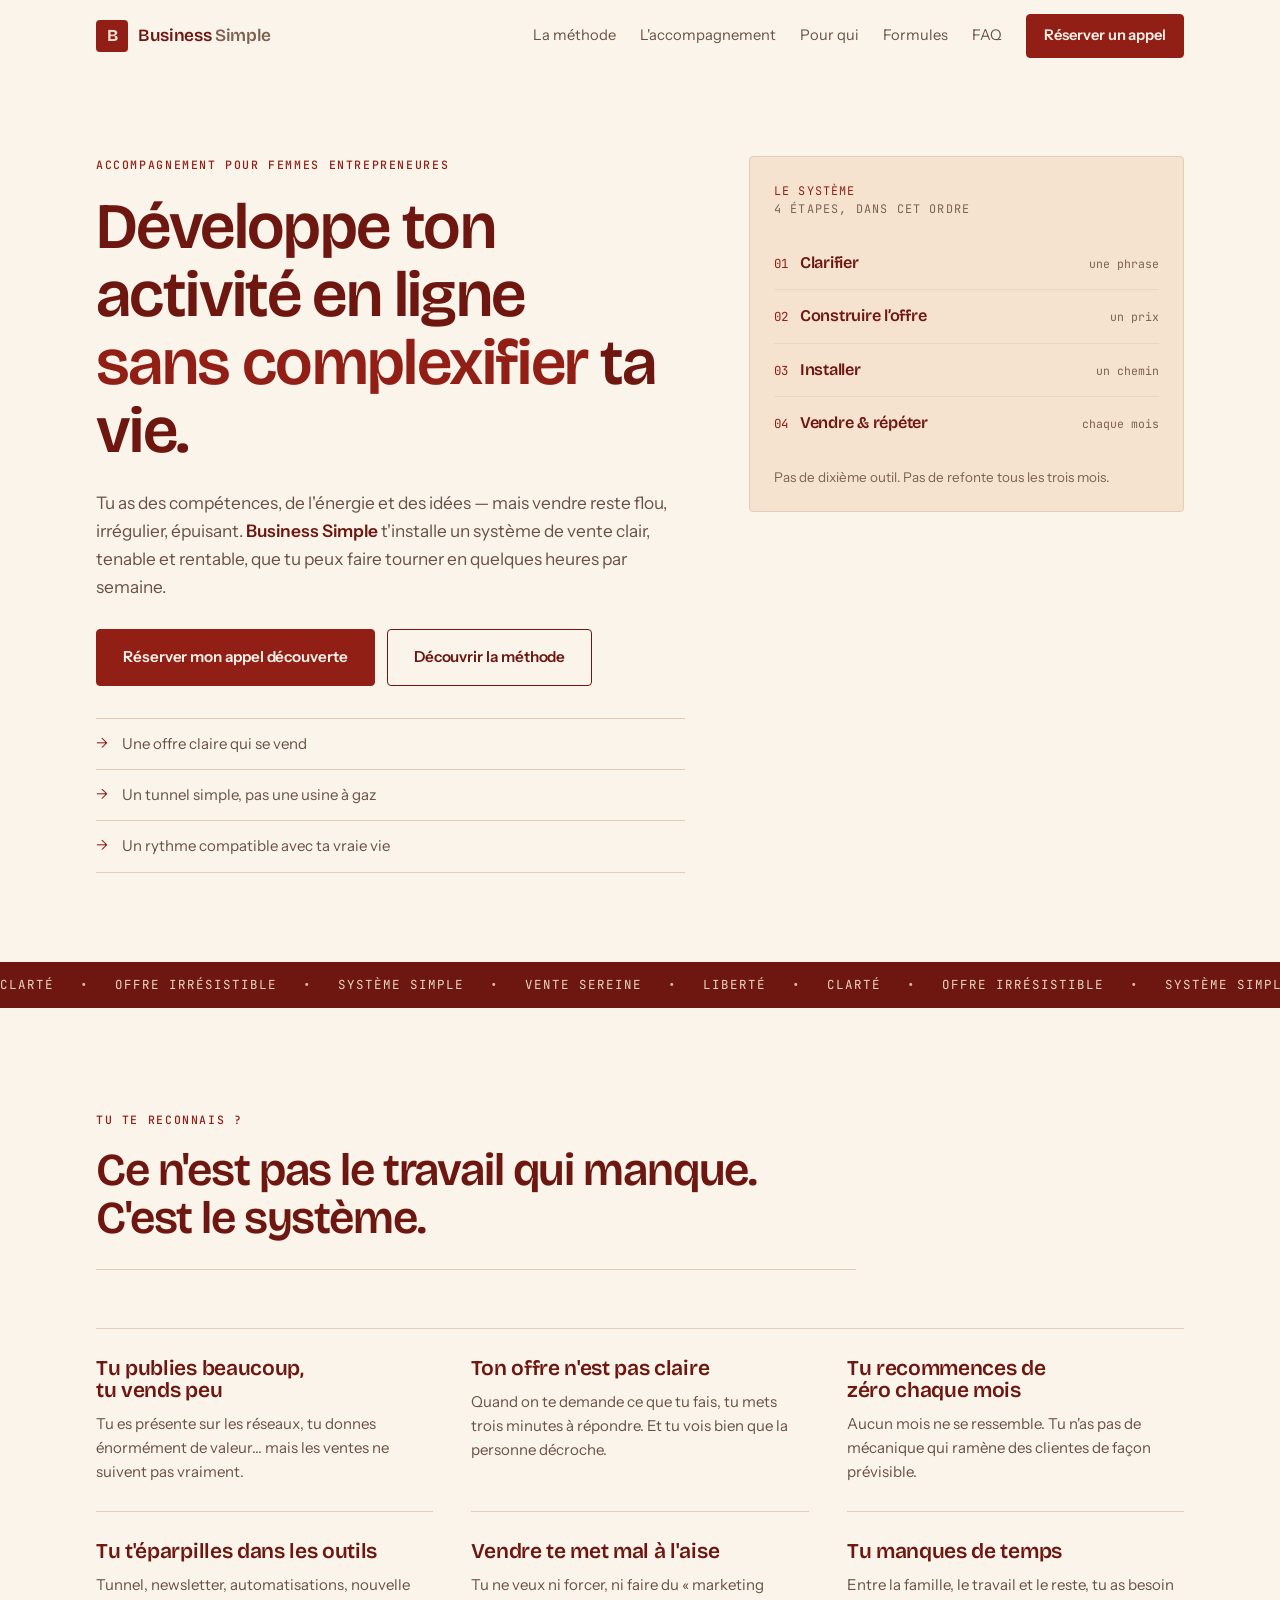
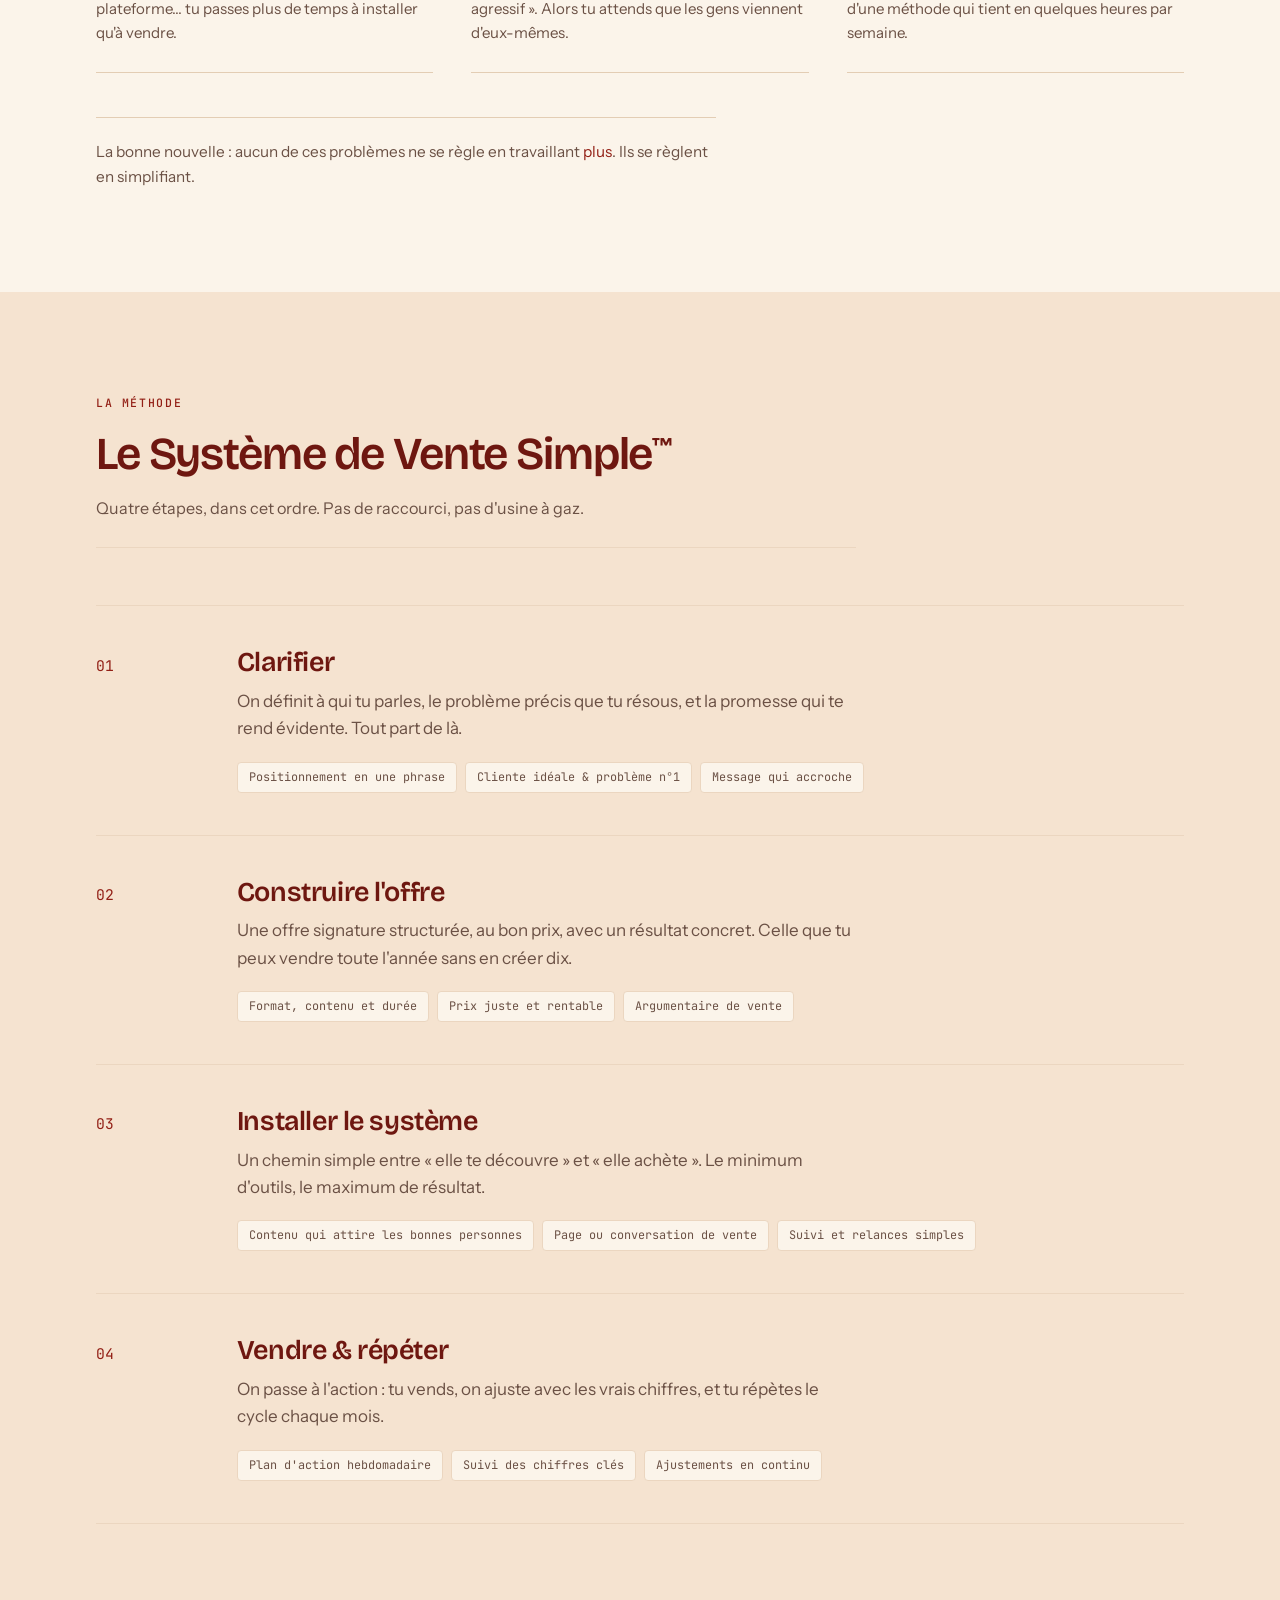
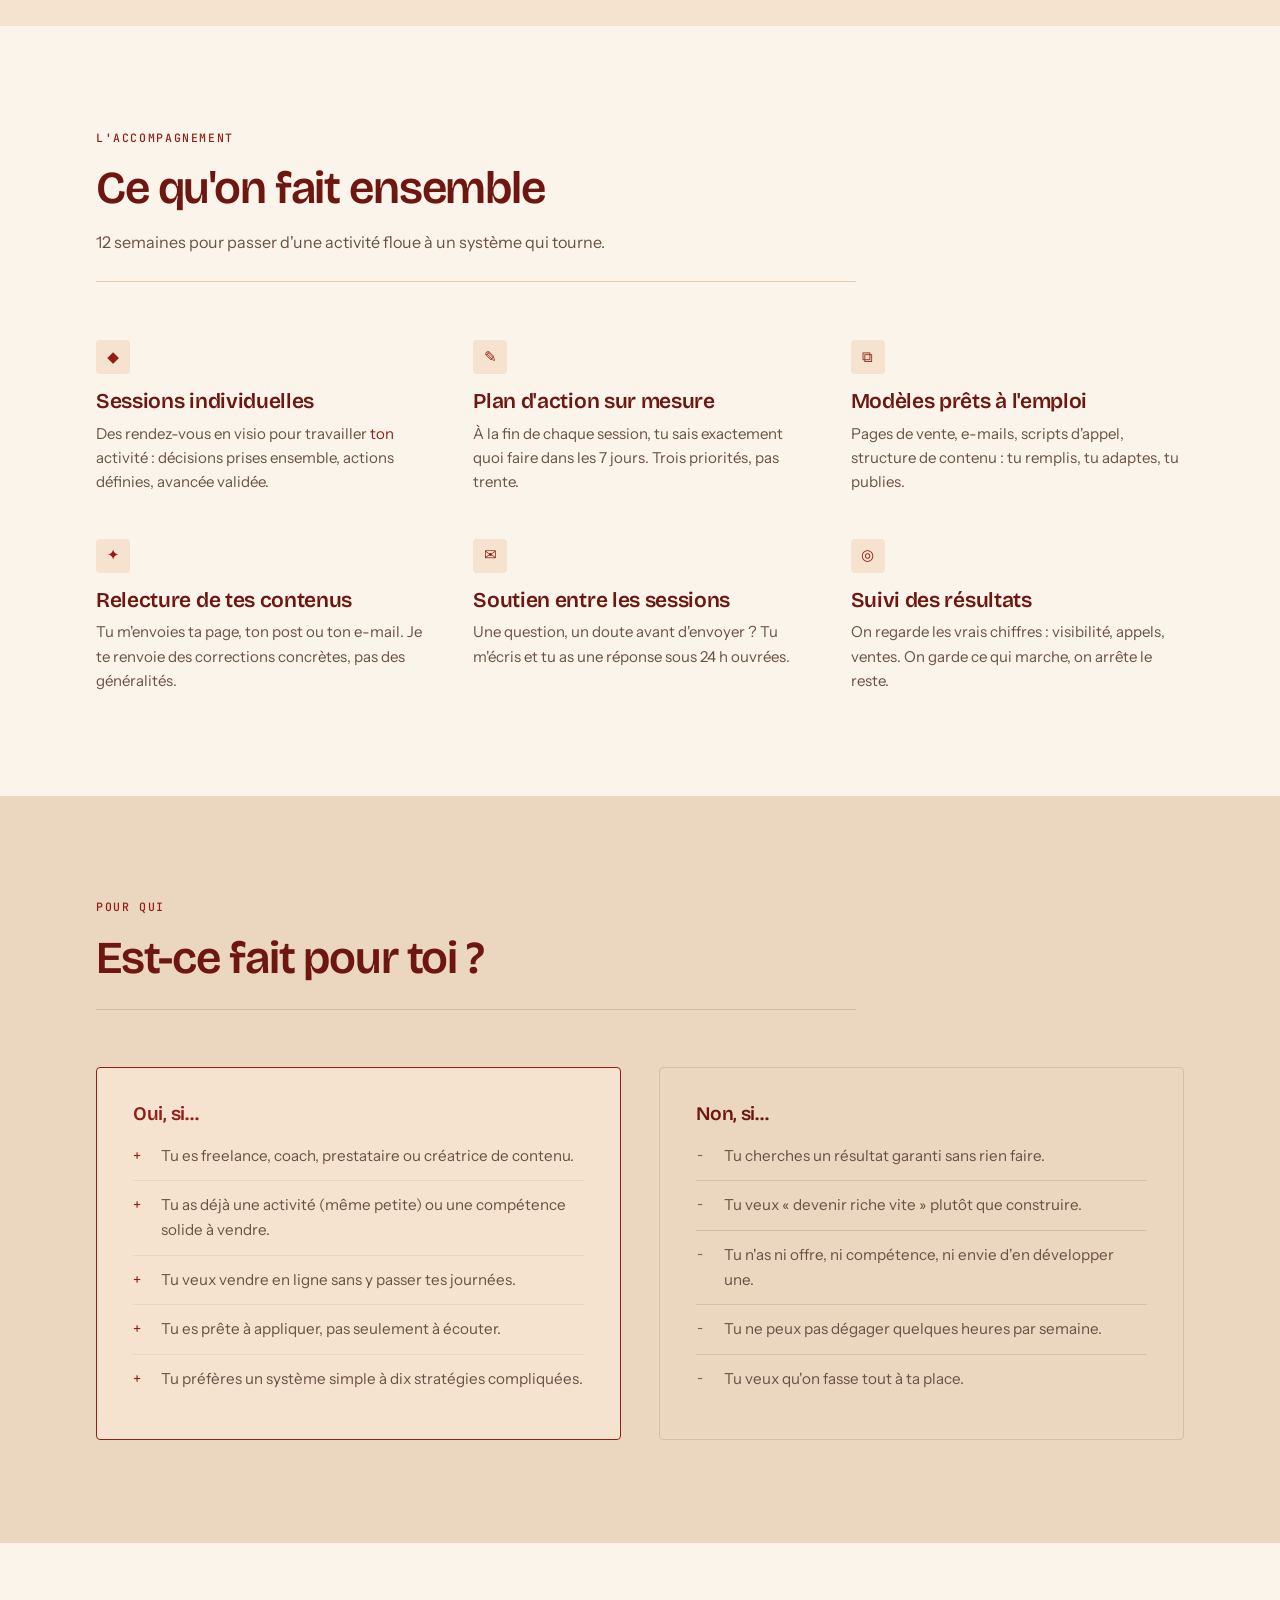
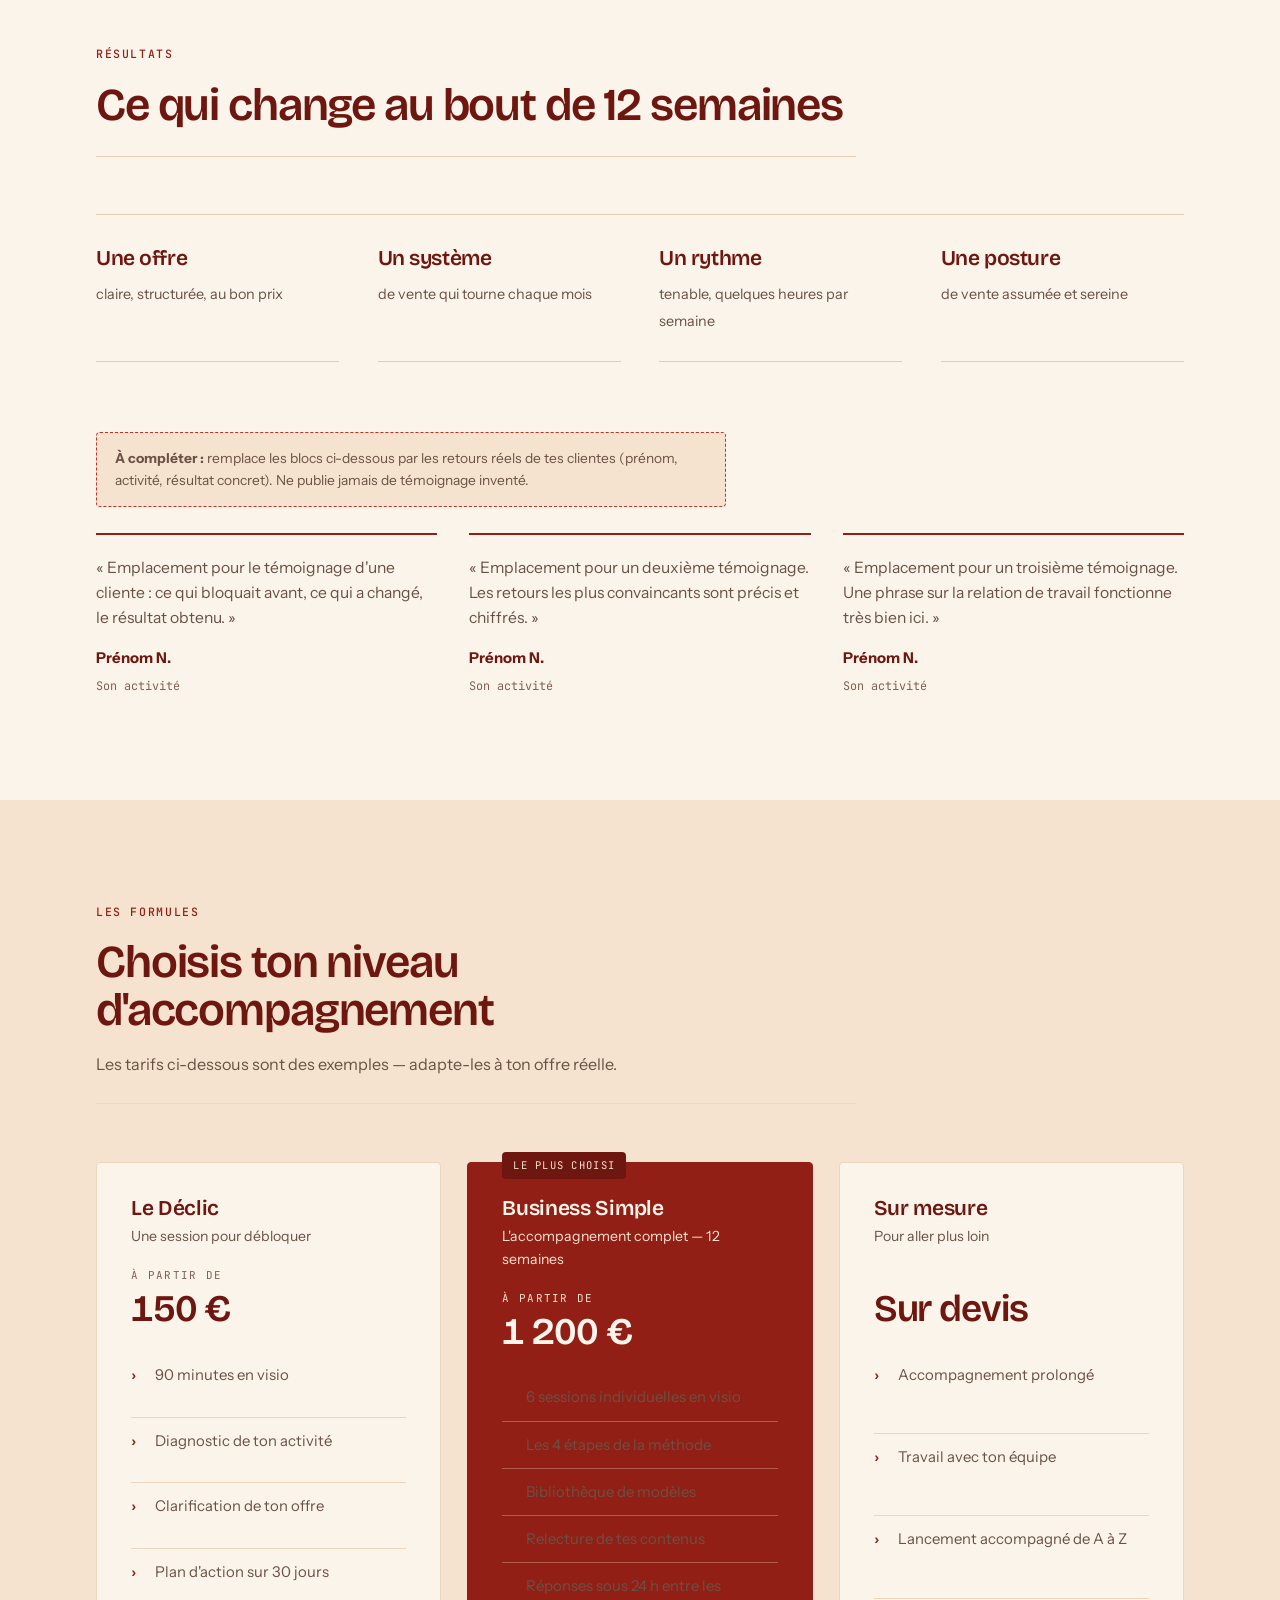
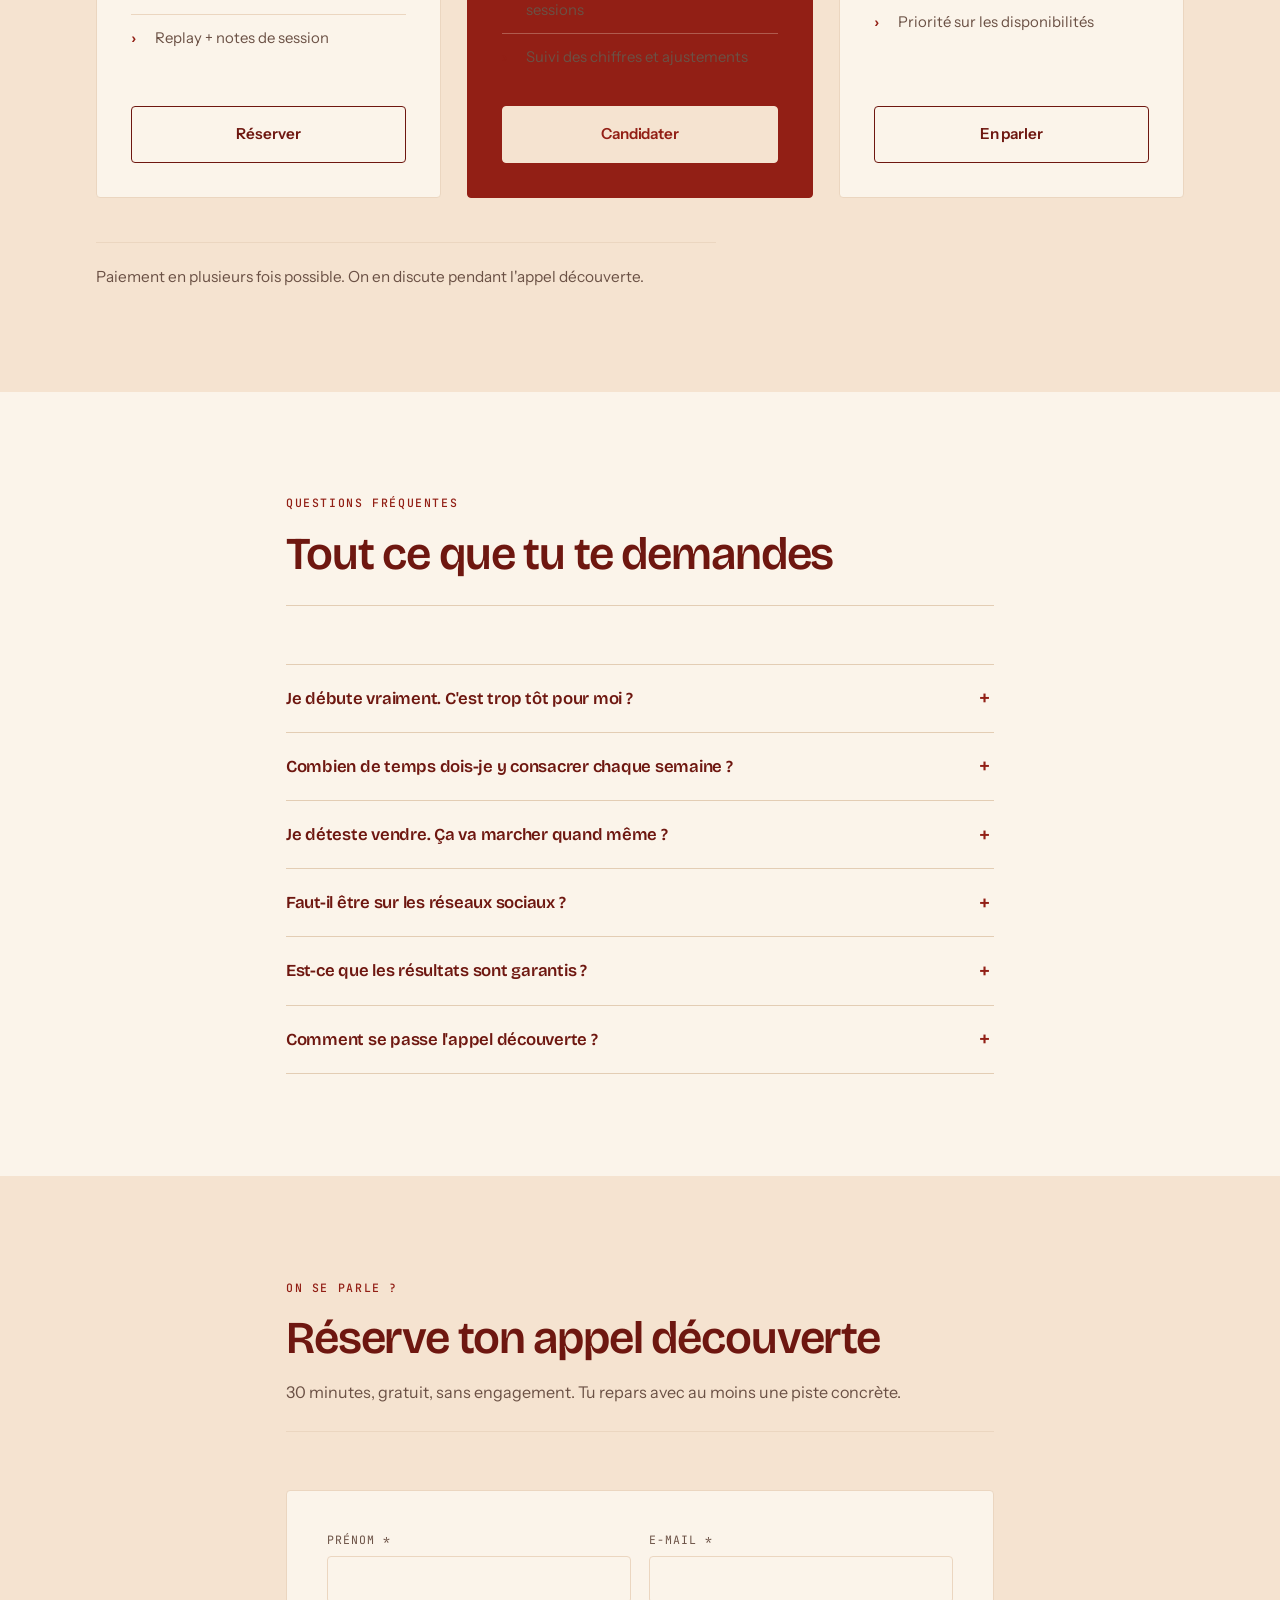
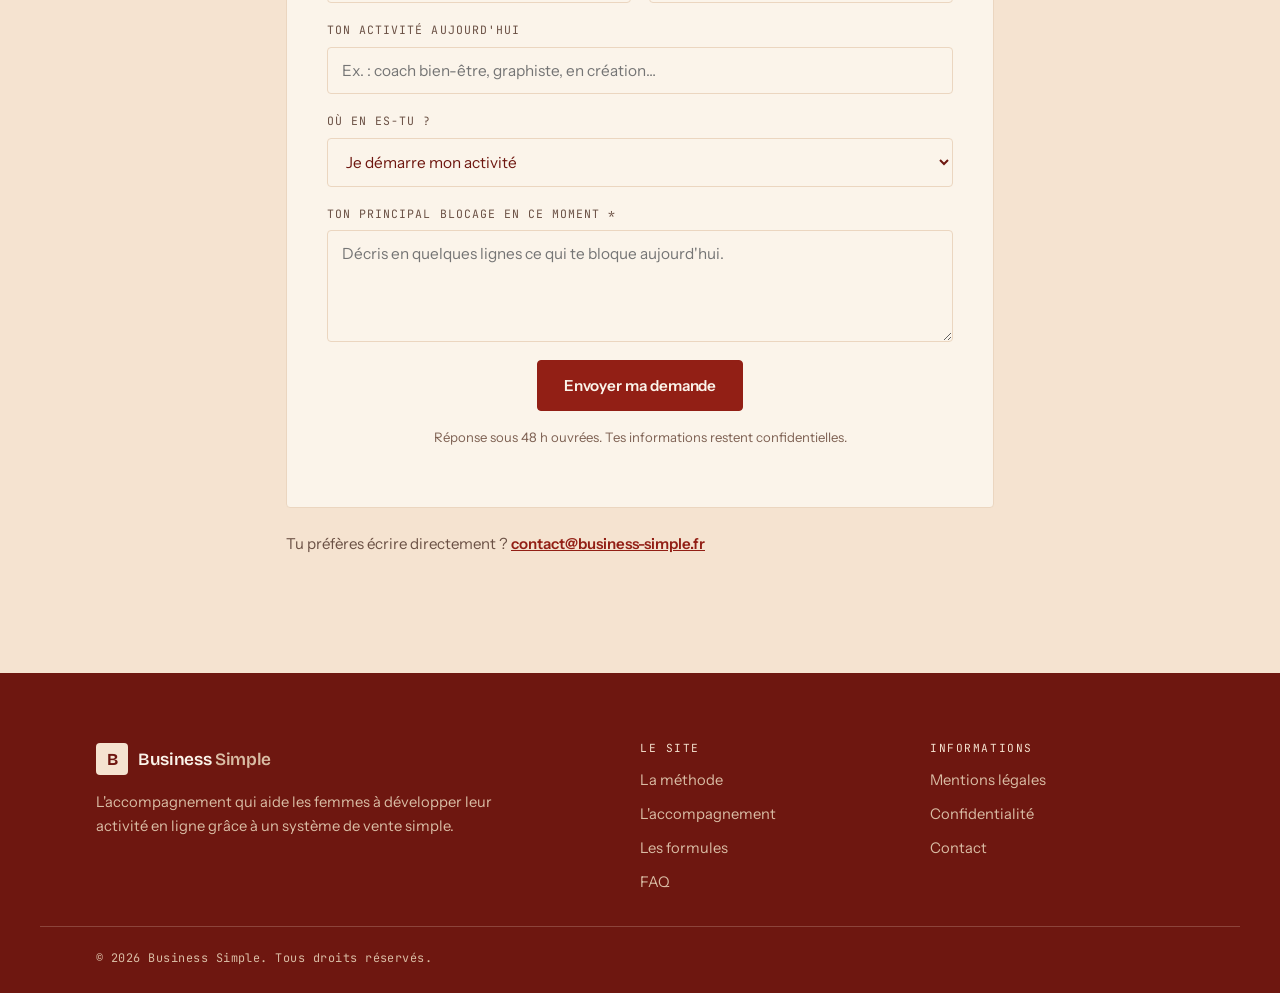
==== commit 2b366c5a: "Applique le nuancier Kozellia Remplace la palette precedente par la charte de marque : un seul axe c" ====
--- a/index.html
+++ b/index.html
@@ -5,14 +5,14 @@
 <meta name="viewport" content="width=device-width, initial-scale=1">
 <title>Business Simple — Développe ton activité en ligne avec un système de vente simple</title>
 <meta name="description" content="Business Simple accompagne les femmes entrepreneures à structurer une offre claire et un système de vente simple pour vendre en ligne sereinement, sans s'épuiser.">
-<meta name="theme-color" content="#C4227A">
+<meta name="theme-color" content="#921F15">
 
 <meta property="og:type" content="website">
 <meta property="og:title" content="Business Simple — Vendre en ligne, simplement">
 <meta property="og:description" content="L'accompagnement qui aide les femmes à développer leur activité en ligne grâce à un système de vente simple.">
 <meta property="og:locale" content="fr_FR">
 
-<link rel="icon" href="data:image/svg+xml,<svg xmlns='http://www.w3.org/2000/svg' viewBox='0 0 100 100'><rect width='100' height='100' rx='24' fill='%23C4227A'/><text x='50' y='70' font-size='58' font-family='Georgia,serif' fill='%23F0EEE9' text-anchor='middle'>B</text></svg>">
+<link rel="icon" href="data:image/svg+xml,<svg xmlns='http://www.w3.org/2000/svg' viewBox='0 0 100 100'><rect width='100' height='100' rx='24' fill='%23921F15'/><text x='50' y='70' font-size='58' font-family='Georgia,serif' fill='%23F5E3D0' text-anchor='middle'>B</text></svg>">
 
 <link rel="preconnect" href="https://fonts.googleapis.com">
 <link rel="preconnect" href="https://fonts.gstatic.com" crossorigin>
--- a/css/styles.css
+++ b/css/styles.css
@@ -1,25 +1,30 @@
 /* ============================================================
    Business Simple — feuille de style
-   Palette  : pierre / encre aubergine / fuchsia
+   Palette  : nuancier Kozellia, axe crème → bordeaux
+              aucune valeur hors de cet axe, ni #000 ni #FFF
    Type     : Bricolage Grotesque · Instrument Sans · JetBrains Mono
-   Principe : grille éditoriale, filets fins, aplats — pas de cartes
-              arrondies partout. L'accent ne sert que trois fois.
+   Principe : grille éditoriale, filets fins, aplats.
+              Le rouge signature ne sert qu'aux appels à l'action,
+              à la formule phare et aux numéros d'étapes.
    ============================================================ */
 
 :root{
   color-scheme: light;
 
-  --stone:      #EFEDE8;   /* fond général */
-  --stone-deep: #E5E2DA;   /* sections alternées */
-  --paper:      #FAF9F7;   /* surfaces surélevées */
-  --ink:        #17151A;   /* texte principal */
-  --ink-mid:    #5C5560;   /* texte secondaire */
-  --ink-soft:   #8A8289;   /* mentions */
-  --line:       #D6D2CA;   /* filets */
-  --accent:     #C4227A;   /* fuchsia — CTA, chiffres, formule phare */
-  --accent-deep:#8E1458;
-  --tint:       #F6E3EE;
-  --aubergine:  #251A2B;   /* sections foncées */
+  /* --- Nuancier Kozellia --- */
+  --papier:   #FBF4EA;   /* fond de page, respiration */
+  --creme:    #F5E3D0;   /* fond de marque */
+  --sable:    #EBD6C0;   /* cartes, séparations, survol */
+  --brique:   #B8352A;   /* états actifs, alertes douces */
+  --rouge:    #921F15;   /* signature, appels à l'action */
+  --bordeaux: #6E1710;   /* texte dense, pieds de page */
+
+  /* --- Dérivés (même axe chaud, contrastes AA vérifiés) --- */
+  --ligne:      #E3CDB4;  /* filets */
+  --encre:      var(--bordeaux);
+  --encre-mid:  #6B5145;  /* texte courant secondaire — 6,66:1 */
+  --encre-soft: #7E6153;  /* mentions, étiquettes — 5,17:1 */
+  --clair:      #D9BCA4;  /* texte secondaire sur fond foncé — 6,51:1 */
 
   --display: "Bricolage Grotesque", "Helvetica Neue", Helvetica, Arial, sans-serif;
   --body:    "Instrument Sans", system-ui, -apple-system, "Segoe UI", sans-serif;
@@ -36,8 +41,8 @@
 
 body{
   margin:0;
-  background:var(--stone);
-  color:var(--ink);
+  background:var(--papier);
+  color:var(--encre);
   font-family:var(--body);
   font-size:17px;
   line-height:1.62;
@@ -57,7 +62,7 @@
 h2{ font-size:clamp(1.9rem, 3.8vw, 2.85rem); }
 h3{ font-size:clamp(1.1rem, 1.8vw, 1.32rem); letter-spacing:-.015em; }
 p{ margin:0 0 1em; }
-em{ font-style:normal; color:var(--accent); }
+em{ font-style:normal; color:var(--rouge); }
 a{ color:inherit; }
 img{ max-width:100%; display:block; }
 sup{ font-size:.5em; vertical-align:super; }
@@ -65,65 +70,65 @@
 .wrap{ width:100%; max-width:1200px; margin-inline:auto; padding-inline:var(--gutter); }
 .wrap--narrow{ max-width:820px; }
 
-.skip-link{ position:absolute; left:-9999px; top:0; background:var(--ink); color:var(--stone); padding:12px 18px; z-index:999; }
+.skip-link{ position:absolute; left:-9999px; top:0; background:var(--bordeaux); color:var(--papier); padding:12px 18px; z-index:999; }
 .skip-link:focus{ left:0; }
 
-:focus-visible{ outline:2px solid var(--accent); outline-offset:3px; }
+:focus-visible{ outline:2px solid var(--rouge); outline-offset:3px; }
 
 /* ---------------- Étiquettes mono ---------------- */
 .eyebrow{
   font-family:var(--mono); font-size:.72rem; font-weight:500;
   letter-spacing:.14em; text-transform:uppercase;
-  color:var(--accent); margin:0 0 18px;
+  color:var(--rouge); margin:0 0 18px;
 }
 
 /* ---------------- Boutons ---------------- */
 .btn{
   display:inline-flex; align-items:center; justify-content:center;
-  background:var(--accent); color:#fff;
+  background:var(--rouge); color:var(--papier);
   font-family:var(--body); font-weight:600; font-size:.95rem; letter-spacing:-.005em;
-  padding:15px 26px; border:1.5px solid var(--accent); border-radius:var(--r);
+  padding:15px 26px; border:1.5px solid var(--rouge); border-radius:var(--r);
   text-decoration:none; cursor:pointer;
   transition:background .16s ease, border-color .16s ease, color .16s ease;
 }
-.btn:hover{ background:var(--accent-deep); border-color:var(--accent-deep); }
-
-.btn-ghost{ background:transparent; color:var(--ink); border-color:var(--ink); }
-.btn-ghost:hover{ background:var(--ink); border-color:var(--ink); color:var(--stone); }
+.btn:hover{ background:var(--bordeaux); border-color:var(--bordeaux); }
+
+.btn-ghost{ background:transparent; color:var(--encre); border-color:var(--encre); }
+.btn-ghost:hover{ background:var(--bordeaux); border-color:var(--bordeaux); color:var(--papier); }
 
 .btn-small{ padding:9px 17px; font-size:.86rem; }
 
 /* ---------------- En-tête ---------------- */
 .site-header{
   position:sticky; top:0; z-index:100;
-  background:color-mix(in srgb, var(--stone) 88%, transparent);
+  background:color-mix(in srgb, var(--papier) 90%, transparent);
   backdrop-filter:blur(10px);
   border-bottom:1px solid transparent;
   transition:border-color .2s ease;
 }
-.site-header.is-stuck{ border-bottom-color:var(--line); }
+.site-header.is-stuck{ border-bottom-color:var(--ligne); }
 .header-inner{ display:flex; align-items:center; justify-content:space-between; gap:20px; min-height:72px; }
 
 .logo{ display:inline-flex; align-items:center; gap:10px; text-decoration:none; }
 .logo-mark{
   width:32px; height:32px; flex:none; display:grid; place-items:center;
-  background:var(--accent); color:#fff;
+  background:var(--rouge); color:var(--creme);
   font-family:var(--display); font-weight:700; font-size:1.05rem; border-radius:var(--r);
 }
 .logo-text{ font-family:var(--display); font-weight:600; font-size:1.08rem; letter-spacing:-.02em; line-height:1; }
-.logo-text span{ color:var(--ink-mid); }
+.logo-text span{ color:var(--encre-soft); }
 
 .nav{ display:flex; align-items:center; gap:24px; }
-.nav a{ text-decoration:none; font-size:.92rem; color:var(--ink-mid); transition:color .16s ease; }
-.nav a:hover{ color:var(--ink); }
-.nav a.btn{ color:#fff; }
+.nav a{ text-decoration:none; font-size:.92rem; color:var(--encre-mid); transition:color .16s ease; }
+.nav a:hover{ color:var(--rouge); }
+.nav a.btn{ color:var(--papier); }
 
 .burger{
   display:none; width:42px; height:42px; padding:11px;
   background:none; border:0; cursor:pointer;
   flex-direction:column; justify-content:space-between;
 }
-.burger span{ display:block; height:1.5px; width:100%; background:var(--ink); transition:transform .22s ease, opacity .18s ease; }
+.burger span{ display:block; height:1.5px; width:100%; background:var(--encre); transition:transform .22s ease, opacity .18s ease; }
 .burger[aria-expanded="true"] span:nth-child(1){ transform:translateY(9px) rotate(45deg); }
 .burger[aria-expanded="true"] span:nth-child(2){ opacity:0; }
 .burger[aria-expanded="true"] span:nth-child(3){ transform:translateY(-9px) rotate(-45deg); }
@@ -135,237 +140,249 @@
   gap:clamp(32px,5vw,68px); align-items:start;
 }
 .hero h1{ margin-bottom:24px; }
-.lead{ font-size:clamp(1.02rem,1.35vw,1.13rem); color:var(--ink-mid); max-width:54ch; }
-.lead strong{ color:var(--ink); font-weight:600; }
+.lead{ font-size:clamp(1.02rem,1.35vw,1.13rem); color:var(--encre-mid); max-width:54ch; }
+.lead strong{ color:var(--encre); font-weight:600; }
 
 .hero-cta{ display:flex; flex-wrap:wrap; gap:12px; margin:28px 0 32px; }
 
-.hero-points{ list-style:none; margin:0; padding:0; display:grid; gap:0; border-top:1px solid var(--line); max-width:54ch; }
+.hero-points{ list-style:none; margin:0; padding:0; display:grid; gap:0; border-top:1px solid var(--ligne); max-width:54ch; }
 .hero-points li{
-  padding:13px 0 13px 26px; border-bottom:1px solid var(--line);
-  font-size:.94rem; color:var(--ink-mid); position:relative;
-}
-.hero-points li::before{
-  content:"→"; position:absolute; left:0; color:var(--accent); font-size:.9rem;
-}
+  padding:13px 0 13px 26px; border-bottom:1px solid var(--ligne);
+  font-size:.94rem; color:var(--encre-mid); position:relative;
+}
+.hero-points li::before{ content:"→"; position:absolute; left:0; color:var(--rouge); font-size:.9rem; }
 
 /* schéma du système */
 .hero-schema{
-  background:var(--paper); border:1px solid var(--line); border-radius:var(--r);
+  background:var(--creme); border:1px solid var(--ligne); border-radius:var(--r);
   padding:26px 24px 22px;
 }
 .schema-title{
   font-family:var(--mono); font-size:.74rem; letter-spacing:.1em; text-transform:uppercase;
-  color:var(--ink-soft); margin:0 0 18px; line-height:1.5;
-}
-.schema-title span{ display:block; color:var(--accent); }
-.schema-list{ list-style:none; margin:0 0 18px; padding:0; counter-reset:none; }
+  color:var(--encre-soft); margin:0 0 18px; line-height:1.5;
+}
+.schema-title span{ display:block; color:var(--rouge); }
+.schema-list{ list-style:none; margin:0 0 18px; padding:0; }
 .schema-list li{
   display:grid; grid-template-columns:auto 1fr auto; align-items:baseline; gap:12px;
-  padding:13px 0; border-top:1px solid var(--line); position:relative;
+  padding:13px 0; border-top:1px solid var(--sable);
 }
 .schema-list li:first-child{ border-top:0; }
-.schema-num{ font-family:var(--mono); font-size:.78rem; color:var(--accent); }
+.schema-num{ font-family:var(--mono); font-size:.78rem; color:var(--rouge); }
 .schema-label{ font-family:var(--display); font-weight:600; font-size:1.02rem; letter-spacing:-.015em; }
-.schema-out{ font-family:var(--mono); font-size:.72rem; color:var(--ink-soft); text-align:right; }
-.schema-foot{ font-size:.84rem; color:var(--ink-soft); margin:0; }
+.schema-out{ font-family:var(--mono); font-size:.72rem; color:var(--encre-soft); text-align:right; }
+.schema-foot{ font-size:.84rem; color:var(--encre-soft); margin:0; }
 
 /* ---------------- Bandeau ---------------- */
-.marquee{ overflow:hidden; background:var(--ink); color:var(--stone); padding:13px 0; user-select:none; }
+.marquee{ overflow:hidden; background:var(--bordeaux); color:var(--sable); padding:13px 0; user-select:none; }
 .marquee-track{
   display:flex; gap:26px; width:max-content; white-space:nowrap;
   animation:scroll 34s linear infinite;
   font-family:var(--mono); font-size:.78rem; letter-spacing:.16em; text-transform:uppercase;
 }
-.marquee-track span:nth-child(even){ color:var(--accent); }
+.marquee-track span:nth-child(even){ color:var(--clair); }
 @keyframes scroll{ from{ transform:translateX(0); } to{ transform:translateX(-50%); } }
 
 /* ---------------- Sections ---------------- */
 .section{ padding-block:var(--section-y); }
-.section--sand{ background:var(--stone-deep); }
-.section--dark{ background:var(--aubergine); color:#E8E2E6; }
-.section--dark .eyebrow{ color:#E88BB8; }
-.section--cta{ background:var(--stone-deep); }
+.section--sand{ background:var(--creme); }
+/* Section « Pour qui » : troisième palier de fond, pas un aplat rouge.
+   La charte réserve le bordeaux au texte dense et au pied de page. */
+.section--dark{ background:var(--sable); color:var(--encre); }
+.section--dark .eyebrow{ color:var(--rouge); }
+.section--cta{ background:var(--creme); }
 
 .section-head{
   max-width:760px; margin:0 0 clamp(34px,4.5vw,58px);
-  padding-bottom:26px; border-bottom:1px solid var(--line);
-}
-.section--dark .section-head{ border-bottom-color:rgba(255,255,255,.15); }
+  padding-bottom:26px; border-bottom:1px solid var(--ligne);
+}
+.section--sand .section-head,
+.section--cta .section-head{ border-bottom-color:var(--sable); }
+.section--dark .section-head{ border-bottom-color:#D9BFA2; }
 .section-head h2{ margin-bottom:.35em; }
 .section-head h2:last-child{ margin-bottom:0; }
-.section-sub{ color:var(--ink-mid); font-size:1.01rem; margin:0; max-width:58ch; }
-.section--dark .section-sub{ color:#B5AAB2; }
+.section-sub{ color:var(--encre-mid); font-size:1.01rem; margin:0; max-width:58ch; }
+.section--dark .section-sub{ color:var(--encre-mid); }
 .section-note{
-  color:var(--ink-mid); max-width:62ch; font-size:.96rem;
-  margin:clamp(28px,3.6vw,44px) 0 0; padding-top:22px; border-top:1px solid var(--line);
-}
+  color:var(--encre-mid); max-width:62ch; font-size:.96rem;
+  margin:clamp(28px,3.6vw,44px) 0 0; padding-top:22px; border-top:1px solid var(--ligne);
+}
+.section--sand .section-note{ border-top-color:var(--sable); }
 
 /* ---------------- Problème ---------------- */
-.pain-grid{ display:grid; grid-template-columns:repeat(auto-fit, minmax(272px,1fr)); gap:0 clamp(20px,3vw,40px); border-top:1px solid var(--line); }
-.pain{ padding:28px 0 26px; border-bottom:1px solid var(--line); }
+.pain-grid{
+  display:grid; grid-template-columns:repeat(auto-fit, minmax(272px,1fr));
+  gap:0 clamp(20px,3vw,40px); border-top:1px solid var(--ligne);
+}
+.pain{ padding:28px 0 26px; border-bottom:1px solid var(--ligne); }
 .pain h3{ margin-bottom:.5em; }
-.pain p{ color:var(--ink-mid); font-size:.94rem; margin:0; max-width:42ch; }
+.pain p{ color:var(--encre-mid); font-size:.94rem; margin:0; max-width:42ch; }
 
 /* ---------------- Étapes ---------------- */
-.steps{ list-style:none; margin:0; padding:0; display:grid; gap:0; border-top:1px solid var(--line); }
+.steps{ list-style:none; margin:0; padding:0; display:grid; gap:0; border-top:1px solid var(--sable); }
 .step{
   display:grid; grid-template-columns:clamp(64px,8vw,120px) 1fr;
   gap:clamp(16px,3vw,40px); align-items:start;
-  padding:clamp(26px,3.4vw,42px) 0; border-bottom:1px solid var(--line);
-}
-.step-num{ font-family:var(--mono); font-size:.92rem; color:var(--accent); padding-top:.35em; }
+  padding:clamp(26px,3.4vw,42px) 0; border-bottom:1px solid var(--sable);
+}
+.step-num{ font-family:var(--mono); font-size:.92rem; color:var(--rouge); padding-top:.35em; }
 .step h3{ font-size:clamp(1.25rem,2.4vw,1.7rem); margin-bottom:.4em; }
-.step p{ color:var(--ink-mid); margin-bottom:1.1em; max-width:56ch; }
+.step p{ color:var(--encre-mid); margin-bottom:1.1em; max-width:56ch; }
 .step ul{ margin:0; padding:0; list-style:none; display:flex; flex-wrap:wrap; gap:8px; }
 .step ul li{
-  font-family:var(--mono); font-size:.74rem; color:var(--ink-mid);
-  border:1px solid var(--line); border-radius:var(--r); padding:5px 11px; background:var(--paper);
+  font-family:var(--mono); font-size:.74rem; color:var(--encre-mid);
+  border:1px solid var(--sable); border-radius:var(--r); padding:5px 11px; background:var(--papier);
 }
 
 /* ---------------- Accompagnement ---------------- */
 .features{ display:grid; grid-template-columns:repeat(auto-fit, minmax(276px,1fr)); gap:clamp(28px,3.5vw,44px); }
 .feature .icon{
   width:34px; height:34px; display:grid; place-items:center; margin-bottom:16px;
-  background:var(--tint); color:var(--accent); border-radius:var(--r); font-size:.95rem;
+  background:var(--creme); color:var(--rouge); border-radius:var(--r); font-size:.95rem;
 }
 .feature h3{ margin-bottom:.45em; }
-.feature p{ color:var(--ink-mid); font-size:.94rem; margin:0; max-width:40ch; }
+.feature p{ color:var(--encre-mid); font-size:.94rem; margin:0; max-width:40ch; }
 
 /* ---------------- Pour qui ---------------- */
 .fit-grid{ display:grid; grid-template-columns:repeat(auto-fit, minmax(298px,1fr)); gap:clamp(24px,3vw,40px); }
-.fit{ border:1px solid rgba(255,255,255,.16); border-radius:var(--r); padding:clamp(26px,3.2vw,36px); }
-.fit--yes{ border-color:rgba(232,139,184,.55); background:rgba(196,34,122,.08); }
+.fit{ border:1px solid #D9BFA2; border-radius:var(--r); padding:clamp(26px,3.2vw,36px); }
+.fit--yes{ border-color:var(--rouge); background:var(--creme); }
 .fit h3{ margin-bottom:1em; font-size:1.2rem; }
+.fit--yes h3{ color:var(--rouge); }
 .fit ul{ margin:0; padding:0; list-style:none; display:grid; gap:0; }
-.fit li{ position:relative; padding:12px 0 12px 28px; color:#CEC4CB; font-size:.95rem; border-top:1px solid rgba(255,255,255,.1); }
+.fit li{
+  position:relative; padding:12px 0 12px 28px; color:var(--encre-mid); font-size:.95rem;
+  border-top:1px solid #D9BFA2;
+}
+.fit--yes li{ border-top-color:var(--sable); }
 .fit li:first-child{ border-top:0; padding-top:0; }
 .fit li::before{ position:absolute; left:0; font-family:var(--mono); font-size:.85rem; }
-.fit--yes li::before{ content:"+"; color:#E88BB8; }
-.fit--no li::before{ content:"−"; color:#8C7F88; }
+.fit--yes li::before{ content:"+"; color:var(--rouge); }
+.fit--no li::before{ content:"−"; color:var(--encre-soft); }
 
 /* ---------------- Résultats ---------------- */
 .results{
-  display:grid; grid-template-columns:repeat(auto-fit, minmax(200px,1fr)); gap:0;
-  border-top:1px solid var(--line); margin-bottom:clamp(42px,5.5vw,76px);
-}
-.result{ padding:26px 22px 26px 0; border-bottom:1px solid var(--line); }
+  display:grid; grid-template-columns:repeat(auto-fit, minmax(200px,1fr)); gap:0 clamp(20px,3vw,40px);
+  border-top:1px solid var(--ligne); margin-bottom:clamp(42px,5.5vw,76px);
+}
+.result{ padding:26px 0; border-bottom:1px solid var(--ligne); }
 .result strong{
   display:block; font-family:var(--display); font-weight:600; font-size:1.32rem;
   letter-spacing:-.02em; margin-bottom:4px;
 }
-.result span{ color:var(--ink-mid); font-size:.9rem; }
+.result span{ color:var(--encre-mid); font-size:.9rem; }
 
 .testimonial-note{
-  border:1px dashed var(--accent); border-radius:var(--r); background:var(--tint);
-  padding:14px 18px; font-size:.86rem; color:var(--ink-mid); margin:0 0 26px; max-width:70ch;
+  border:1px dashed var(--brique); border-radius:var(--r); background:var(--creme);
+  padding:14px 18px; font-size:.86rem; color:var(--encre-mid); margin:0 0 26px; max-width:70ch;
 }
 .testi-grid{ display:grid; grid-template-columns:repeat(auto-fit, minmax(268px,1fr)); gap:clamp(20px,2.6vw,32px); }
-.testi{ margin:0; padding-top:20px; border-top:2px solid var(--ink); }
-.testi p{ font-size:.98rem; color:var(--ink-mid); }
+.testi{ margin:0; padding-top:20px; border-top:2px solid var(--rouge); }
+.testi p{ font-size:.98rem; color:var(--encre-mid); }
 .testi footer strong{ display:block; font-size:.93rem; }
-.testi footer span{ font-family:var(--mono); font-size:.74rem; color:var(--ink-soft); }
+.testi footer span{ font-family:var(--mono); font-size:.74rem; color:var(--encre-soft); }
 
 /* ---------------- Formules ---------------- */
 .plans{ display:grid; grid-template-columns:repeat(auto-fit, minmax(286px,1fr)); gap:clamp(18px,2.2vw,26px); align-items:stretch; }
 .plan{
-  background:var(--paper); border:1px solid var(--line); border-radius:var(--r);
+  background:var(--papier); border:1px solid var(--sable); border-radius:var(--r);
   padding:clamp(26px,3vw,34px); display:flex; flex-direction:column; position:relative;
 }
-.plan--featured{ background:var(--accent); border-color:var(--accent); color:#fff; }
+.plan--featured{ background:var(--rouge); border-color:var(--rouge); color:var(--papier); }
 .plan--featured .plan-tag,
 .plan--featured .price span,
-.plan--featured li{ color:rgba(255,255,255,.82); }
-.plan--featured li::before{ color:#fff; }
+.plan--featured li{ color:var(--creme); }
+.plan--featured li::before{ color:var(--creme); }
 .badge{
   position:absolute; top:-11px; left:clamp(26px,3vw,34px);
-  background:var(--ink); color:#fff;
+  background:var(--bordeaux); color:var(--creme);
   font-family:var(--mono); font-size:.66rem; letter-spacing:.12em; text-transform:uppercase;
   padding:5px 11px; border-radius:var(--r); white-space:nowrap;
 }
 .plan h3{ margin-bottom:.3em; }
-.plan-tag{ font-size:.88rem; color:var(--ink-mid); margin-bottom:22px; }
+.plan-tag{ font-size:.88rem; color:var(--encre-mid); margin-bottom:22px; }
 .price{
   font-family:var(--display); font-weight:600; font-size:2.35rem; line-height:1;
   letter-spacing:-.03em; font-variant-numeric:tabular-nums; margin:0 0 24px;
 }
 .price span{
   display:block; font-family:var(--mono); font-size:.68rem; font-weight:400;
-  letter-spacing:.12em; text-transform:uppercase; color:var(--ink-soft); margin-bottom:9px; min-height:1em;
+  letter-spacing:.12em; text-transform:uppercase; color:var(--encre-soft); margin-bottom:9px; min-height:1em;
 }
 .plan ul{ list-style:none; margin:0 0 26px; padding:0; display:grid; gap:0; flex:1; }
 .plan li{
-  position:relative; padding:11px 0 11px 24px; font-size:.93rem; color:var(--ink-mid);
-  border-top:1px solid var(--line);
-}
-.plan--featured li{ border-top-color:rgba(255,255,255,.24); }
+  position:relative; padding:11px 0 11px 24px; font-size:.93rem; color:var(--encre-mid);
+  border-top:1px solid var(--sable);
+}
+.plan--featured li{ border-top-color:rgba(245,227,208,.3); }
 .plan li:first-child{ border-top:0; }
-.plan li::before{ content:"›"; position:absolute; left:0; color:var(--accent); font-weight:600; }
+.plan li::before{ content:"›"; position:absolute; left:0; color:var(--rouge); font-weight:600; }
 .plan .btn{ width:100%; }
-.plan--featured .btn{ background:#fff; color:var(--accent); border-color:#fff; }
-.plan--featured .btn:hover{ background:var(--ink); border-color:var(--ink); color:#fff; }
+.plan--featured .btn{ background:var(--creme); color:var(--rouge); border-color:var(--creme); }
+.plan--featured .btn:hover{ background:var(--bordeaux); border-color:var(--bordeaux); color:var(--creme); }
 
 /* ---------------- FAQ ---------------- */
-.faq-list{ display:grid; gap:0; border-top:1px solid var(--line); }
-.faq{ border-bottom:1px solid var(--line); }
+.faq-list{ display:grid; gap:0; border-top:1px solid var(--ligne); }
+.faq{ border-bottom:1px solid var(--ligne); }
 .faq summary{
   cursor:pointer; list-style:none; position:relative;
   padding:20px 40px 20px 0;
   font-family:var(--display); font-weight:600; font-size:1.05rem; letter-spacing:-.015em;
 }
 .faq summary::-webkit-details-marker{ display:none; }
+.faq summary:hover{ color:var(--brique); }
 .faq summary::after{
   content:"+"; position:absolute; right:4px; top:50%; transform:translateY(-50%);
-  font-family:var(--mono); font-size:1.15rem; color:var(--accent); transition:transform .2s ease;
+  font-family:var(--mono); font-size:1.15rem; color:var(--rouge); transition:transform .2s ease;
 }
 .faq[open] summary::after{ transform:translateY(-50%) rotate(45deg); }
-.faq p{ margin:0 0 20px; color:var(--ink-mid); font-size:.95rem; max-width:64ch; }
+.faq p{ margin:0 0 20px; color:var(--encre-mid); font-size:.95rem; max-width:64ch; }
 
 /* ---------------- Formulaire ---------------- */
 .form{
   display:grid; grid-template-columns:1fr 1fr; gap:18px;
-  background:var(--paper); border:1px solid var(--line); border-radius:var(--r);
+  background:var(--papier); border:1px solid var(--sable); border-radius:var(--r);
   padding:clamp(24px,3.2vw,40px);
 }
 .field{ display:flex; flex-direction:column; gap:7px; }
 .field--full{ grid-column:1 / -1; }
-.field label{ font-family:var(--mono); font-size:.72rem; letter-spacing:.09em; text-transform:uppercase; color:var(--ink-mid); }
+.field label{ font-family:var(--mono); font-size:.72rem; letter-spacing:.09em; text-transform:uppercase; color:var(--encre-mid); }
 .field input,.field select,.field textarea{
-  font-family:var(--body); font-size:.96rem; color:var(--ink);
-  background:#fff; border:1px solid var(--line); border-radius:var(--r);
+  font-family:var(--body); font-size:.96rem; color:var(--encre);
+  background:var(--papier); border:1px solid var(--sable); border-radius:var(--r);
   padding:13px 14px; width:100%;
-  transition:border-color .16s ease;
+  transition:border-color .16s ease, background .16s ease;
 }
 .field textarea{ resize:vertical; min-height:112px; }
-.field input:focus,.field select:focus,.field textarea:focus{ border-color:var(--accent); outline:none; }
-.field input[aria-invalid="true"],.field textarea[aria-invalid="true"]{ border-color:#B3261E; }
+.field input:focus,.field select:focus,.field textarea:focus{ border-color:var(--rouge); outline:none; }
+.field input[aria-invalid="true"],.field textarea[aria-invalid="true"]{ border-color:var(--brique); background:#FBEAE7; }
 
 .form-actions{ display:flex; flex-wrap:wrap; align-items:center; gap:16px; }
-.form-help{ font-size:.82rem; color:var(--ink-soft); margin:0; flex:1; min-width:190px; }
+.form-help{ font-size:.82rem; color:var(--encre-soft); margin:0; flex:1; min-width:190px; }
 .form-status{ grid-column:1 / -1; margin:0; font-size:.91rem; }
-.form-status.ok{ color:#1E6B45; }
-.form-status.error{ color:#B3261E; }
-
-.contact-alt{ margin-top:24px; color:var(--ink-mid); font-size:.94rem; }
-.contact-alt a{ color:var(--accent); font-weight:600; }
+.form-status.ok{ color:var(--bordeaux); font-weight:600; }
+.form-status.error{ color:var(--brique); font-weight:600; }
+
+.contact-alt{ margin-top:24px; color:var(--encre-mid); font-size:.94rem; }
+.contact-alt a{ color:var(--rouge); font-weight:600; }
 
 /* ---------------- Pied de page ---------------- */
-.site-footer{ background:var(--ink); color:#A49CA6; padding-block:clamp(46px,6vw,70px) 24px; }
-.site-footer .logo-mark{ background:var(--accent); color:#fff; }
-.site-footer .logo-text{ color:#F2EFF2; }
-.site-footer .logo-text span{ color:#A49CA6; }
+.site-footer{ background:var(--bordeaux); color:var(--clair); padding-block:clamp(46px,6vw,70px) 24px; }
+.site-footer .logo-mark{ background:var(--creme); color:var(--bordeaux); }
+.site-footer .logo-text{ color:var(--papier); }
+.site-footer .logo-text span{ color:var(--clair); }
 .footer-inner{
   display:grid; grid-template-columns:2fr 1fr 1fr; gap:36px;
-  padding-bottom:32px; border-bottom:1px solid rgba(255,255,255,.13);
+  padding-bottom:32px; border-bottom:1px solid rgba(245,227,208,.22);
 }
 .footer-brand p{ margin-top:16px; font-size:.92rem; max-width:40ch; }
 .footer-nav{ display:flex; flex-direction:column; gap:10px; }
 .footer-nav h4{
   font-family:var(--mono); font-weight:400; font-size:.7rem;
-  letter-spacing:.14em; text-transform:uppercase; color:#E88BB8; margin:0 0 4px;
+  letter-spacing:.14em; text-transform:uppercase; color:var(--creme); margin:0 0 4px;
 }
 .footer-nav a{ text-decoration:none; font-size:.92rem; transition:color .16s ease; }
-.footer-nav a:hover{ color:#F2EFF2; }
+.footer-nav a:hover{ color:var(--papier); }
 .footer-bottom{ padding-top:22px; }
 .footer-bottom p{ margin:0; font-family:var(--mono); font-size:.74rem; letter-spacing:.04em; }
 
@@ -373,13 +390,13 @@
 .legal{ padding-block:clamp(46px,6.5vw,86px); }
 .legal h1{ font-size:clamp(2rem,4vw,3rem); margin-bottom:.5em; }
 .legal h2{ font-size:clamp(1.2rem,2.2vw,1.55rem); margin-top:2em; }
-.legal p,.legal li{ color:var(--ink-mid); font-size:.97rem; }
+.legal p,.legal li{ color:var(--encre-mid); font-size:.97rem; }
 .legal ul{ padding-left:1.1em; }
 .legal .placeholder{
-  font-family:var(--mono); font-size:.86em; color:var(--accent);
-  background:var(--tint); border-radius:var(--r); padding:1px 6px;
-}
-.back-link{ display:inline-block; margin-top:40px; color:var(--accent); font-weight:600; }
+  font-family:var(--mono); font-size:.86em; color:var(--rouge);
+  background:var(--creme); border-radius:var(--r); padding:1px 6px;
+}
+.back-link{ display:inline-block; margin-top:40px; color:var(--rouge); font-weight:600; }
 
 @media (min-width: 900px){
   .pain-grid,
@@ -398,15 +415,14 @@
   .nav{
     position:fixed; inset:72px 0 auto; z-index:99;
     flex-direction:column; align-items:stretch; gap:0;
-    background:var(--stone); border-bottom:1px solid var(--line);
+    background:var(--papier); border-bottom:1px solid var(--ligne);
     padding:6px var(--gutter) 24px;
     transform:translateY(-140%); transition:transform .28s ease;
   }
   .nav.is-open{ transform:translateY(0); }
-  .nav a{ padding:15px 0; border-bottom:1px solid var(--line); font-size:1rem; color:var(--ink); }
-  .nav a.btn{ margin-top:18px; border-bottom:0; justify-content:center; }
+  .nav a{ padding:15px 0; border-bottom:1px solid var(--ligne); font-size:1rem; color:var(--encre); }
+  .nav a.btn{ margin-top:18px; border-bottom:0; justify-content:center; color:var(--papier); }
   .step{ grid-template-columns:1fr; gap:6px; }
-  .pain{ padding-right:0; }
   .form{ grid-template-columns:1fr; }
 }
 
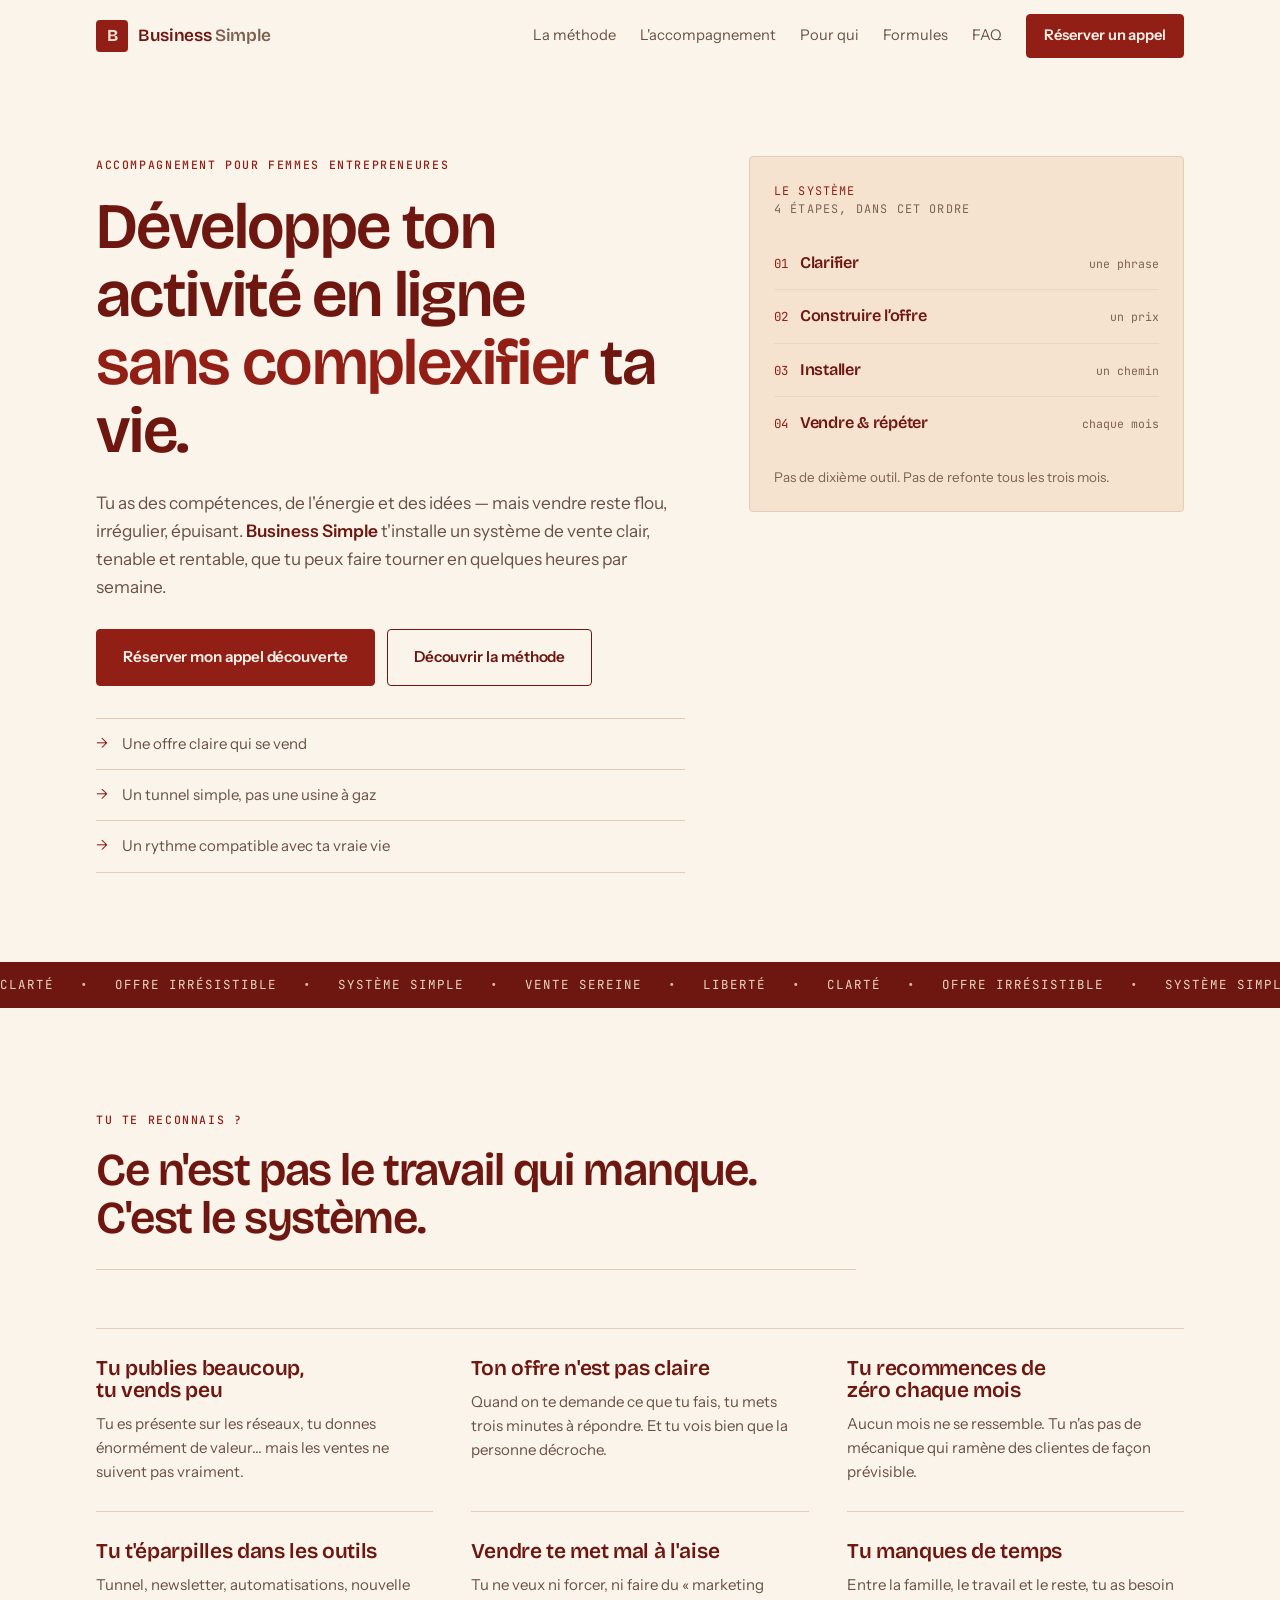
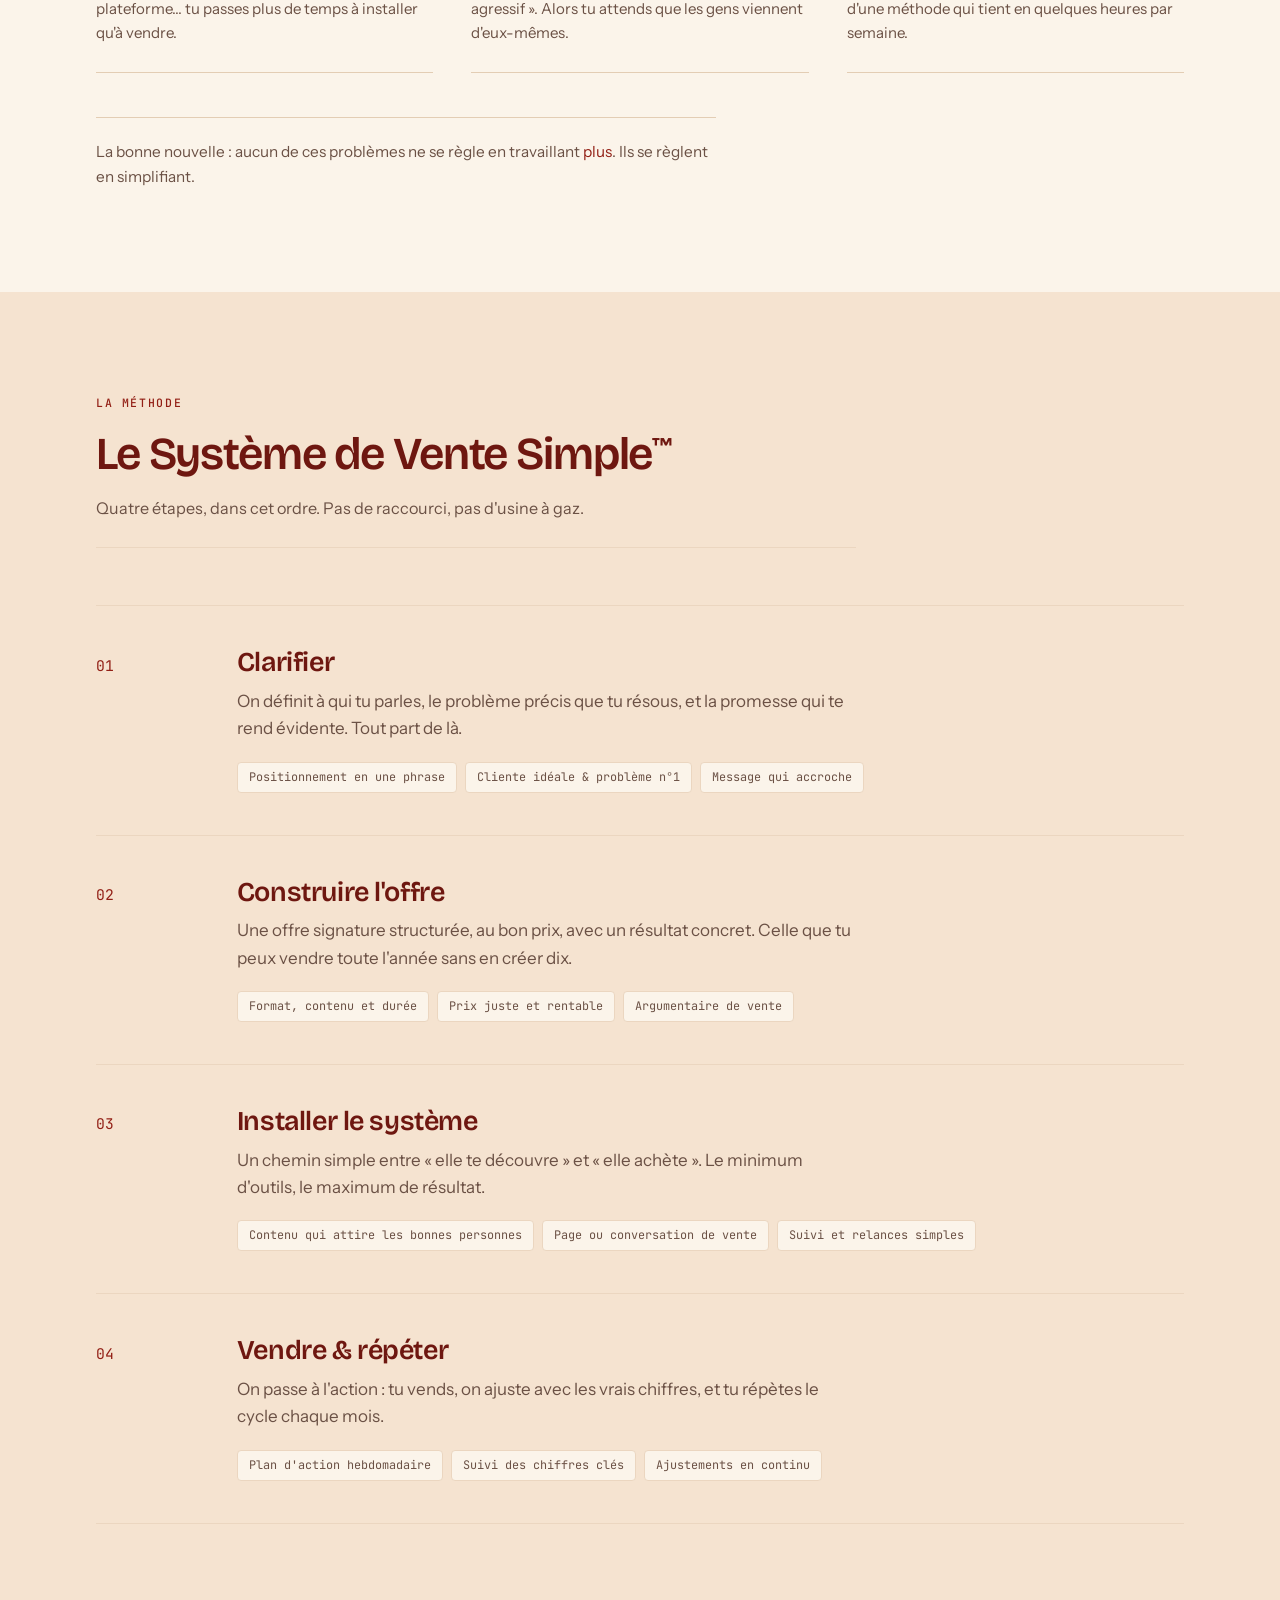
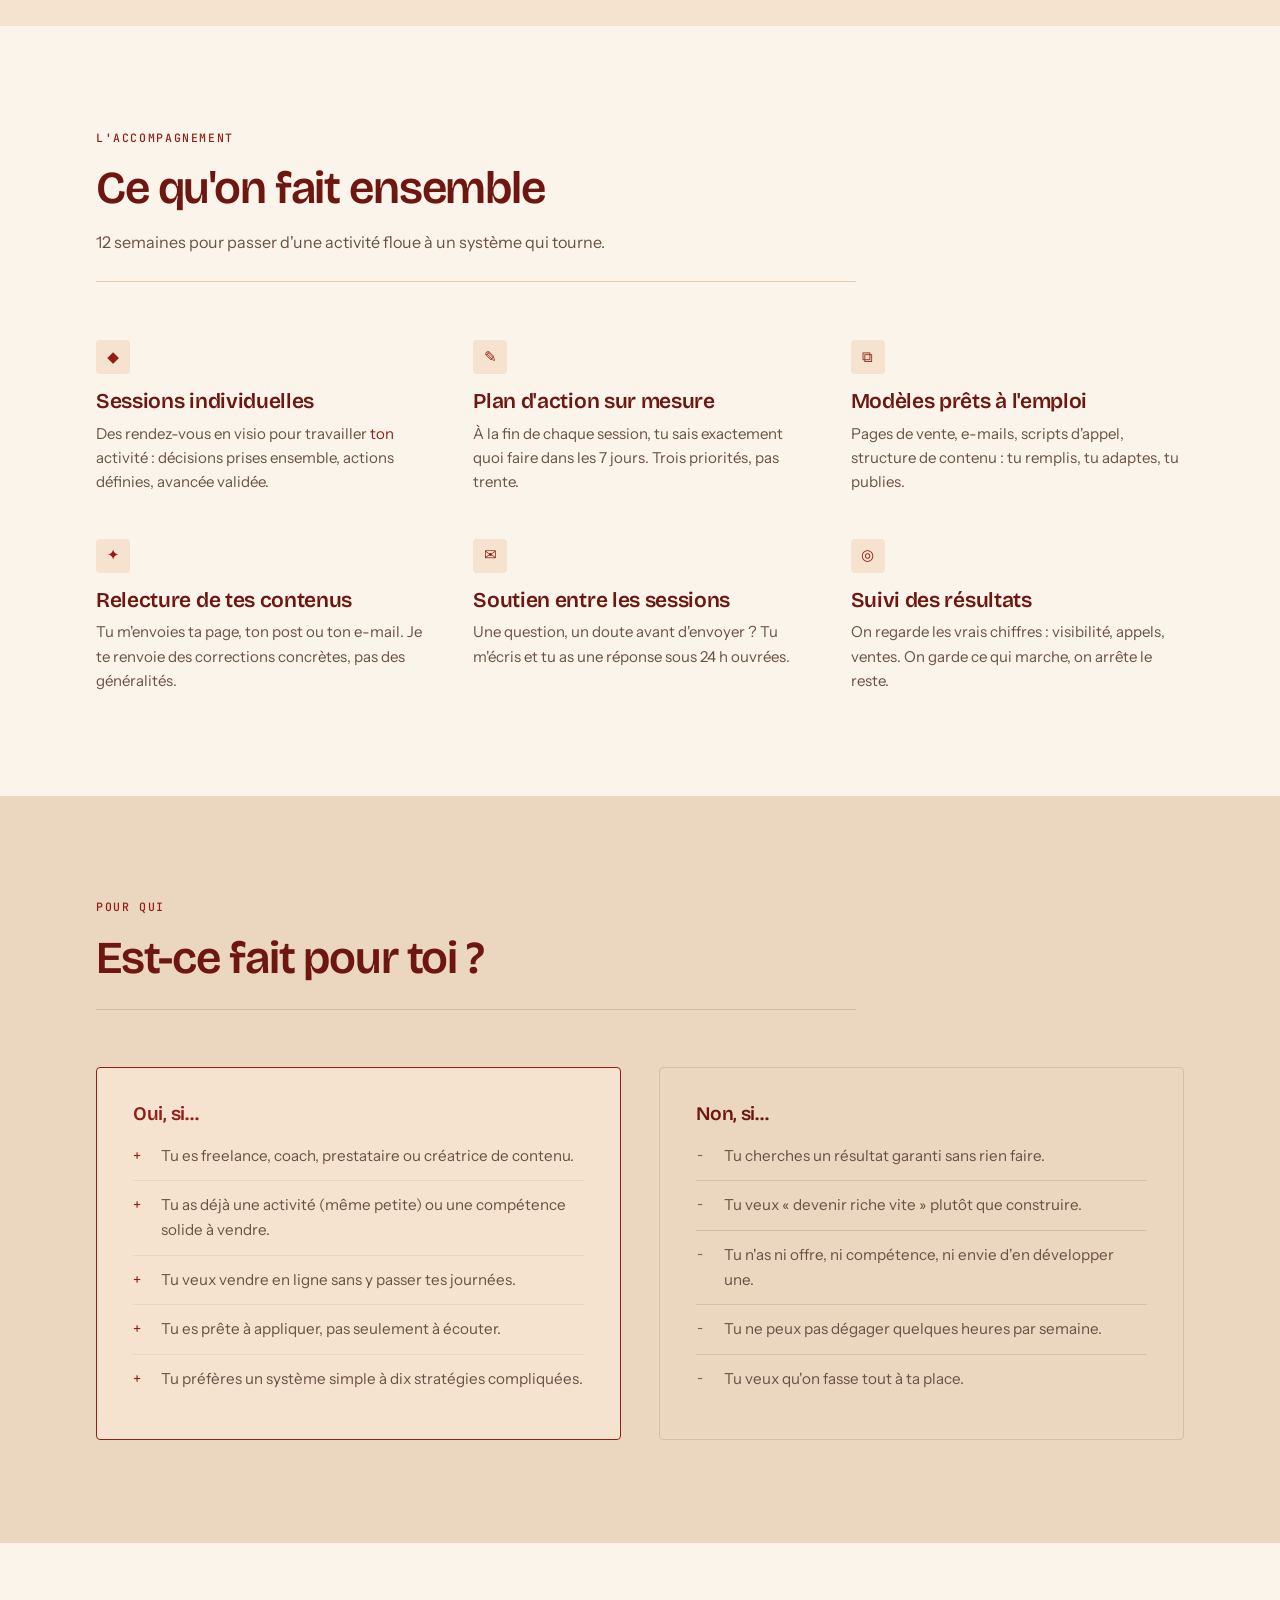
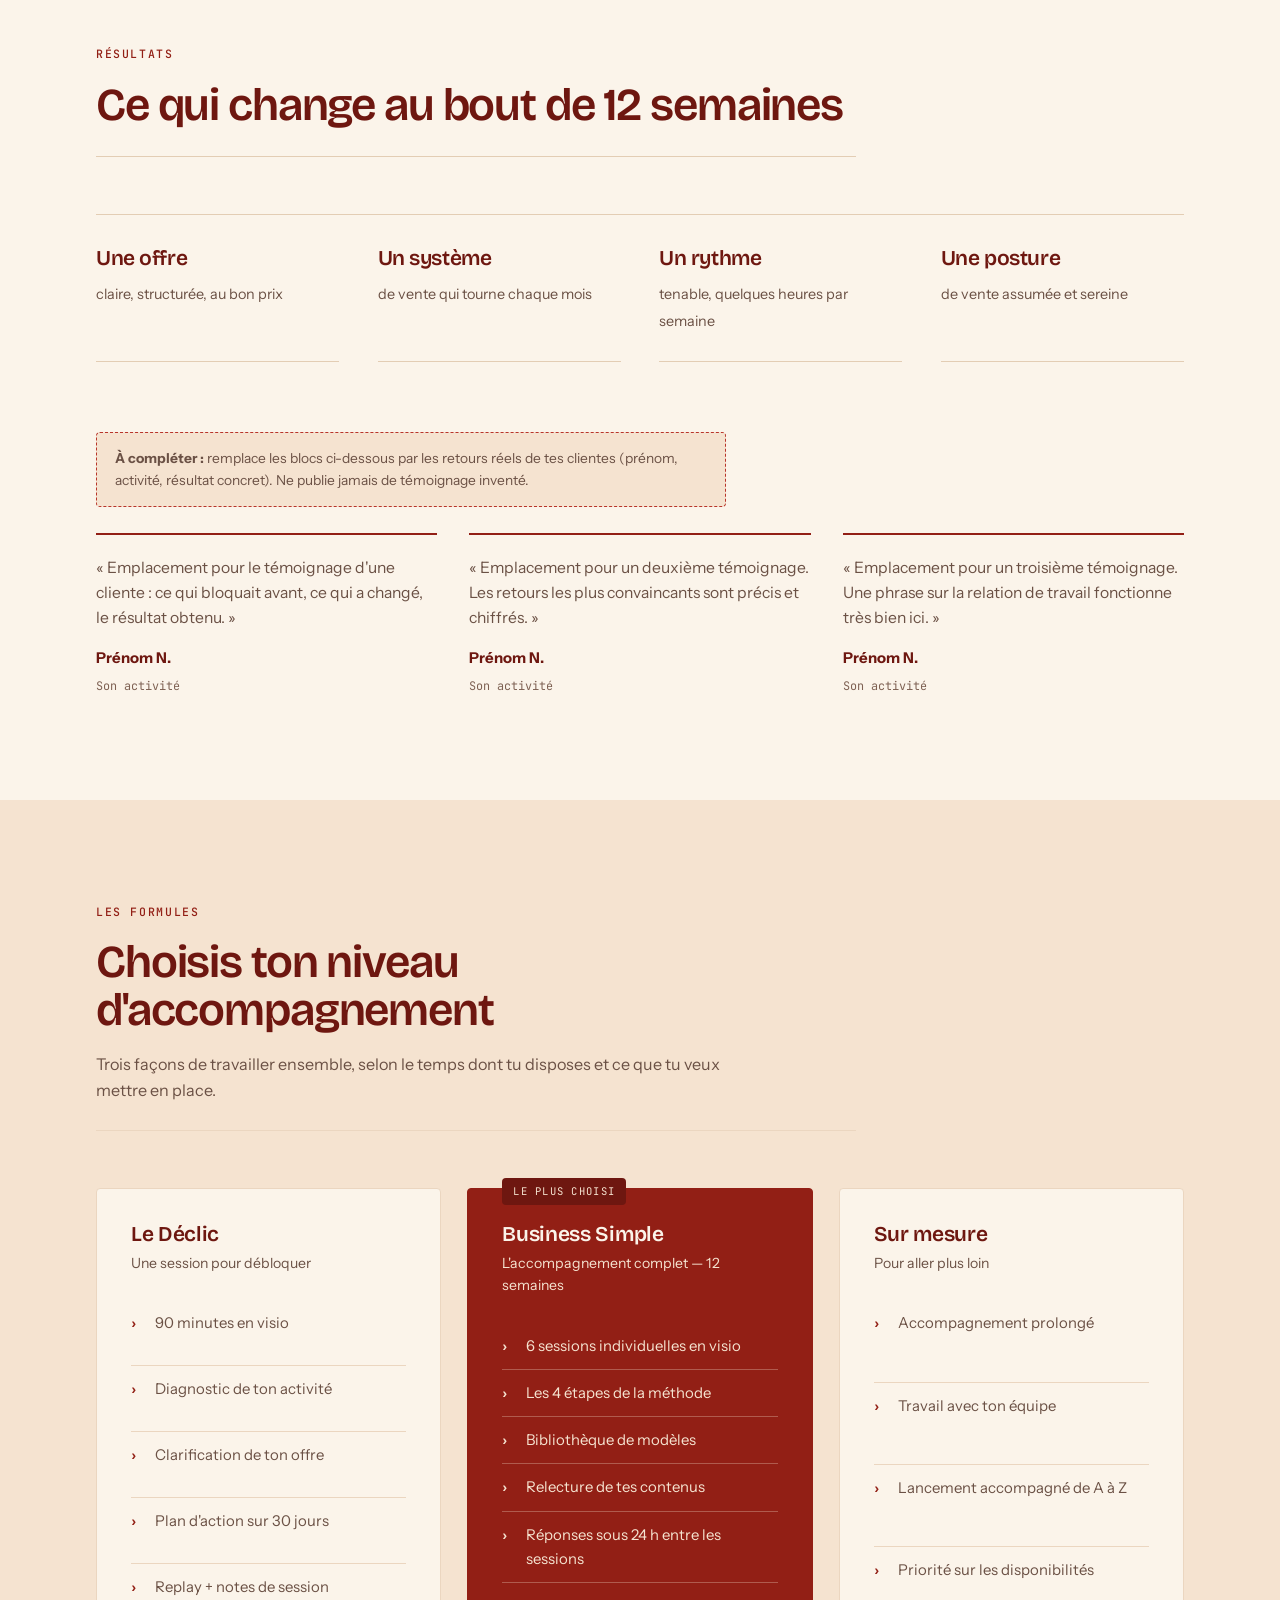
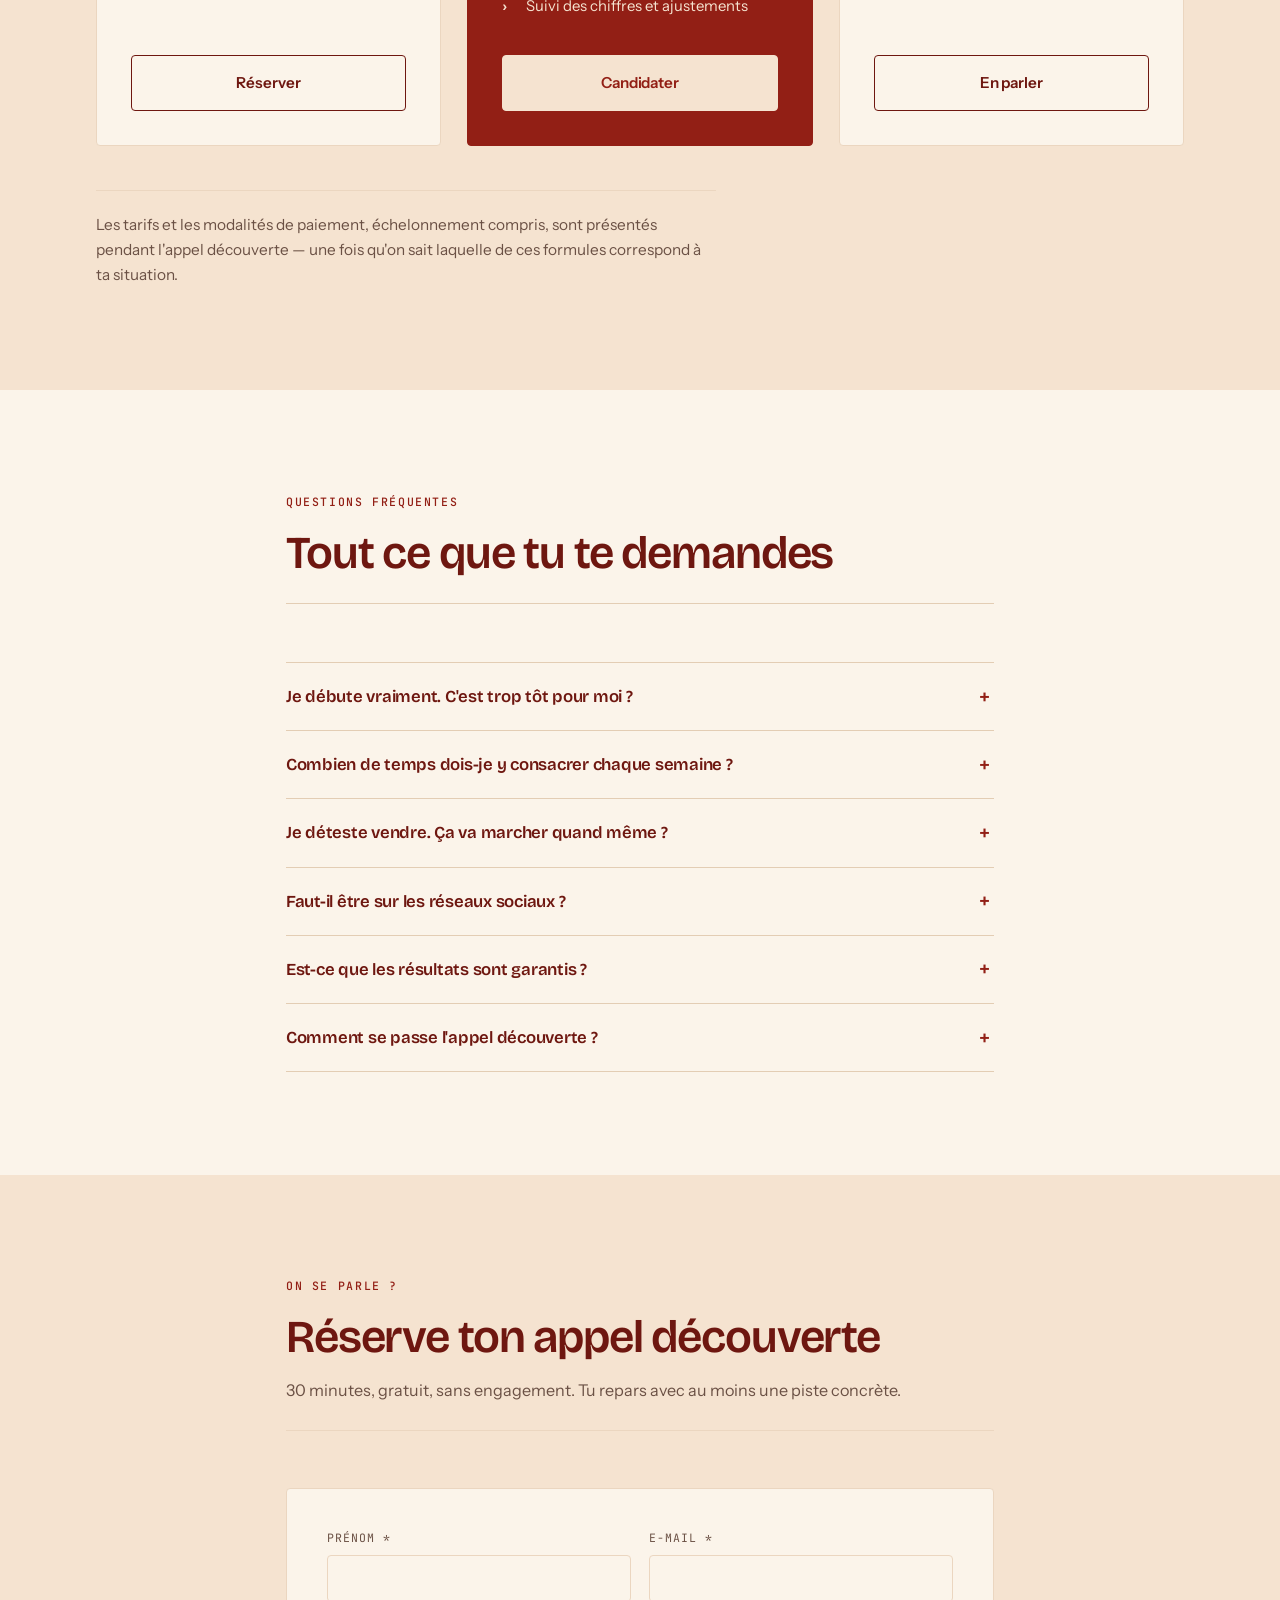
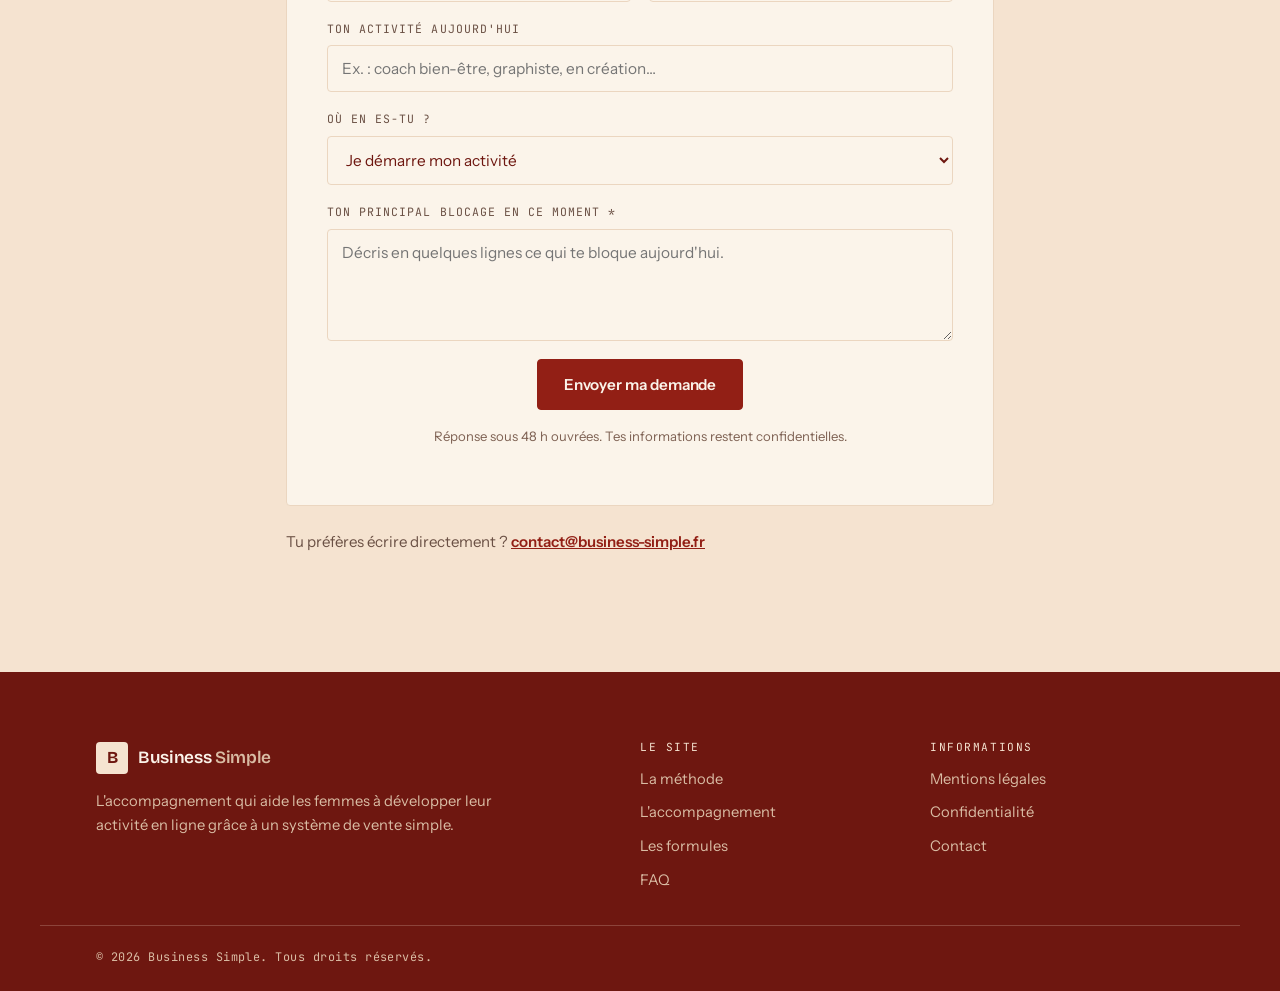
==== commit 58548f18: "Retire les tarifs de la section Formules Les trois formules ne portent plus de prix : ils sont annon" ====
--- a/index.html
+++ b/index.html
@@ -320,14 +320,13 @@
       <div class="section-head">
         <p class="eyebrow">Les formules</p>
         <h2>Choisis ton niveau d'accompagnement</h2>
-        <p class="section-sub">Les tarifs ci-dessous sont des exemples — adapte-les à ton offre réelle.</p>
+        <p class="section-sub">Trois façons de travailler ensemble, selon le temps dont tu disposes et ce que tu veux mettre en place.</p>
       </div>
 
       <div class="plans">
         <article class="plan">
           <h3>Le Déclic</h3>
           <p class="plan-tag">Une session pour débloquer</p>
-          <p class="price"><span>À partir de</span>150&nbsp;€</p>
           <ul>
             <li>90 minutes en visio</li>
             <li>Diagnostic de ton activité</li>
@@ -342,7 +341,6 @@
           <span class="badge">Le plus choisi</span>
           <h3>Business Simple</h3>
           <p class="plan-tag">L'accompagnement complet — 12 semaines</p>
-          <p class="price"><span>À partir de</span>1&nbsp;200&nbsp;€</p>
           <ul>
             <li>6 sessions individuelles en visio</li>
             <li>Les 4 étapes de la méthode</li>
@@ -357,7 +355,6 @@
         <article class="plan">
           <h3>Sur mesure</h3>
           <p class="plan-tag">Pour aller plus loin</p>
-          <p class="price"><span></span>Sur devis</p>
           <ul>
             <li>Accompagnement prolongé</li>
             <li>Travail avec ton équipe</li>
@@ -368,7 +365,7 @@
         </article>
       </div>
 
-      <p class="section-note">Paiement en plusieurs fois possible. On en discute pendant l'appel découverte.</p>
+      <p class="section-note">Les tarifs et les modalités de paiement, échelonnement compris, sont présentés pendant l'appel découverte — une fois qu'on sait laquelle de ces formules correspond à ta situation.</p>
     </div>
   </section>
 
--- a/css/styles.css
+++ b/css/styles.css
@@ -289,10 +289,7 @@
   padding:clamp(26px,3vw,34px); display:flex; flex-direction:column; position:relative;
 }
 .plan--featured{ background:var(--rouge); border-color:var(--rouge); color:var(--papier); }
-.plan--featured .plan-tag,
-.plan--featured .price span,
-.plan--featured li{ color:var(--creme); }
-.plan--featured li::before{ color:var(--creme); }
+.plan--featured .plan-tag{ color:var(--creme); }
 .badge{
   position:absolute; top:-11px; left:clamp(26px,3vw,34px);
   background:var(--bordeaux); color:var(--creme);
@@ -300,23 +297,18 @@
   padding:5px 11px; border-radius:var(--r); white-space:nowrap;
 }
 .plan h3{ margin-bottom:.3em; }
-.plan-tag{ font-size:.88rem; color:var(--encre-mid); margin-bottom:22px; }
-.price{
-  font-family:var(--display); font-weight:600; font-size:2.35rem; line-height:1;
-  letter-spacing:-.03em; font-variant-numeric:tabular-nums; margin:0 0 24px;
-}
-.price span{
-  display:block; font-family:var(--mono); font-size:.68rem; font-weight:400;
-  letter-spacing:.12em; text-transform:uppercase; color:var(--encre-soft); margin-bottom:9px; min-height:1em;
-}
+.plan-tag{ font-size:.88rem; color:var(--encre-mid); margin-bottom:26px; }
 .plan ul{ list-style:none; margin:0 0 26px; padding:0; display:grid; gap:0; flex:1; }
 .plan li{
   position:relative; padding:11px 0 11px 24px; font-size:.93rem; color:var(--encre-mid);
   border-top:1px solid var(--sable);
 }
-.plan--featured li{ border-top-color:rgba(245,227,208,.3); }
 .plan li:first-child{ border-top:0; }
 .plan li::before{ content:"›"; position:absolute; left:0; color:var(--rouge); font-weight:600; }
+/* Formule phare : declare apres les regles generiques ci-dessus, et avec une
+   specificite superieure, sinon le texte reste brun sur fond rouge. */
+.plan.plan--featured li{ color:var(--creme); border-top-color:rgba(245,227,208,.3); }
+.plan.plan--featured li::before{ color:var(--creme); }
 .plan .btn{ width:100%; }
 .plan--featured .btn{ background:var(--creme); color:var(--rouge); border-color:var(--creme); }
 .plan--featured .btn:hover{ background:var(--bordeaux); border-color:var(--bordeaux); color:var(--creme); }
